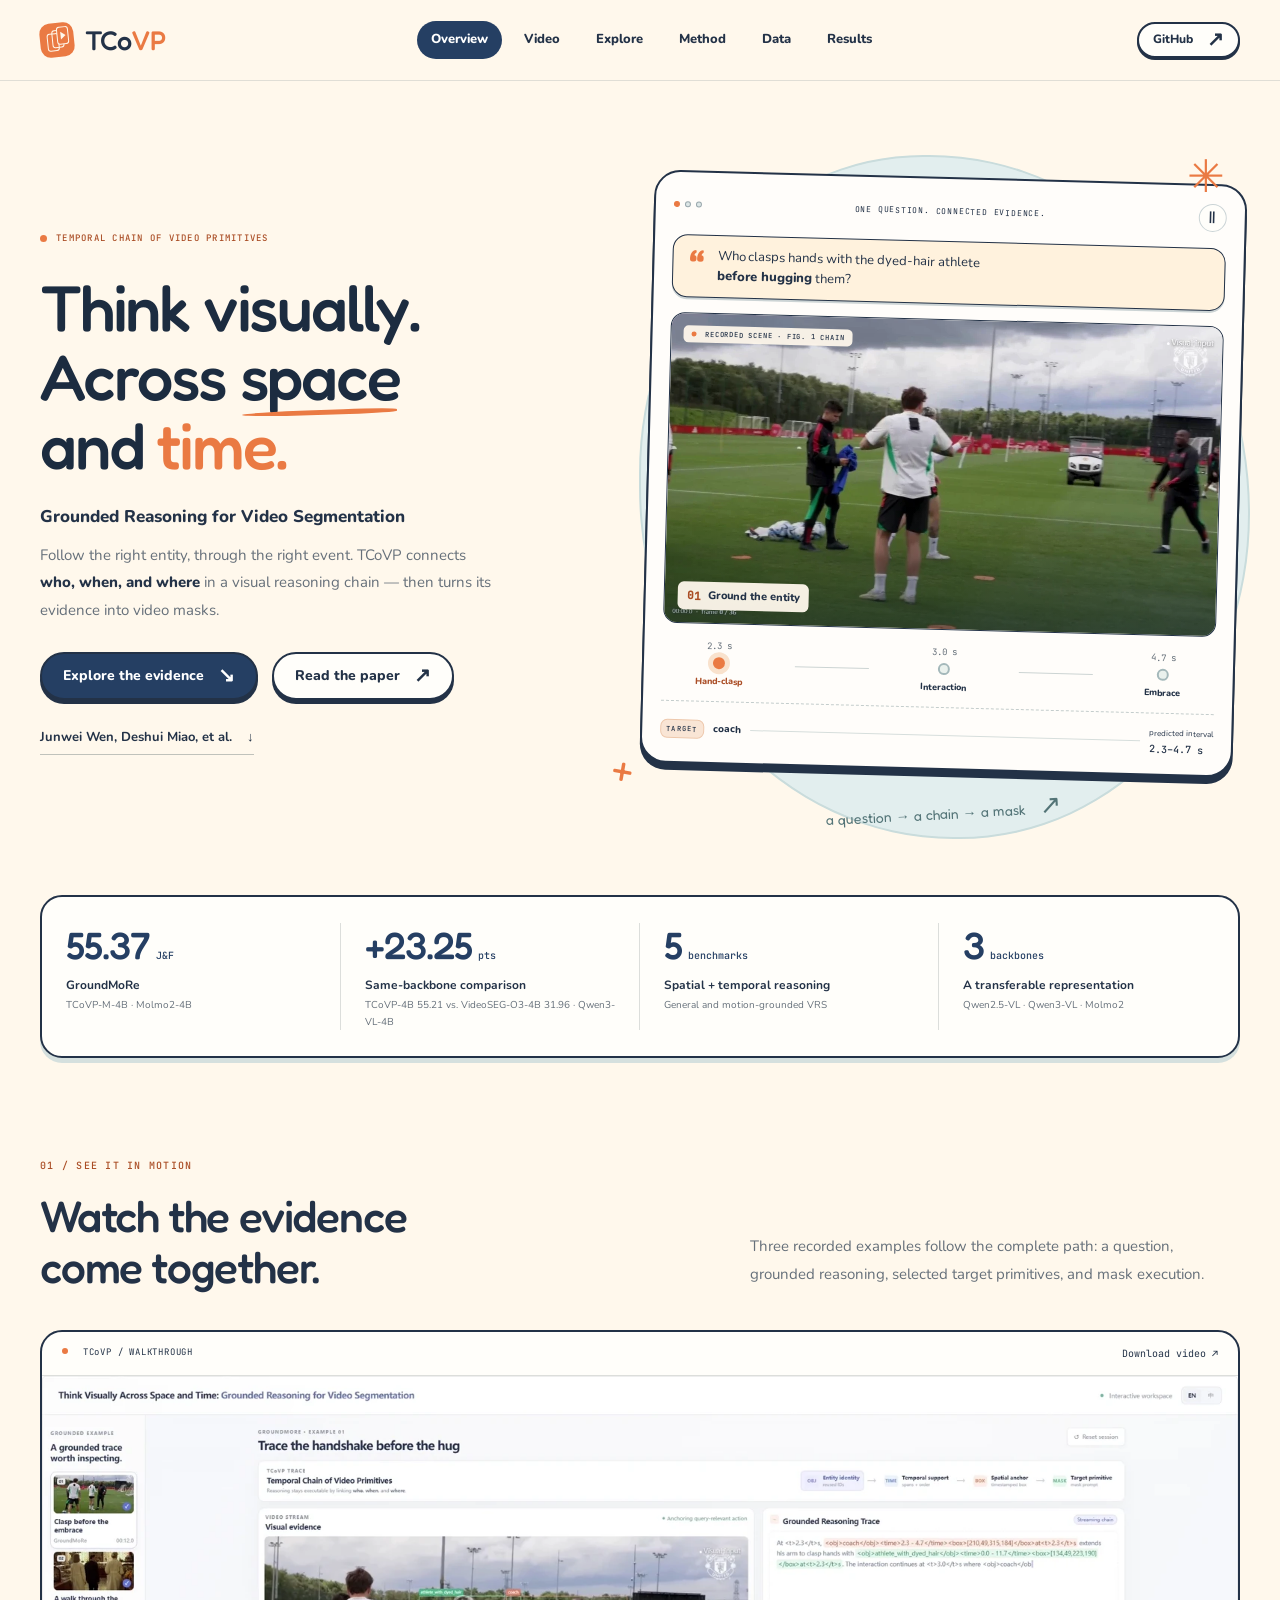
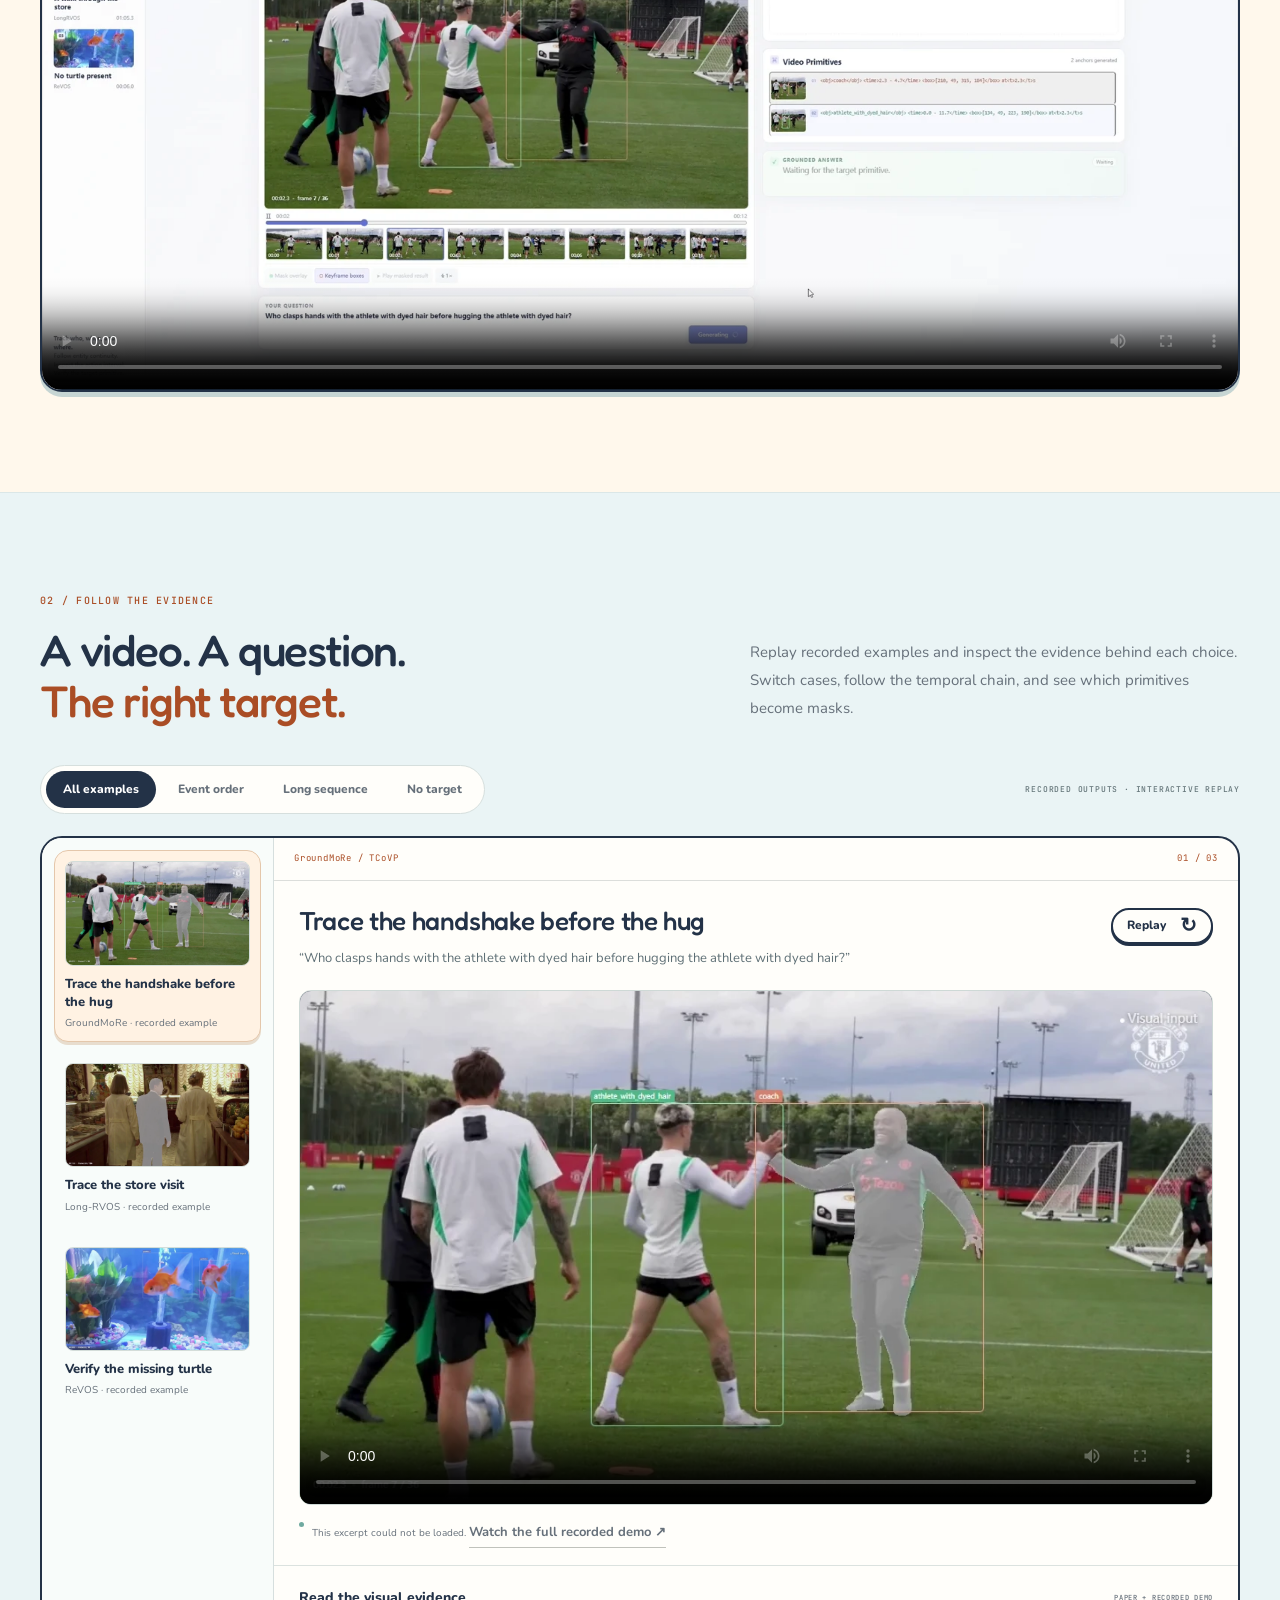
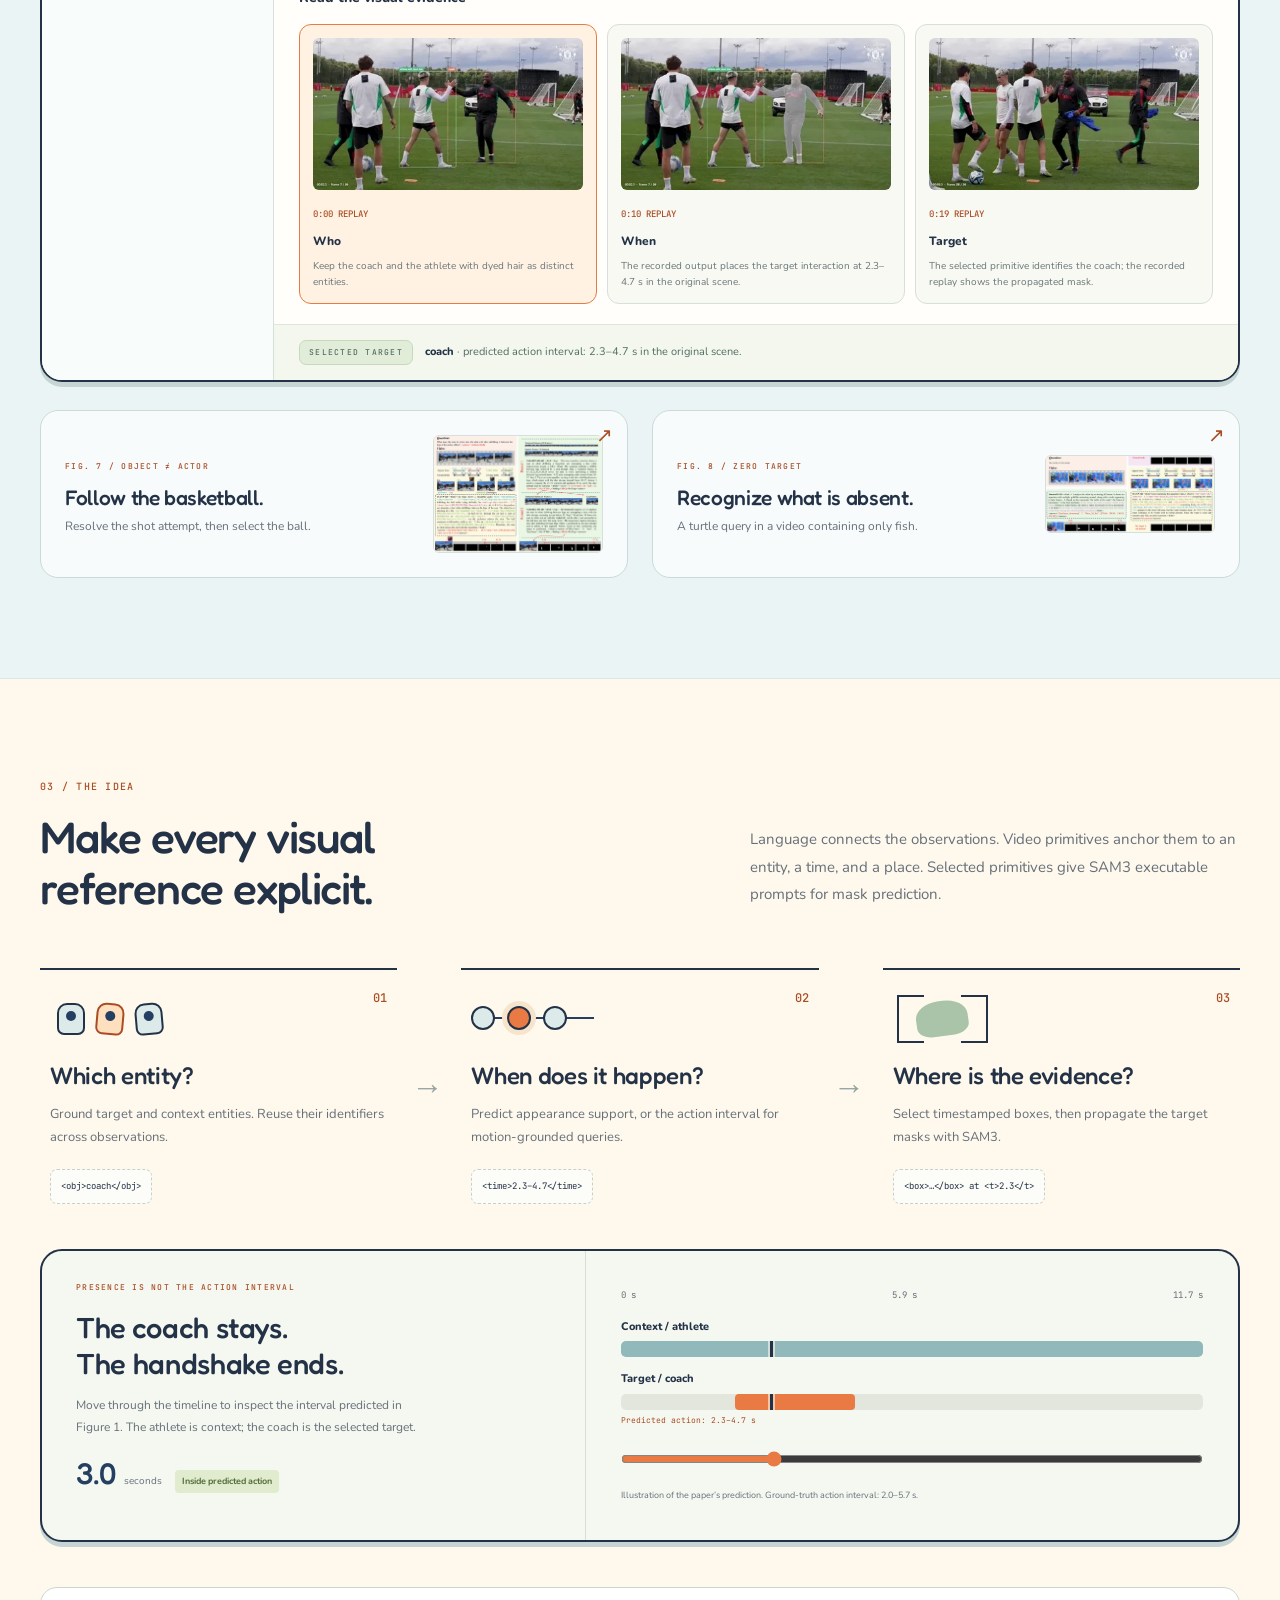
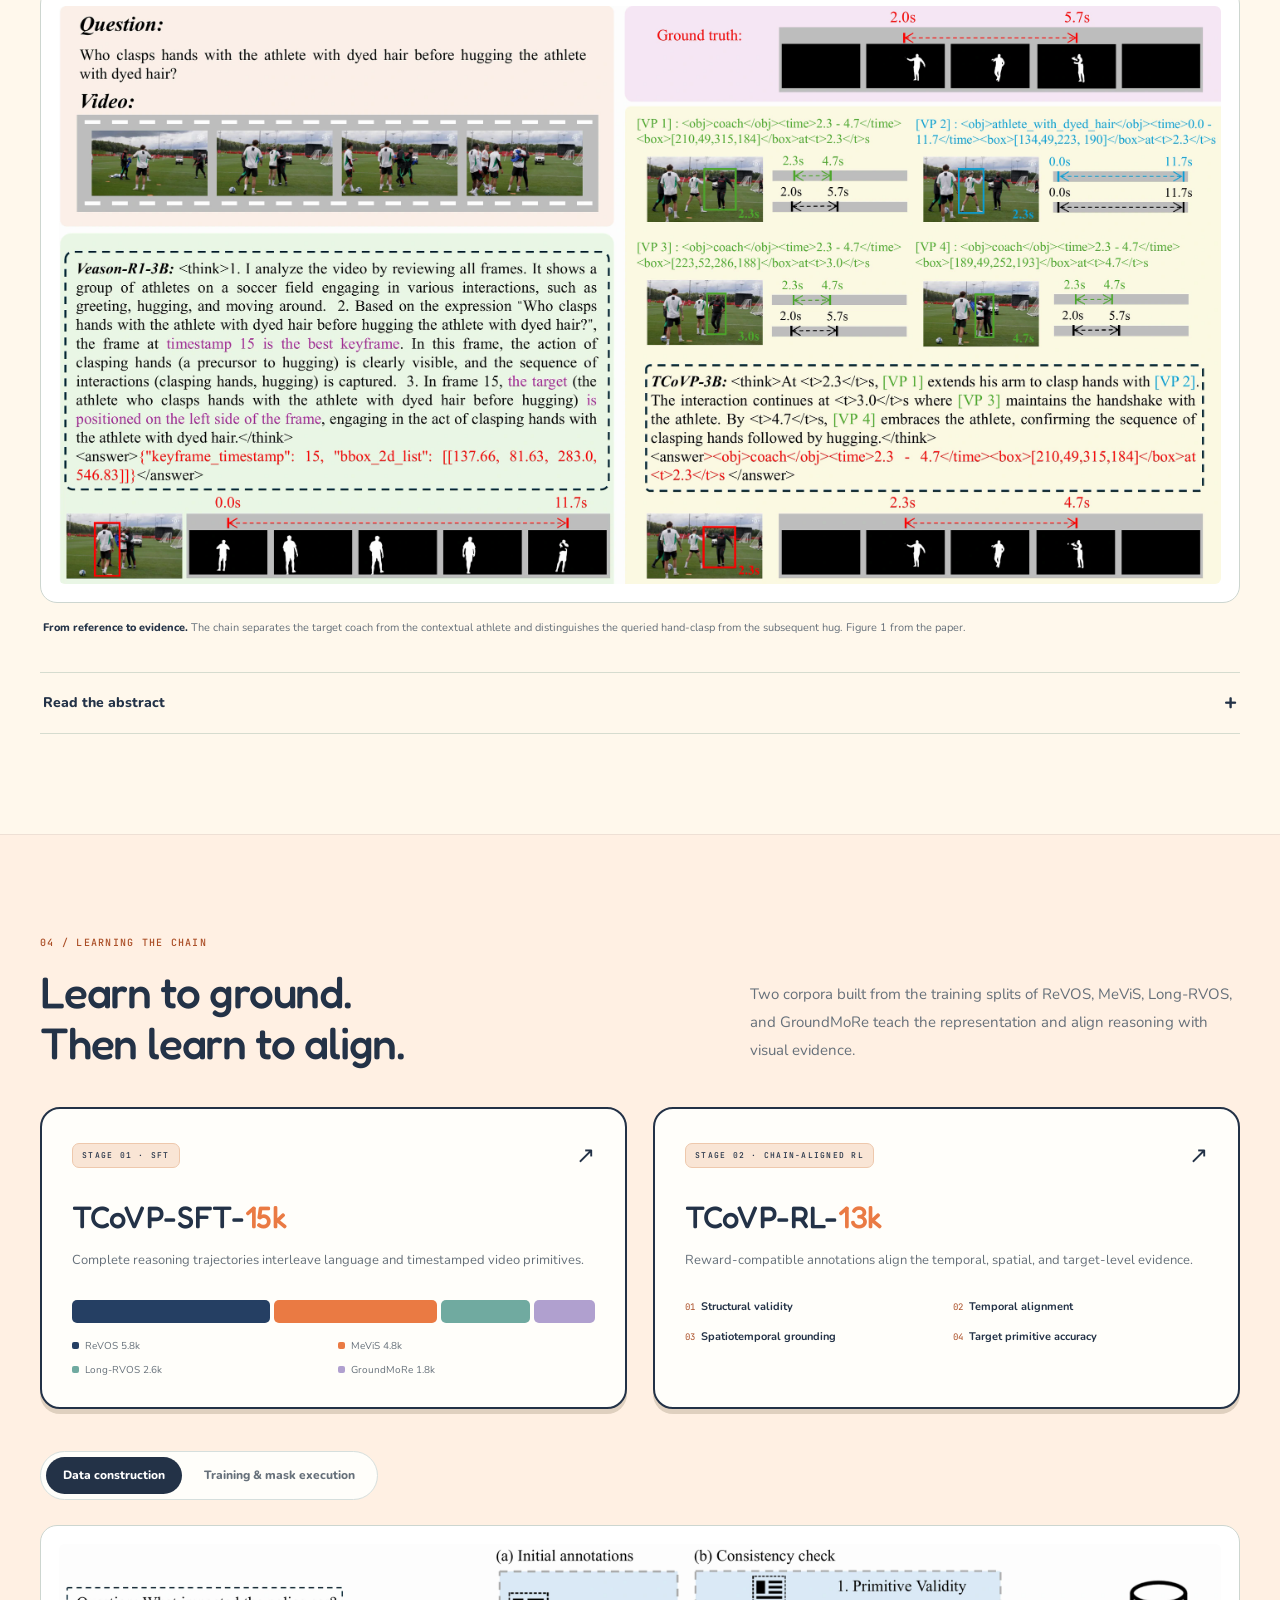
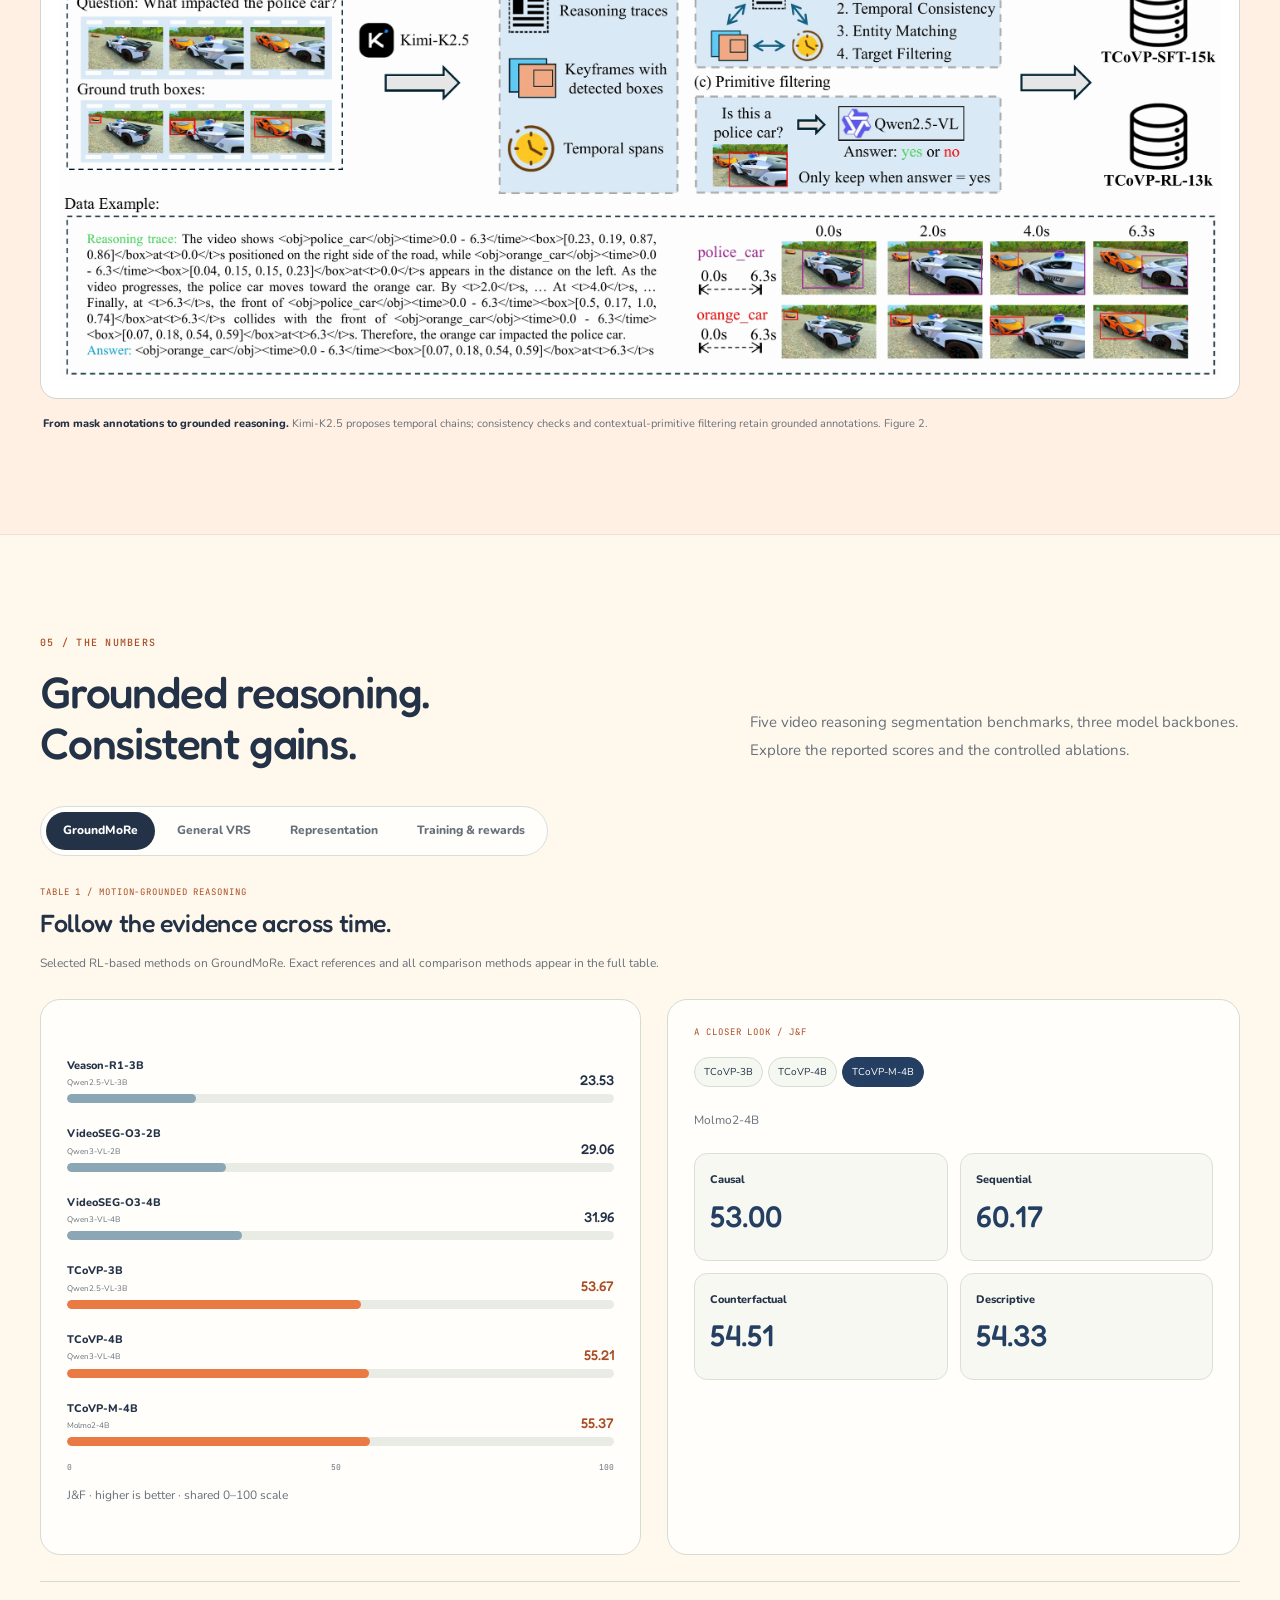
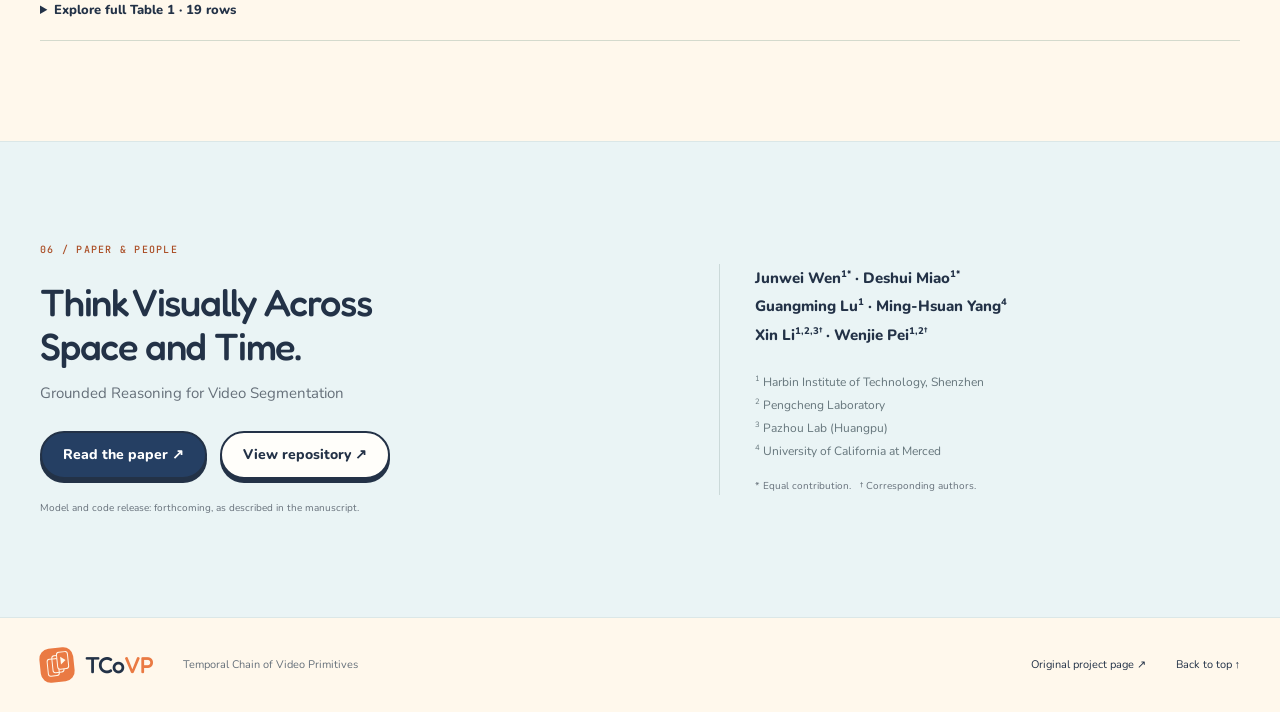
==== docs/next/index.html @ d6b5ee52 "Add dynamic TCoVP showcase alongside original project page" ====
<!doctype html>
<html lang="en">
<head>
  <meta charset="utf-8">
  <meta name="viewport" content="width=device-width,initial-scale=1">
  <meta name="theme-color" content="#fff8ec">
  <meta name="description" content="TCoVP: Think Visually Across Space and Time. Explore grounded reasoning, timestamped video primitives, and video segmentation through recorded examples.">
  <meta property="og:title" content="TCoVP — Think Visually Across Space and Time">
  <meta property="og:description" content="Grounded Reasoning for Video Segmentation. Which entity, when, and where — connected in one temporal chain.">
  <meta property="og:type" content="website">
  <title>TCoVP — Think Visually Across Space and Time</title>
  <link rel="icon" href="assets/favicon.svg" type="image/svg+xml">
  <link rel="stylesheet" href="assets/fonts/fonts.css">
  <link rel="stylesheet" href="style.css">
  <script src="app.js" defer></script>
  <script src="results.js" defer></script>
</head>
<body>
  <a class="skip-link" href="#main">Skip to content</a>
  <header class="site-header">
    <nav class="nav-shell" aria-label="Main navigation">
      <a class="brand" href="#overview" aria-label="TCoVP home"><span class="brand-mark" aria-hidden="true"><i></i><i></i><i></i></span>TCo<span>VP</span></a>
      <button class="menu-toggle" aria-label="Open navigation" aria-expanded="false" aria-controls="nav-links"><span></span><span></span></button>
      <div class="nav-links" id="nav-links"><a href="#overview" aria-current="location">Overview</a><a href="#video">Video</a><a href="#samples">Explore</a><a href="#method">Method</a><a href="#data">Data</a><a href="#results">Results</a></div>
      <a class="pill small nav-code" href="https://github.com/Victor-wjw/TCoVP" target="_blank" rel="noopener noreferrer">GitHub <span aria-hidden="true">↗</span></a>
    </nav>
    <div class="reading-progress" aria-hidden="true"></div>
  </header>
  <main id="main">
    <section class="hero shell" id="overview">
      <div class="hero-copy">
        <p class="eyebrow"><span class="status-dot" aria-hidden="true"></span> TEMPORAL CHAIN OF VIDEO PRIMITIVES</p>
        <h1>Think visually.<br>Across <span class="word-space">space</span><br>and <span class="word-time">time.</span></h1>
        <p class="hero-subtitle">Grounded Reasoning for Video Segmentation</p>
        <p class="hero-description">Follow the right entity, through the right event. TCoVP connects <strong>who, when, and where</strong> in a visual reasoning chain — then turns its evidence into video masks.</p>
        <div class="hero-actions"><a class="pill primary" href="#samples">Explore the evidence <span aria-hidden="true">↘</span></a><a class="pill" href="assets/TCoVP_arXiv.pdf" target="_blank" rel="noopener">Read the paper <span aria-hidden="true">↗</span></a></div>
        <a class="text-link" href="#authors">Junwei Wen, Deshui Miao, et al. <span aria-hidden="true">↓</span></a>
      </div>
      <div class="hero-art" aria-label="Animated illustration of a temporal video primitive chain">
        <div class="art-orbit" aria-hidden="true"></div><span class="spark spark-one" aria-hidden="true">✳</span><span class="spark spark-two" aria-hidden="true">+</span>
        <div class="hero-window">
          <div class="window-top"><span><i></i><i></i><i></i></span><span>ONE QUESTION. CONNECTED EVIDENCE.</span><button id="hero-motion" class="icon-button" aria-label="Pause illustration" title="Pause illustration">Ⅱ</button></div>
          <div class="hero-query"><span class="query-symbol" aria-hidden="true">“</span><p>Who clasps hands with the dyed-hair athlete<br><strong>before hugging</strong> them?</p></div>
          <div class="hero-scene">
            <video id="hero-scene-video" src="assets/demo-handshake.mp4" poster="assets/hero-01.webp" muted loop playsinline preload="metadata" aria-label="Recorded coach and athlete example; illustration of the Figure 1 chain"></video>

            <span class="scene-label"><i></i> RECORDED SCENE · FIG. 1 CHAIN</span>
            <div class="hero-step-badge"><span id="hero-step-number">01</span><span id="hero-step-label">Ground the entity</span></div>
          </div>
          <div class="chain-strip" aria-label="Chronological observations from Figure 1">
            <div class="chain-node is-active" data-hero-node="0"><span>2.3 s</span><i></i><strong>Hand-clasp</strong></div><span class="chain-connector" aria-hidden="true"></span>
            <div class="chain-node" data-hero-node="1"><span>3.0 s</span><i></i><strong>Interaction</strong></div><span class="chain-connector" aria-hidden="true"></span>
            <div class="chain-node" data-hero-node="2"><span>4.7 s</span><i></i><strong>Embrace</strong></div>
          </div>
          <div class="hero-answer"><span class="tag">TARGET</span><strong>coach</strong><span class="answer-line" aria-hidden="true"></span><span>predicted interval <b>2.3–4.7 s</b></span></div>
        </div>
        <div class="art-caption">a question → a chain → a mask <span aria-hidden="true">↗</span></div>
      </div>
    </section>

    <div class="shell stat-strip" aria-label="Paper at a glance">
      <div><strong>55.37<span> J&amp;F</span></strong><b>GroundMoRe</b><small>TCoVP-M-4B · Molmo2-4B</small></div>
      <div><strong>+23.25<span> pts</span></strong><b>Same-backbone comparison</b><small>TCoVP-4B 55.21 vs. VideoSEG-O3-4B 31.96 · Qwen3-VL-4B</small></div>
      <div><strong>5<span> benchmarks</span></strong><b>Spatial + temporal reasoning</b><small>General and motion-grounded VRS</small></div>
      <div><strong>3<span> backbones</span></strong><b>A transferable representation</b><small>Qwen2.5-VL · Qwen3-VL · Molmo2</small></div>
    </div>

    <section class="section shell" id="video">
      <div class="section-heading"><div><p class="eyebrow">01 / SEE IT IN MOTION</p><h2>Watch the evidence<br>come together.</h2></div><p>Three recorded examples follow the complete path: a question, grounded reasoning, selected target primitives, and mask execution.</p></div>
      <div class="overview-video framed"><div class="panel-bar"><span><i class="status-dot"></i> TCoVP / WALKTHROUGH</span><a href="../assets/video_demo_with_cover.mp4" download>Download video ↗</a></div><video id="overview-video" controls playsinline preload="metadata" poster="assets/demo-overview.webp" aria-label="TCoVP recorded demonstration"><source src="../assets/video_demo_with_cover.mp4" type="video/mp4">Your browser does not support embedded video. <a href="../assets/video_demo_with_cover.mp4">Download the demo.</a></video></div>
    </section>

    <section class="section tint-blue" id="samples">
      <div class="shell">
        <div class="section-heading"><div><p class="eyebrow">02 / FOLLOW THE EVIDENCE</p><h2>A video. A question.<br><span class="accent">The right target.</span></h2></div><p>Replay recorded examples and inspect the evidence behind each choice. Switch cases, follow the temporal chain, and see which primitives become masks.</p></div>
        <div class="sample-toolbar"><div class="segmented" aria-label="Filter examples"><button class="is-active" data-sample-filter="all" aria-pressed="true">All examples</button><button data-sample-filter="temporal" aria-pressed="false">Event order</button><button data-sample-filter="sequence" aria-pressed="false">Long sequence</button><button data-sample-filter="absent" aria-pressed="false">No target</button></div><span class="mono sample-note">RECORDED OUTPUTS · INTERACTIVE REPLAY</span></div>
        <div class="sample-explorer framed">
          <div class="sample-list" id="sample-list" aria-label="Choose a recorded example"></div>
          <article class="sample-player" id="sample-player" aria-labelledby="sample-title">
            <div class="panel-bar"><span id="sample-dataset">GROUNDED VIDEO REASONING</span><span id="sample-index">01 / 03</span></div>
            <div class="sample-intro"><div><h3 id="sample-title">Trace the handshake before the hug</h3><p id="sample-query">Who clasps hands with the athlete with dyed hair before hugging the athlete with dyed hair?</p></div><button class="pill small" id="sample-replay">Replay <span aria-hidden="true">↻</span></button></div>
            <div class="sample-stage"><video id="sample-video" controls playsinline preload="metadata" aria-label="Selected recorded example"></video><div class="sample-empty" hidden><span>∅</span><p>No matching target.<br><strong>An empty mask is an answer, too.</strong></p></div></div>
            <div class="sample-caption"><span class="live-dot" aria-hidden="true"></span><p id="sample-caption">Replay of a recorded example; no live model inference.</p></div>
            <div class="evidence-panel"><div class="evidence-heading"><h4>Read the visual evidence</h4><span class="mono" id="evidence-source">PAPER + RECORDED DEMO</span></div><div id="evidence-steps" class="evidence-steps"></div></div>
            <div class="sample-conclusion" id="sample-conclusion"></div>
          </article>
        </div>
        <noscript><p>Interactive samples require JavaScript. The full recorded demonstration above and all paper figures below remain available.</p></noscript>
        <div class="paper-examples"><a class="example-link" href="../assets/example-basketball.png" data-lightbox><div><span class="mono">FIG. 7 / OBJECT ≠ ACTOR</span><h3>Follow the basketball.</h3><p>Resolve the shot attempt, then select the ball.</p></div><img src="../assets/example-basketball.png" alt="Paper Figure 7: target basketball and predicted shot interval" loading="lazy"><span class="open-icon" aria-hidden="true">↗</span></a><a class="example-link" href="../assets/example-zero-target.png" data-lightbox><div><span class="mono">FIG. 8 / ZERO TARGET</span><h3>Recognize what is absent.</h3><p>A turtle query in a video containing only fish.</p></div><img src="../assets/example-zero-target.png" alt="Paper Figure 8: no turtle is present; TCoVP returns an empty target set" loading="lazy"><span class="open-icon" aria-hidden="true">↗</span></a></div>
      </div>
    </section>

    <section class="section shell" id="method">
      <div class="section-heading"><div><p class="eyebrow">03 / THE IDEA</p><h2>Make every visual<br>reference explicit.</h2></div><p>Language connects the observations. Video primitives anchor them to an entity, a time, and a place. Selected primitives give SAM3 executable prompts for mask prediction.</p></div>
      <div class="method-rail" aria-label="Three stages of the TCoVP method"><article><span class="step-number">01</span><div class="method-icon entity-icon" aria-hidden="true"><i></i><i></i><i></i></div><h3>Which entity?</h3><p>Ground target and context entities. Reuse their identifiers across observations.</p><span class="code-tag">&lt;obj&gt;coach&lt;/obj&gt;</span></article><span class="rail-arrow" aria-hidden="true">→</span><article><span class="step-number">02</span><div class="method-icon time-icon" aria-hidden="true"><i></i><i></i><i></i></div><h3>When does it happen?</h3><p>Predict appearance support, or the action interval for motion-grounded queries.</p><span class="code-tag">&lt;time&gt;2.3–4.7&lt;/time&gt;</span></article><span class="rail-arrow" aria-hidden="true">→</span><article><span class="step-number">03</span><div class="method-icon box-icon" aria-hidden="true"><i></i></div><h3>Where is the evidence?</h3><p>Select timestamped boxes, then propagate the target masks with SAM3.</p><span class="code-tag">&lt;box&gt;…&lt;/box&gt; at &lt;t&gt;2.3&lt;/t&gt;</span></article></div>
      <div class="interval-lab framed"><div class="interval-copy"><p class="eyebrow">PRESENCE IS NOT THE ACTION INTERVAL</p><h3>The coach stays.<br>The handshake ends.</h3><p>Move through the timeline to inspect the interval predicted in Figure 1. The athlete is context; the coach is the selected target.</p><div class="time-readout"><span id="interval-time">3.0</span><small>seconds</small><b id="interval-state">Inside predicted action</b></div></div><div class="interval-controls"><div class="time-axis"><span>0 s</span><span>5.9 s</span><span>11.7 s</span></div><div class="interval-track"><span>Context / athlete</span><div class="track full"><i></i></div></div><div class="interval-track"><span>Target / coach</span><div class="track"><i class="predicted-range"></i></div><small>Predicted action: 2.3–4.7 s</small></div><label for="interval-scrubber" class="sr-only">Inspect the predicted action interval in seconds</label><input id="interval-scrubber" type="range" min="0" max="11.7" step="0.1" value="3"><p class="interval-footnote">Illustration of the paper’s prediction. Ground-truth action interval: 2.0–5.7 s.</p></div></div>
      <figure class="paper-figure"><a class="figure-frame" href="../assets/reasoning.png" data-lightbox><img src="../assets/reasoning.png" alt="Figure 1: TCoVP grounds coach and athlete observations and identifies the hand-clasp interval before the hug" loading="lazy" width="2800" height="1391"><span class="expand-figure">Expand figure ↗</span></a><figcaption><strong>From reference to evidence.</strong> The chain separates the target coach from the contextual athlete and distinguishes the queried hand-clasp from the subsequent hug. Figure 1 from the paper.</figcaption></figure>
      <details class="abstract-details"><summary>Read the abstract <span aria-hidden="true">+</span></summary><div class="abstract-body"><p>Video Reasoning Segmentation (VRS) requires a model to identify an implicitly described target and predict its pixel-level mask trajectory, while resolving the spatial relations and temporal events that determine the answer. Text-only Chain-of-Thought (CoT) can explain a target choice without making the underlying visual references explicit, leaving a <strong>video reference gap</strong> between linguistic inference and the evidence distributed across frames.</p><p>We introduce <strong>Temporal Chain of Video Primitives (TCoVP)</strong>, a spatiotemporally grounded form of Video CoT that organizes query-relevant observations into a chronological reasoning chain. Each primitive associates an entity reference with temporal support and timestamped spatial evidence, and the chain interleaves these references with language to guide reasoning about which entity is relevant, when the queried event holds, and where its evidence appears. The selected target primitives then provide box prompts and temporal support for video mask prediction.</p><p>We construct <strong>TCoVP-SFT-15k</strong> and <strong>TCoVP-RL-13k</strong> to learn this representation through supervised fine-tuning and chain-aligned reinforcement learning. Extensive experiments across five VRS benchmarks and three model backbones demonstrate the strong performance of TCoVP, highlighting the effectiveness of organizing spatial and temporal evidence within the reasoning process. All models and code will be publicly released.</p></div></details>
    </section>

    <section class="section tint-peach" id="data"><div class="shell"><div class="section-heading"><div><p class="eyebrow">04 / LEARNING THE CHAIN</p><h2>Learn to ground.<br>Then learn to align.</h2></div><p>Two corpora built from the training splits of ReVOS, MeViS, Long-RVOS, and GroundMoRe teach the representation and align reasoning with visual evidence.</p></div>
      <div class="training-cards"><article class="training-card"><div class="training-top"><span class="tag">STAGE 01 · SFT</span><span aria-hidden="true">↗</span></div><h3>TCoVP-SFT-<span>15k</span></h3><p>Complete reasoning trajectories interleave language and timestamped video primitives.</p><div class="corpus-bar" aria-label="Approximate SFT composition: ReVOS 5.8k, MeViS 4.8k, Long-RVOS 2.6k, GroundMoRe 1.8k"><i style="--portion:38.67%;--color:var(--navy)"></i><i style="--portion:32%;--color:var(--orange)"></i><i style="--portion:17.33%;--color:var(--teal)"></i><i style="--portion:12%;--color:var(--violet)"></i></div><div class="corpus-legend"><span><i class="navy"></i>ReVOS 5.8k</span><span><i class="orange"></i>MeViS 4.8k</span><span><i class="teal"></i>Long-RVOS 2.6k</span><span><i class="violet"></i>GroundMoRe 1.8k</span></div></article><article class="training-card"><div class="training-top"><span class="tag">STAGE 02 · CHAIN-ALIGNED RL</span><span aria-hidden="true">↗</span></div><h3>TCoVP-RL-<span>13k</span></h3><p>Reward-compatible annotations align the temporal, spatial, and target-level evidence.</p><div class="reward-list"><span><i>01</i>Structural validity</span><span><i>02</i>Temporal alignment</span><span><i>03</i>Spatiotemporal grounding</span><span><i>04</i>Target primitive accuracy</span></div></article></div>
      <div class="data-tabs segmented" role="tablist" aria-label="Training figures"><button role="tab" id="data-tab-construction" aria-controls="data-panel-construction" aria-selected="true" class="is-active" data-figure-tab="construction">Data construction</button><button role="tab" id="data-tab-training" aria-controls="data-panel-training" aria-selected="false" tabindex="-1" data-figure-tab="training">Training &amp; mask execution</button></div>
      <figure class="paper-figure" id="data-panel-construction" role="tabpanel" aria-labelledby="data-tab-construction"><a class="figure-frame" href="../assets/data-pipeline.png" data-lightbox><img src="../assets/data-pipeline.png" alt="Figure 2: Kimi-K2.5 temporal chain annotation, consistency checks, and Qwen2.5-VL filtering" loading="lazy"><span class="expand-figure">Expand figure ↗</span></a><figcaption><strong>From mask annotations to grounded reasoning.</strong> Kimi-K2.5 proposes temporal chains; consistency checks and contextual-primitive filtering retain grounded annotations. Figure 2.</figcaption></figure>
      <figure class="paper-figure" id="data-panel-training" role="tabpanel" aria-labelledby="data-tab-training" hidden><a class="figure-frame" href="../assets/training.png" data-lightbox><img src="../assets/training.png" alt="Figure 3: supervised initialization, four aligned rewards, group-normalized advantages, and SAM3 mask execution" loading="lazy"><span class="expand-figure">Expand figure ↗</span></a><figcaption><strong>Chain-aligned training.</strong> Candidate chains receive four rewards; selected target primitives provide timestamped box prompts and temporal support to SAM3. Figure 3.</figcaption></figure>
    </div></section>

    <section class="section shell" id="results"><div class="section-heading"><div><p class="eyebrow">05 / THE NUMBERS</p><h2>Grounded reasoning.<br>Consistent gains.</h2></div><p>Five video reasoning segmentation benchmarks, three model backbones. Explore the reported scores and the controlled ablations.</p></div><div class="segmented result-tabs" role="tablist" aria-label="Benchmark results"><button class="is-active" data-result-tab="groundmore">GroundMoRe</button><button data-result-tab="general">General VRS</button><button data-result-tab="representation">Representation</button><button data-result-tab="training">Training &amp; rewards</button></div><div id="results-content"><p>Loading the paper’s reported scores…</p></div><noscript><p><a href="../#results">View the complete result tables on the original project page.</a></p></noscript></section>

    <section class="section tint-blue" id="authors"><div class="shell closing-grid"><div><p class="eyebrow">06 / PAPER &amp; PEOPLE</p><h2>Think Visually Across<br>Space and Time.</h2><p class="closing-subtitle">Grounded Reasoning for Video Segmentation</p><div class="closing-actions"><a class="pill primary" href="assets/TCoVP_arXiv.pdf" target="_blank" rel="noopener">Read the paper ↗</a><a class="pill" href="https://github.com/Victor-wjw/TCoVP" target="_blank" rel="noopener noreferrer">View repository ↗</a></div><p class="release-note">Model and code release: forthcoming, as described in the manuscript.</p></div><div class="authors-block"><p class="author-names">Junwei Wen<sup>1*</sup> · Deshui Miao<sup>1*</sup><br>Guangming Lu<sup>1</sup> · Ming-Hsuan Yang<sup>4</sup><br>Xin Li<sup>1,2,3†</sup> · Wenjie Pei<sup>1,2†</sup></p><p><sup>1</sup> Harbin Institute of Technology, Shenzhen<br><sup>2</sup> Pengcheng Laboratory<br><sup>3</sup> Pazhou Lab (Huangpu)<br><sup>4</sup> University of California at Merced</p><p class="author-notes">* Equal contribution. &nbsp; † Corresponding authors.</p></div></div></section>
  </main>
  <footer class="shell footer"><a class="brand" href="#overview"><span class="brand-mark" aria-hidden="true"><i></i><i></i><i></i></span>TCo<span>VP</span></a><p>Temporal Chain of Video Primitives</p><a href="../">Original project page ↗</a><a href="#overview">Back to top ↑</a></footer>
  <dialog class="lightbox" id="figure-dialog" aria-label="Expanded paper figure"><div class="lightbox-toolbar"><span>FIGURE VIEW</span><a id="figure-original" href="#" target="_blank" rel="noopener">Open original ↗</a><button id="figure-close" class="icon-button" aria-label="Close expanded figure">×</button></div><img id="figure-expanded" alt=""></dialog>
</body>
</html>
---- docs/next/assets/fonts/fonts.css ----
@font-face {
  font-family: 'Fredoka';
  font-style: normal;
  font-weight: 400;
  font-stretch: normal;
  font-display: swap;
  src: url(./fredoka-400.ttf) format('truetype');
}
@font-face {
  font-family: 'Fredoka';
  font-style: normal;
  font-weight: 500;
  font-stretch: normal;
  font-display: swap;
  src: url(./fredoka-500.ttf) format('truetype');
}
@font-face {
  font-family: 'Fredoka';
  font-style: normal;
  font-weight: 600;
  font-stretch: normal;
  font-display: swap;
  src: url(./fredoka-600.ttf) format('truetype');
}
@font-face {
  font-family: 'JetBrains Mono';
  font-style: normal;
  font-weight: 400;
  font-display: swap;
  src: url(./jetbrains-mono-400.ttf) format('truetype');
}
@font-face {
  font-family: 'JetBrains Mono';
  font-style: normal;
  font-weight: 500;
  font-display: swap;
  src: url(./jetbrains-mono-500.ttf) format('truetype');
}
@font-face {
  font-family: 'Nunito';
  font-style: normal;
  font-weight: 400;
  font-display: swap;
  src: url(./nunito-400.ttf) format('truetype');
}
@font-face {
  font-family: 'Nunito';
  font-style: normal;
  font-weight: 500;
  font-display: swap;
  src: url(./nunito-500.ttf) format('truetype');
}
@font-face {
  font-family: 'Nunito';
  font-style: normal;
  font-weight: 600;
  font-display: swap;
  src: url(./nunito-600.ttf) format('truetype');
}
@font-face {
  font-family: 'Nunito';
  font-style: normal;
  font-weight: 700;
  font-display: swap;
  src: url(./nunito-700.ttf) format('truetype');
}
@font-face {
  font-family: 'Nunito';
  font-style: normal;
  font-weight: 800;
  font-display: swap;
  src: url(./nunito-800.ttf) format('truetype');
}
---- docs/next/style.css ----
:root {
  --paper:#fff8ec;
  --white:#fffefa;
  --ink:#233247;
  --navy:#253f63;
  --muted:#66707a;
  --orange:#ea7a43;
  --orange-deep:#aa4d25;
  --blue-wash:#eaf4f5;
  --peach:#fff0e3;
  --teal:#70aaa0;
  --violet:#b0a0cf;
  --line:#dcdedb;
  --shadow:0 5px 0 var(--ink);
  --radius:22px;
  --mono:'JetBrains Mono',monospace;
  --display:'Fredoka',Arial,sans-serif;
  --body:'Nunito',Arial,sans-serif
}

* {
  box-sizing:border-box
}

html {
  scroll-behavior:smooth;
  scroll-padding-top:106px
}

body {
  margin:0;
  background:var(--paper);
  color:var(--ink);
  font:16px/1.65 var(--body);
  -webkit-font-smoothing:antialiased
}

body.modal-open {
  overflow:hidden
}

a {
  color:inherit;
  text-decoration:none
}

button,input {
  font:inherit
}

button,a,input {
  touch-action:manipulation;
  -webkit-tap-highlight-color:transparent
}

button {
  cursor:pointer
}

img {
  max-width:100%;
  height:auto;
  display:block
}

video {
  display:block;
  width:100%;
  background:#152232
}

p,h1,h2,h3,h4,figure {
  margin:0
}

button {
  color:inherit
}

a:focus-visible,button:focus-visible,input:focus-visible,summary:focus-visible {
  outline:3px solid var(--orange);
  outline-offset:5px
}

button:disabled {
  cursor:default
}

button:disabled:hover {
  transform:none
}

sup {
  font-size:.64em;
  line-height:0
}

strong {
  font-weight:800
}

::selection {
  background:#ffd6aa;
  color:var(--ink)
}

[hidden] {
  display:none!important
}

.shell {
  width:min(1240px,calc(100% - 80px));
  margin-inline:auto
}

.section {
  padding-block:100px
}

.eyebrow,.mono,.tag {
  font:500 10px/1.65 var(--mono);
  letter-spacing:1.25px
}

.eyebrow {
  color:var(--orange-deep);
  margin-bottom:22px
}

.tag {
  background:#f9e5d5;
  border:1px solid #eec8ac;
  border-radius:7px;
  padding:5px 9px;
  white-space:nowrap
}

.tint-blue {
  background:var(--blue-wash);
  border-block:1px solid #dbe7e7
}

.tint-peach {
  background:var(--peach);
  border-block:1px solid #eee0d5
}

.accent {
  color:var(--orange-deep)
}

.sr-only {
  position:absolute;
  width:1px;
  height:1px;
  overflow:hidden;
  clip:rect(0,0,0,0);
  white-space:nowrap
}

.skip-link {
  position:fixed;
  top:-100px;
  left:20px;
  z-index:100;
  background:var(--navy);
  color:white;
  padding:12px 20px;
  border-radius:12px
}

.skip-link:focus {
  top:10px
}

.site-header {
  position:sticky;
  top:0;
  z-index:30;
  background:#fff8ecf2;
  border-bottom:1px solid #e0ded6;
  backdrop-filter:blur(18px)
}

.nav-shell {
  height:80px;
  max-width:1440px;
  margin:auto;
  display:flex;
  align-items:center;
  justify-content:space-between;
  gap:32px;
  padding-inline:40px
}

.brand {
  display:inline-flex;
  gap:8px;
  align-items:center;
  font:500 27px/1 var(--display);
  letter-spacing:-1px;
  white-space:nowrap
}

.brand>span:last-child {
  color:var(--orange);
  margin-left:-8px
}

.brand-mark {
  position:relative;
  width:34px;
  height:34px;
  background:var(--orange);
  border-radius:10px;
  display:block;
  margin-right:3px;
  transform:rotate(-6deg)
}

.brand-mark i {
  position:absolute;
  width:12px;
  height:18px;
  border:1.5px solid var(--paper);
  border-radius:3px;
  top:10px;
  left:7px
}

.brand-mark i:nth-child(2) {
  top:7px;
  left:12px
}

.brand-mark i:nth-child(3) {
  top:4px;
  left:17px;
  background:var(--orange)
}

.brand-mark i:nth-child(3):after {
  content:'';
  position:absolute;
  left:3px;
  top:4px;
  border-left:5px solid var(--paper);
  border-top:4px solid transparent;
  border-bottom:4px solid transparent
}

.nav-links {
  display:flex;
  align-items:center;
  gap:8px
}

.nav-links a {
  font-weight:800;
  font-size:13px;
  padding:8px 14px;
  border-radius:30px;
  transition:color .2s,background .2s
}

.nav-links a:hover {
  background:#e8edeb
}

.nav-links a[aria-current] {
  background:var(--navy);
  color:white
}

.reading-progress {
  position:absolute;
  bottom:-1px;
  left:0;
  height:2px;
  background:var(--orange);
  width:0
}

.menu-toggle {
  display:none
}

.pill {
  display:inline-flex;
  align-items:center;
  justify-content:center;
  gap:14px;
  border:2px solid var(--ink);
  border-radius:999px;
  background:var(--white);
  box-shadow:0 4px 0 var(--ink);
  padding:12px 21px;
  font-size:14px;
  font-weight:800;
  white-space:nowrap;
  line-height:1.45;
  transition:transform .2s,box-shadow .2s,background .2s
}

.pill:hover {
  transform:translateY(-3px);
  box-shadow:0 7px 0 var(--ink);
  background:#fff0dc
}

.pill:active {
  transform:translateY(3px);
  box-shadow:0 1px 0 var(--ink)
}

.pill.primary {
  background:var(--navy);
  color:white
}

.pill.primary:hover {
  background:#35577e
}

.pill.small {
  padding:6px 14px;
  font-size:12px;
  box-shadow:0 2px 0 var(--ink)
}

.pill span {
  font-size:20px;
  line-height:1
}

.text-link {
  font-size:13px;
  font-weight:700;
  display:inline-flex;
  gap:15px;
  border-bottom:1px solid #c0c2bb;
  padding-block:5px
}

.text-link:hover {
  color:var(--orange-deep);
  border-color:var(--orange)
}

.status-dot {
  display:inline-block;
  width:7px;
  height:7px;
  background:var(--orange);
  border-radius:50%;
  margin-right:9px;
  vertical-align:1px
}

.hero {
  min-height:700px;
  display:grid;
  grid-template-columns:1fr 1.06fr;
  gap:48px;
  align-items:center;
  padding-block:80px 70px
}

.hero .eyebrow {
  font-size:9px;
  letter-spacing:1.25px;
  margin-bottom:27px;
  display:flex;
  align-items:center
}

.hero h1 {
  font:500 clamp(48px,5.05vw,70px)/1.07 var(--display);
  letter-spacing:-2.2px;
  color:#1c2c40
}

.word-space {
  position:relative
}

.word-space:after {
  content:'';
  height:5px;
  background:var(--orange);
  position:absolute;
  bottom:0;
  left:2px;
  width:97%;
  border-radius:60% 45% 40% 70%;
  transform:rotate(-2deg)
}

.word-time {
  color:var(--orange)
}

.hero-subtitle {
  font-size:17px;
  font-weight:800;
  margin-top:22px
}

.hero-description {
  max-width:460px;
  font-size:15px;
  line-height:1.85;
  color:var(--muted);
  margin-top:11px
}

.hero-description strong {
  color:var(--ink)
}

.hero-actions {
  display:flex;
  flex-wrap:wrap;
  gap:14px;
  margin:27px 0 22px
}

.hero-art {
  position:relative;
  isolation:isolate;
  margin-top:16px
}

.art-orbit {
  position:absolute;
  inset:-30px -18px -22px 5px;
  border-radius:47% 53% 48% 52%;
  background:#e2eeee;
  border:2px solid #c9dcdc;
  z-index:-2;
  transform:rotate(-11deg)
}

.hero-window {
  position:relative;
  background:#fffdfa;
  border:2px solid var(--ink);
  border-radius:26px;
  box-shadow:0 7px 0 var(--ink);
  padding:18px;
  transform:rotate(1.5deg);
  animation:float-window 9s ease-in-out infinite
}

.window-top {
  display:flex;
  justify-content:space-between;
  align-items:center;
  margin-bottom:16px;
  gap:10px;
  font:400 8px var(--mono);
  letter-spacing:.8px
}

.window-top>span:first-child {
  display:flex;
  gap:5px
}

.window-top i {
  width:6px;
  height:6px;
  border:1px solid #9aa8ad;
  border-radius:50%;
  background:#dde7e7
}

.window-top i:first-child {
  background:var(--orange);
  border-color:var(--orange)
}

.icon-button {
  width:28px;
  height:28px;
  display:grid;
  place-items:center;
  border:1px solid #cbd4d6;
  border-radius:50%;
  background:var(--white);
  font-size:16px;
  line-height:1
}

.icon-button:hover {
  background:#f2ded1
}

.hero-query {
  display:flex;
  align-items:center;
  gap:12px;
  border:1.5px solid var(--ink);
  border-radius:15px;
  padding:11px 15px;
  background:#fff2dd;
  box-shadow:0 2px 0 #ccd4d5;
  margin-bottom:15px
}

.hero-query p {
  font-size:13px;
  line-height:1.5
}

.query-symbol {
  font:500 48px/.6 var(--display);
  color:var(--orange)
}

.hero-scene {
  position:relative;
  aspect-ratio:16/9;
  border:1.5px solid var(--ink);
  border-radius:14px;
  overflow:hidden;
  background:#e2e7e2
}

.hero-scene>img {
  width:100%;
  height:100%;
  object-fit:cover
}

.hero-scene:after {
  content:'';
  position:absolute;
  inset:0;
  background:linear-gradient(transparent 60%,#13233280);
  pointer-events:none
}

.scene-label {
  position:absolute;
  top:12px;
  left:12px;
  background:#fff8ecef;
  padding:4px 8px;
  border-radius:5px;
  font:500 7px var(--mono);
  letter-spacing:.8px
}

.scene-label i {
  display:inline-block;
  background:var(--orange);
  width:5px;
  height:5px;
  border-radius:50%;
  margin-right:4px
}

.scene-corner {
  position:absolute;
  width:22px;
  height:22px;
  z-index:2;
  border-color:var(--orange);
  border-style:solid
}

.corner-tl {
  top:13%;
  left:47%;
  border-width:2px 0 0 2px
}

.corner-br {
  bottom:16%;
  right:28%;
  border-width:0 2px 2px 0
}

.hero-step-badge {
  position:absolute;
  bottom:13px;
  left:13px;
  display:flex;
  gap:7px;
  align-items:center;
  background:#fff8ecf2;
  padding:5px 9px;
  border-radius:6px;
  font-size:11px;
  font-weight:800;
  z-index:2
}

.hero-step-badge>span:first-child {
  color:var(--orange-deep);
  font-family:var(--mono)
}

.chain-strip {
  display:flex;
  align-items:center;
  justify-content:space-around;
  padding:16px 10px 12px;
  gap:5px
}

.chain-node {
  display:grid;
  justify-items:center;
  gap:5px;
  white-space:nowrap;
  font-size:9px
}

.chain-node>span {
  font:400 9px var(--mono);
  color:var(--muted)
}

.chain-node>i {
  height:12px;
  width:12px;
  border-radius:50%;
  border:2px solid #a4b8ba;
  background:#eaf1ed;
  transition:background .4s,box-shadow .4s
}

.chain-node.is-active>i {
  background:var(--orange);
  border-color:var(--orange);
  box-shadow:0 0 0 5px #f9e2cd
}

.chain-node.is-active>strong {
  color:var(--orange-deep)
}

.chain-connector {
  height:1px;
  background:#ccd4d3;
  flex:1;
  max-width:74px
}

.hero-answer {
  border-top:1px dashed #c4cdcc;
  padding-top:13px;
  display:flex;
  align-items:center;
  gap:9px;
  font-size:10px
}

.hero-answer .tag {
  font-size:7px;
  padding:3px 5px
}

.answer-line {
  flex:1;
  background:#d6dedc;
  height:1px
}

.hero-answer>span:last-child {
  font-size:8px
}

.hero-answer b {
  display:block;
  font:500 10px var(--mono);
  margin-top:3px
}

.art-caption {
  text-align:center;
  margin-top:24px;
  font:400 14px var(--display);
  color:#537477;
  transform:rotate(-3deg)
}

.art-caption span {
  font-size:26px;
  margin-left:10px
}

.spark {
  position:absolute;
  color:var(--orange);
  font-family:var(--display);
  font-weight:400;
  z-index:2
}

.spark-one {
  font-size:45px;
  top:-38px;
  right:15px;
  animation:spin-slow 30s linear infinite
}

.spark-two {
  font-size:40px;
  bottom:25px;
  left:-35px;
  transform:rotate(10deg)
}

.hero-art.is-paused * {
  animation-play-state:paused!important
}

.stat-strip {
  border:2px solid var(--ink);
  border-radius:var(--radius);
  box-shadow:0 5px 0 #d5e0de;
  background:var(--white);
  display:grid;
  grid-template-columns:repeat(4,1fr);
  padding:26px 0
}

.stat-strip>div {
  padding:0 24px;
  border-right:1px solid var(--line)
}

.stat-strip>div:last-child {
  border:0
}

.stat-strip strong {
  font:500 38px/1.2 var(--display);
  color:var(--navy);
  display:block;
  letter-spacing:-1px
}

.stat-strip strong span {
  font:500 10px var(--mono);
  letter-spacing:0
}

.stat-strip b {
  display:block;
  font-size:12px;
  line-height:1.4;
  margin-top:8px
}

.stat-strip small {
  font-size:10px;
  color:var(--muted);
  display:block;
  margin-top:4px
}

.section-heading {
  display:grid;
  grid-template-columns:1fr 1fr;
  gap:60px;
  align-items:end;
  margin-bottom:38px
}

.section-heading .eyebrow {
  margin-bottom:15px
}

h2 {
  font:500 clamp(34px,3.45vw,47px)/1.16 var(--display);
  letter-spacing:-1.2px
}

h3 {
  font:500 25px/1.25 var(--display);
  letter-spacing:-.35px
}

h4 {
  font-size:14px;
  font-weight:800
}

.section-heading>p {
  font-size:15px;
  color:var(--muted);
  line-height:1.85;
  max-width:490px;
  justify-self:end;
  margin-bottom:4px
}

.framed {
  border:2px solid var(--ink);
  border-radius:var(--radius);
  background:var(--white);
  overflow:hidden;
  box-shadow:0 5px 0 #c6d5d3
}

.panel-bar {
  display:flex;
  justify-content:space-between;
  gap:12px;
  padding:14px 20px;
  border-bottom:1px solid var(--line);
  font:400 9px/1.5 var(--mono);
  letter-spacing:.8px
}

.panel-bar a {
  letter-spacing:0;
  font-size:10px
}

.panel-bar a:hover {
  color:var(--orange-deep)
}

.overview-video video {
  aspect-ratio:2554/1310;
  object-fit:contain
}

.overview-video .status-dot {
  width:6px;
  height:6px
}

.sample-toolbar {
  display:flex;
  align-items:center;
  justify-content:space-between;
  gap:24px;
  margin-bottom:22px;
  flex-wrap:wrap
}

.segmented {
  display:flex;
  align-items:center;
  gap:5px;
  background:var(--white);
  border:1px solid #d6dfdd;
  border-radius:999px;
  padding:5px;
  width:fit-content;
  max-width:100%
}

.segmented button {
  border:0;
  padding:9px 17px;
  border-radius:999px;
  background:transparent;
  color:var(--muted);
  font-size:12px;
  font-weight:800;
  white-space:nowrap;
  transition:background .2s,color .2s
}

.segmented button:hover {
  background:#edf1eb;
  color:var(--ink)
}

.segmented button.is-active,.segmented button[aria-selected=true] {
  background:var(--ink);
  color:white
}

.sample-note {
  font-size:8px;
  color:#647579;
  letter-spacing:.8px
}

.sample-explorer {
  display:grid;
  grid-template-columns:232px minmax(0,1fr)
}

.sample-list {
  padding:12px;
  border-right:1px solid #d6dfde;
  background:#f8fcfa
}

.sample-card {
  display:block;
  width:100%;
  background:transparent;
  border:1px solid transparent;
  border-radius:14px;
  padding:10px;
  text-align:left;
  margin-bottom:10px;
  transition:background .2s,border .2s
}

.sample-card img {
  width:100%;
  aspect-ratio:16/9;
  object-fit:cover;
  border-radius:8px;
  border:1px solid #d4ddd9;
  margin-bottom:9px
}

.sample-card strong {
  font-size:13px;
  line-height:1.4;
  display:block
}

.sample-card small {
  font-size:10px;
  color:var(--muted);
  margin-top:4px;
  display:block
}

.sample-card.is-active {
  background:#fff2e3;
  border-color:#e4c7ab;
  box-shadow:0 3px 0 #e8ddce
}

.sample-card:hover {
  background:#f3efe6
}

.sample-player {
  min-width:0
}

.sample-player>.panel-bar {
  color:var(--orange-deep)
}

.sample-intro {
  padding:24px 25px 20px;
  display:flex;
  gap:20px;
  justify-content:space-between;
  align-items:flex-start
}

.sample-intro h3 {
  font-size:26px;
  margin-bottom:10px
}

.sample-intro p {
  font-size:13px;
  line-height:1.7;
  color:#5e6f75;
  max-width:640px
}

.sample-intro .pill {
  flex-shrink:0;
  margin-top:3px
}

.sample-stage {
  position:relative;
  margin:0 25px;
  border:1px solid #ced9d6;
  border-radius:12px;
  overflow:hidden;
  background:#e5ece8
}

.sample-stage video {
  aspect-ratio:16/9;
  object-fit:contain
}

.sample-empty {
  position:absolute;
  bottom:40px;
  right:15px;
  display:flex;
  gap:10px;
  align-items:center;
  background:#fff8ecf5;
  border:1px solid #f0cdb3;
  border-radius:13px;
  padding:12px 17px
}

.sample-empty>span {
  font:500 40px var(--display);
  color:var(--orange)
}

.sample-empty p {
  font-size:11px;
  line-height:1.5
}

.sample-caption {
  display:flex;
  align-items:flex-start;
  gap:8px;
  padding:12px 25px 17px
}

.sample-caption p {
  font-size:10px;
  color:var(--muted);
  line-height:1.6
}

.live-dot {
  width:5px;
  height:5px;
  background:var(--teal);
  border-radius:50%;
  margin-top:5px;
  flex-shrink:0
}

.evidence-panel {
  border-top:1px solid #dbe2df;
  padding:20px 25px
}

.evidence-heading {
  display:flex;
  align-items:center;
  justify-content:space-between;
  gap:12px;
  margin-bottom:15px
}

.evidence-heading>.mono {
  font-size:7px;
  color:var(--muted);
  letter-spacing:.7px
}

.evidence-steps {
  display:grid;
  grid-template-columns:repeat(3,1fr);
  gap:10px
}

.evidence-step {
  border:1px solid #d6dfd9;
  background:#f8f9f2;
  border-radius:12px;
  padding:13px;
  text-align:left;
  cursor:default
}

.evidence-step>.mono {
  color:var(--orange-deep);
  font-size:9px;
  letter-spacing:0
}

.evidence-step h4 {
  margin:6px 0;
  font-size:12px
}

.evidence-step p {
  font-size:10px;
  line-height:1.6;
  color:#68767a
}

.evidence-step.is-active {
  border-color:var(--orange);
  background:#fff2e2
}

.sample-conclusion {
  border-top:1px solid #e1e5dd;
  background:#f3f7ed;
  display:flex;
  align-items:center;
  gap:12px;
  padding:15px 25px;
  font-size:11px;
  color:#526d63
}

.sample-conclusion strong {
  color:var(--ink)
}

.sample-conclusion .tag {
  background:#e2edd9;
  border-color:#c8d9bb;
  font-size:8px
}

.paper-examples {
  display:grid;
  grid-template-columns:1fr 1fr;
  gap:24px;
  margin-top:28px
}

.example-link {
  position:relative;
  display:grid;
  grid-template-columns:1fr 170px;
  gap:20px;
  align-items:center;
  background:#ffffffaa;
  border:1px solid #ccd9d8;
  padding:24px;
  border-radius:18px;
  overflow:hidden;
  transition:transform .25s,background .25s
}

.example-link:hover {
  transform:translateY(-3px);
  background:var(--white)
}

.example-link .mono {
  font-size:8px;
  color:var(--orange-deep)
}

.example-link h3 {
  font-size:21px;
  margin-top:8px
}

.example-link p {
  font-size:12px;
  color:var(--muted);
  margin-top:6px
}

.example-link img {
  border-radius:6px;
  border:1px solid #d7dfdc;
  max-height:120px;
  object-fit:cover
}

.open-icon {
  position:absolute;
  right:14px;
  top:8px;
  font-size:20px;
  color:var(--orange-deep)
}

.method-rail {
  display:grid;
  grid-template-columns:1fr 36px 1fr 36px 1fr;
  align-items:center;
  margin:55px 0 45px;
  gap:14px
}

.method-rail article {
  position:relative;
  border-top:2px solid var(--ink);
  padding:25px 10px 0
}

.step-number {
  font:500 12px var(--mono);
  color:var(--orange-deep);
  position:absolute;
  top:20px;
  right:10px
}

.method-icon {
  height:45px;
  margin-bottom:21px;
  position:relative
}

.method-rail h3 {
  font-size:24px
}

.method-rail p {
  font-size:13px;
  line-height:1.8;
  color:var(--muted);
  margin:12px 0 18px;
  min-height:48px
}

.code-tag {
  display:block;
  font:400 9px/1.7 var(--mono);
  padding:9px 10px;
  border:1px dashed #c8d0c7;
  border-radius:7px;
  background:#fcfdf8;
  white-space:nowrap;
  width:fit-content
}

.rail-arrow {
  font:400 32px var(--display);
  color:#95a5a0;
  align-self:center
}

.entity-icon i {
  position:absolute;
  top:8px;
  left:7px;
  width:28px;
  height:32px;
  border:2px solid var(--ink);
  border-radius:10px 10px 7px 7px;
  background:#dcebea
}

.entity-icon i:before {
  content:'';
  position:absolute;
  left:7px;
  top:6px;
  width:10px;
  height:10px;
  border-radius:50%;
  background:var(--navy)
}

.entity-icon i:nth-child(2) {
  left:46px;
  transform:rotate(5deg);
  background:#ffe0be;
  border-color:var(--orange-deep)
}

.entity-icon i:nth-child(3) {
  left:85px;
  transform:rotate(-5deg)
}

.time-icon {
  display:flex;
  gap:12px;
  align-items:center
}

.time-icon:before {
  content:'';
  position:absolute;
  top:22px;
  left:3px;
  width:120px;
  height:2px;
  background:var(--navy)
}

.time-icon i {
  width:24px;
  height:24px;
  border-radius:50%;
  border:2px solid var(--ink);
  background:#dcebea;
  position:relative
}

.time-icon i:nth-child(2) {
  background:var(--orange);
  box-shadow:0 0 0 5px #f6e4cd
}

.box-icon {
  width:110px
}

.box-icon:before,.box-icon:after {
  content:'';
  position:absolute;
  top:0;
  width:25px;
  height:44px;
  border:2px solid var(--ink)
}

.box-icon:before {
  left:4px;
  border-right:0
}

.box-icon:after {
  right:15px;
  border-left:0
}

.box-icon i {
  position:absolute;
  inset:6px 35px 4px 23px;
  background:#a9c4a8;
  border-radius:45% 45% 30% 30%;
  transform:rotate(-8deg)
}

.interval-lab {
  display:grid;
  grid-template-columns:1fr 1.2fr;
  background:#f5f8f0;
  margin-block:30px 45px
}

.interval-copy {
  padding:30px 34px;
  border-right:1px solid #d7dfd5
}

.interval-copy .eyebrow {
  font-size:8px;
  margin-bottom:15px
}

.interval-copy h3 {
  font-size:29px
}

.interval-copy>p:not(.eyebrow) {
  font-size:12px;
  line-height:1.8;
  color:var(--muted);
  margin-top:13px;
  max-width:360px
}

.interval-controls {
  padding:38px 35px;
  display:flex;
  flex-direction:column;
  justify-content:center
}

.time-readout {
  margin-top:17px;
  display:flex;
  gap:8px;
  align-items:baseline;
  flex-wrap:wrap
}

.time-readout>span {
  font:500 30px var(--display);
  font-variant-numeric:tabular-nums;
  color:var(--navy)
}

.time-readout small {
  font-size:10px;
  color:var(--muted)
}

.time-readout b {
  font-size:9px;
  background:#e0eccd;
  color:#526b39;
  padding:4px 7px;
  border-radius:4px;
  margin-left:5px
}

.time-readout b.outside {
  background:#e9e9e1;
  color:#737a74
}

.time-axis {
  display:flex;
  justify-content:space-between;
  font:400 9px var(--mono);
  color:var(--muted);
  margin-bottom:17px
}

.interval-track>span {
  font-size:11px;
  font-weight:800;
  display:block;
  margin-bottom:5px
}

.interval-track {
  margin-bottom:13px
}

.track {
  height:16px;
  border-radius:5px;
  background:#e2e6dc;
  position:relative;
  overflow:hidden
}

.track>i {
  position:absolute;
  inset:0 auto 0 0;
  background:#91b8bb;
  border-radius:4px
}

.track.full>i {
  width:100%
}

.track .predicted-range {
  left:19.658%;
  width:20.513%;
  background:var(--orange)
}

.interval-track small {
  font:400 8px var(--mono);
  color:var(--orange-deep);
  display:block;
  margin-top:5px
}

input[type=range] {
  width:100%;
  accent-color:var(--orange);
  cursor:pointer;
  margin:13px 0
}

.interval-footnote {
  font-size:9px;
  color:var(--muted);
  margin-top:8px
}

.paper-figure {
  margin-top:25px
}

.figure-frame {
  display:block;
  background:white;
  border:1px solid #cdd6d0;
  border-radius:17px;
  position:relative;
  padding:18px;
  overflow:hidden
}

.figure-frame img {
  width:100%;
  border-radius:6px
}

.expand-figure {
  position:absolute;
  bottom:14px;
  right:14px;
  background:#fff8eced;
  border:1px solid #bbbfb6;
  padding:5px 10px;
  border-radius:7px;
  font-size:10px;
  box-shadow:0 2px 7px #0001;
  opacity:0;
  transition:opacity .2s
}

.figure-frame:hover .expand-figure,.figure-frame:focus-visible .expand-figure {
  opacity:1
}

figcaption {
  font-size:11px;
  line-height:1.8;
  color:var(--muted);
  padding:15px 3px 0;
  max-width:1050px
}

figcaption strong {
  color:var(--ink)
}

.abstract-details {
  margin-top:35px;
  border-block:1px solid #d6dccf;
  padding:18px 3px
}

.abstract-details summary {
  font-weight:800;
  font-size:14px;
  cursor:pointer;
  list-style:none;
  display:flex;
  justify-content:space-between
}

.abstract-details summary>span {
  font-size:22px;
  line-height:1
}

.abstract-details[open] summary>span {
  transform:rotate(45deg)
}

.abstract-body {
  max-width:940px;
  padding:22px 0 10px;
  font-size:14px;
  line-height:1.95;
  color:var(--muted)
}

.abstract-body p+p {
  margin-top:14px
}

.abstract-body strong {
  color:var(--ink)
}

.training-cards {
  display:grid;
  grid-template-columns:1fr 1fr;
  gap:26px;
  margin-bottom:35px
}

.training-card {
  background:var(--white);
  border:2px solid var(--ink);
  border-radius:20px;
  padding:28px 30px;
  box-shadow:0 5px 0 #dfd0bf
}

.training-top {
  display:flex;
  justify-content:space-between;
  align-items:center
}

.training-top>span:last-child {
  font-size:23px
}

.training-top .tag {
  font-size:8px
}

.training-card h3 {
  font-size:31px;
  margin:24px 0 12px
}

.training-card h3 span {
  color:var(--orange)
}

.training-card>p {
  font-size:13px;
  line-height:1.8;
  color:var(--muted)
}

.corpus-bar {
  display:flex;
  gap:4px;
  margin:27px 0 15px;
  height:23px
}

.corpus-bar>i {
  width:var(--portion);
  background:var(--color);
  border-radius:5px
}

.corpus-legend {
  display:grid;
  grid-template-columns:1fr 1fr;
  gap:8px;
  font-size:10px;
  color:var(--muted)
}

.corpus-legend i {
  display:inline-block;
  width:7px;
  height:7px;
  border-radius:2px;
  margin-right:6px
}

.navy {
  background:var(--navy)
}

.orange {
  background:var(--orange)
}

.teal {
  background:var(--teal)
}

.violet {
  background:var(--violet)
}

.reward-list {
  display:grid;
  grid-template-columns:1fr 1fr;
  gap:12px;
  margin-top:25px;
  font-size:11px;
  font-weight:700
}

.reward-list i {
  font:400 9px var(--mono);
  color:var(--orange-deep);
  margin-right:6px
}

.data-tabs {
  margin-top:42px
}

.results-overview {
  margin-top:30px
}

.results-overview-heading {
  margin-bottom:25px
}

.results-overview-heading h3 {
  font-size:25px
}

.results-kicker {
  font:400 9px var(--mono);
  color:var(--orange-deep);
  text-transform:uppercase;
  letter-spacing:.9px;
  margin-bottom:10px
}

.results-note {
  font-size:12px;
  color:var(--muted);
  line-height:1.85;
  margin:12px 0 22px;
  max-width:1000px
}

.results-comparison-grid {
  display:grid;
  grid-template-columns:1.05fr 1fr;
  gap:26px
}

.result-chart,.result-category-panel {
  border:1px solid #d5dcd2;
  border-radius:20px;
  background:var(--white);
  padding:26px
}

.result-chart h4,.result-category-panel h4 {
  margin-bottom:8px
}

.result-bars {
  padding:0;
  list-style:none;
  margin:25px 0 16px
}

.result-bar-row {
  margin-bottom:16px
}

.result-bar-meta {
  display:flex;
  justify-content:space-between;
  gap:12px;
  align-items:flex-end;
  margin-bottom:6px
}

.result-bar-name strong {
  font-size:11px
}

.result-bar-name small {
  font-size:8px;
  display:block;
  color:var(--muted);
  line-height:1.4
}

.result-bar-value {
  font:500 14px var(--display)
}

.result-bar-track {
  height:9px;
  border-radius:5px;
  background:#e8ece5;
  overflow:hidden
}

.result-bar-fill {
  height:100%;
  display:block;
  background:#8ba7b5;
  border-radius:5px
}

.result-bar-row.is-ours .result-bar-fill {
  background:var(--orange)
}

.result-bar-row.is-ours .result-bar-value {
  color:var(--orange-deep)
}

.result-chart-axis {
  display:flex;
  justify-content:space-between;
  font:400 8px var(--mono);
  color:var(--muted)
}

.result-model-switch {
  display:flex;
  gap:5px;
  flex-wrap:wrap;
  margin:19px 0 22px
}

.result-model-switch button {
  border:1px solid #d5dcd2;
  border-radius:999px;
  padding:6px 9px;
  font-size:10px;
  background:#f5f7f1
}

.result-model-switch button.is-active {
  border-color:var(--navy);
  background:var(--navy);
  color:white
}

.result-score-grid {
  display:grid;
  grid-template-columns:repeat(2,1fr);
  gap:12px
}

.result-score-card {
  border:1px solid #dbe0d6;
  border-radius:13px;
  padding:17px 15px;
  background:#f6f8f1
}

.result-score-label {
  font-size:11px;
  font-weight:800;
  display:block
}

.result-score-number {
  font:500 30px/1.3 var(--display);
  color:var(--navy);
  display:block;
  margin:7px 0
}

.result-score-comparison {
  font-size:10px;
  color:var(--muted)
}

.result-insight-card {
  padding:24px;
  border-radius:16px;
  background:#fbe8d7;
  border:1px solid #e9d0b8
}

.result-insight-number {
  font:500 44px var(--display);
  color:var(--orange-deep)
}

.result-summary-scroll,.table-scroll {
  overflow:auto;
  max-width:100%;
  border:1px solid #d6ddd3;
  border-radius:14px;
  background:white;
  scrollbar-width:thin;
  scrollbar-color:#9baeb0 #eef3e9
}

.result-summary-table,.paper-table {
  width:100%;
  border-collapse:collapse;
  font-size:11px;
  line-height:1.6;
  text-align:center;
  font-variant-numeric:tabular-nums
}

.result-summary-table th,.result-summary-table td,.paper-table th,.paper-table td {
  padding:12px 14px;
  border-bottom:1px solid #e2e7dc;
  white-space:nowrap
}

.result-summary-table thead th,.paper-table thead th {
  background:#edf3ed;
  font-weight:800
}

.result-summary-table th:first-child,.paper-table th:first-child {
  text-align:left
}

.result-summary-table .is-ours td,.result-summary-table .is-ours th,.paper-table .ours>* {
  background:#fff0dd
}

.result-backbone {
  display:block;
  color:var(--muted);
  font-size:9px;
  font-weight:400
}

.results-full-table {
  margin-top:26px;
  padding:18px 0;
  border-top:1px solid #d4dacd;
  border-bottom:1px solid #d4dacd
}

.results-full-table>summary {
  font-size:13px;
  font-weight:800;
  cursor:pointer
}

.results-full-table[open]>summary {
  margin-bottom:20px
}

.paper-table {
  font-size:10px
}

.paper-table caption {
  text-align:left;
  padding:16px;
  font-size:11px;
  line-height:1.8;
  max-width:1050px;
  white-space:normal
}

.paper-table tbody th {
  white-space:normal;
  min-width:180px;
  font-weight:500
}

.paper-table th,.paper-table td {
  padding:9px 10px
}

.paper-table .table-group th {
  text-align:center;
  background:#e9eee8
}

.paper-table .table-reference {
  font-size:8px;
  color:var(--muted)
}

.paper-table .metric-start {
  border-left:1px solid #e4e6de
}

.paper-table .benchmark {
  border-left:1px solid #d7dfd6
}

.paper-table strong {
  font-weight:800
}

.paper-table u {
  text-underline-offset:3px
}

.closing-grid {
  display:grid;
  grid-template-columns:1.15fr 1fr;
  gap:80px;
  align-items:center
}

.closing-grid h2 {
  font-size:38px
}

.closing-subtitle {
  font-size:15px;
  color:var(--muted);
  margin-top:13px
}

.closing-actions {
  display:flex;
  gap:13px;
  flex-wrap:wrap;
  margin-top:25px
}

.release-note {
  font-size:10px;
  color:var(--muted);
  margin-top:21px
}

.authors-block {
  padding-left:35px;
  border-left:1px solid #cbd9d9
}

.author-names {
  font-size:15px;
  line-height:1.9;
  font-weight:800
}

.authors-block>p:nth-child(2) {
  font-size:12px;
  line-height:1.9;
  margin-top:22px;
  color:#65757b
}

.author-notes {
  font-size:10px;
  color:var(--muted);
  margin-top:16px
}

.footer {
  display:flex;
  align-items:center;
  gap:30px;
  padding-block:30px;
  font-size:11px
}

.footer .brand {
  font-size:23px
}

.footer p {
  margin-right:auto;
  color:var(--muted)
}

.footer>a:not(.brand):hover {
  color:var(--orange-deep)
}

.lightbox {
  border:2px solid var(--ink);
  border-radius:20px;
  padding:0;
  width:min(1400px,94vw);
  max-height:92vh;
  background:white;
  box-shadow:0 10px 0 #14293f33
}

.lightbox::backdrop {
  background:#152c48bf;
  backdrop-filter:blur(5px)
}

.lightbox-toolbar {
  display:flex;
  gap:20px;
  align-items:center;
  background:var(--paper);
  border-bottom:1px solid var(--line);
  padding:12px 20px;
  position:sticky;
  top:0
}

.lightbox-toolbar>span {
  font:400 9px var(--mono);
  margin-right:auto
}

.lightbox-toolbar>a {
  font-size:11px
}

.lightbox>img {
  width:100%;
  padding:12px
}

.lightbox .icon-button {
  font-size:23px
}

.reveal {
  opacity:0;
  transform:translateY(18px);
  transition:opacity .7s ease,transform .7s ease
}

.reveal.is-visible {
  opacity:1;
  transform:none
}

@keyframes float-window {
  0%,100% {
    transform:translateY(0) rotate(1.5deg)
  }
  50% {
    transform:translateY(-9px) rotate(.3deg)
  }
}

@keyframes spin-slow {
  to {
    transform:rotate(360deg)
  }
}

@media(min-width:1500px) {
  .hero {
    min-height:760px
  }
  .hero h1 {
    font-size:76px
  }
  .hero-description {
    font-size:16px
  }
  .hero-window {
    padding:21px
  }
  .hero-query p {
    font-size:15px
  }
  .hero-scene {
    aspect-ratio:16/9
  }
}

@media(max-width:1100px) {
  .shell {
    width:calc(100% - 56px)
  }
  .nav-shell {
    padding-inline:28px;
    gap:20px
  }
  .nav-links {
    gap:2px
  }
  .nav-links a {
    font-size:12px;
    padding:8px 10px
  }
  .hero {
    gap:32px;
    padding-block:65px;
    min-height:620px
  }
  .hero h1 {
    font-size:57px
  }
  .hero-description {
    font-size:14px
  }
  .hero .eyebrow {
    font-size:8px
  }
  .hero-actions {
    gap:11px
  }
  .hero-actions .pill {
    font-size:12px;
    padding:11px 16px
  }
  .stat-strip>div {
    padding-inline:18px
  }
  .stat-strip strong {
    font-size:32px
  }
  .stat-strip strong span {
    font-size:8px
  }
  .stat-strip b {
    font-size:11px
  }
  .stat-strip small {
    font-size:9px
  }
  .sample-explorer {
    grid-template-columns:200px minmax(0,1fr)
  }
  .sample-card strong {
    font-size:12px
  }
  .sample-intro h3 {
    font-size:23px
  }
  .evidence-steps {
    gap:7px
  }
  .evidence-step {
    padding:10px
  }
  .paper-examples .example-link {
    grid-template-columns:1fr 100px;
    padding:20px
  }
  .example-link h3 {
    font-size:18px
  }
  .method-rail {
    gap:8px;
    grid-template-columns:1fr 22px 1fr 22px 1fr
  }
  .method-rail h3 {
    font-size:21px
  }
  .code-tag {
    font-size:8px
  }
  .reward-list {
    font-size:10px
  }
  .closing-grid {
    gap:40px
  }
  .closing-grid h2 {
    font-size:34px
  }
  .authors-block {
    padding-left:25px
  }
}

@media(max-width:850px) {
  .nav-code {
    display:none
  }
  .nav-shell {
    height:72px
  }
  .hero {
    grid-template-columns:1fr 1fr;
    gap:30px;
    min-height:610px;
    padding-block:55px 60px
  }
  .hero h1 {
    font-size:48px
  }
  .hero-subtitle {
    font-size:14px
  }
  .hero-description {
    font-size:13px
  }
  .hero-actions .pill {
    font-size:11px;
    padding:9px 12px;
    gap:8px
  }
  .hero-art {
    margin-right:0
  }
  .hero-window {
    padding:12px;
    border-radius:20px
  }
  .window-top {
    font-size:6px;
    gap:4px;
    margin-bottom:12px
  }
  .window-top .icon-button {
    width:23px;
    height:23px;
    font-size:12px
  }
  .hero-query {
    padding:8px 10px;
    gap:8px;
    margin-bottom:11px
  }
  .hero-query p {
    font-size:10px
  }
  .query-symbol {
    font-size:35px
  }
  .hero-step-badge {
    font-size:8px;
    bottom:10px;
    left:10px
  }
  .scene-label {
    font-size:5px
  }
  .hero-answer {
    gap:6px
  }
  .hero-answer>strong {
    font-size:9px
  }
  .hero-answer .tag {
    font-size:6px
  }
  .hero-answer>span:last-child {
    font-size:6px
  }
  .hero-answer b {
    font-size:8px
  }
  .chain-node {
    font-size:7px
  }
  .chain-node>span {
    font-size:8px
  }
  .art-caption {
    font-size:12px
  }
  .stat-strip {
    grid-template-columns:1fr 1fr;
    row-gap:23px
  }
  .stat-strip>div:nth-child(2) {
    border:0
  }
  .stat-strip>div {
    padding-inline:23px
  }
  .stat-strip strong {
    font-size:35px
  }
  .stat-strip strong span {
    font-size:9px
  }
  .stat-strip small {
    font-size:10px
  }
  .section {
    padding-block:75px
  }
  .section-heading {
    gap:28px
  }
  .section-heading>p {
    font-size:13px
  }
  .section-heading h2 {
    font-size:36px
  }
  .sample-explorer {
    grid-template-columns:1fr
  }
  .sample-list {
    display:grid;
    grid-template-columns:repeat(3,1fr);
    gap:10px;
    border-right:0;
    border-bottom:1px solid #d6dfde;
    padding:12px
  }
  .sample-card {
    margin:0;
    padding:8px
  }
  .sample-card img {
    aspect-ratio:2.4/1
  }
  .sample-note {
    font-size:7px
  }
  .method-rail {
    gap:10px;
    grid-template-columns:1fr 1fr 1fr;
    align-items:start
  }
  .rail-arrow {
    display:none
  }
  .method-rail article {
    padding-inline:0
  }
  .method-rail h3 {
    font-size:19px
  }
  .method-rail p {
    font-size:12px;
    min-height:70px
  }
  .code-tag {
    font-size:7px;
    white-space:normal
  }
  .interval-copy {
    padding:25px
  }
  .interval-copy h3 {
    font-size:25px
  }
  .interval-controls {
    padding:25px
  }
  .interval-copy .eyebrow {
    font-size:7px
  }
  .training-card {
    padding:23px
  }
  .training-card h3 {
    font-size:26px
  }
  .training-top .tag {
    font-size:7px
  }
  .reward-list {
    grid-template-columns:1fr;
    gap:6px;
    margin-top:15px
  }
  .results-comparison-grid {
    grid-template-columns:1fr 1fr;
    gap:16px
  }
  .result-chart,.result-category-panel {
    padding:20px
  }
  .result-score-card {
    padding:13px 10px
  }
  .closing-grid {
    grid-template-columns:1fr;
    gap:35px
  }
  .authors-block {
    padding:25px 0 0;
    border:0;
    border-top:1px solid #cad9d6
  }
  .authors-block .author-names br {
    display:none
  }
  .authors-block .author-names {
    font-size:14px
  }
  .authors-block .author-names br:after {
    content:' · '
  }
  .footer {
    flex-wrap:wrap;
    gap:20px
  }
  .footer p {
    font-size:10px
  }
}

@media(max-width:640px) {
  html {
    scroll-padding-top:90px
  }
  .shell {
    width:calc(100% - 36px)
  }
  .nav-shell {
    height:66px;
    padding-inline:19px
  }
  .brand {
    font-size:25px
  }
  .brand-mark {
    width:31px;
    height:31px
  }
  .menu-toggle {
    display:flex;
    flex-direction:column;
    gap:6px;
    padding:11px;
    border:1px solid var(--ink);
    border-radius:50%;
    width:38px;
    height:38px;
    background:var(--white);
    justify-content:center;
    align-items:center;
    margin-left:auto
  }
  .menu-toggle span {
    width:16px;
    height:2px;
    background:var(--ink);
    transition:transform .2s
  }
  .menu-toggle[aria-expanded=true] span:first-child {
    transform:translateY(4px) rotate(45deg)
  }
  .menu-toggle[aria-expanded=true] span:last-child {
    transform:translateY(-4px) rotate(-45deg)
  }
  .nav-links {
    display:none;
    position:absolute;
    top:66px;
    left:0;
    right:0;
    padding:16px 19px;
    background:var(--paper);
    border-bottom:1px solid var(--ink);
    box-shadow:0 8px 20px #23324715;
    grid-template-columns:1fr 1fr 1fr;
    gap:8px
  }
  .nav-links.is-open {
    display:grid
  }
  .nav-links a {
    text-align:center;
    padding:10px 6px
  }
  .hero {
    grid-template-columns:1fr;
    padding:42px 0 52px;
    gap:35px
  }
  .hero-copy {
    max-width:480px
  }
  .hero .eyebrow {
    font-size:8px;
    letter-spacing:1px;
    margin-bottom:20px
  }
  .hero h1 {
    font-size:clamp(47px,12vw,68px);
    letter-spacing:-1.8px;
    line-height:1.05
  }
  .hero-subtitle {
    font-size:15px;
    margin-top:20px
  }
  .hero-description {
    font-size:14px;
    max-width:440px
  }
  .hero-actions {
    margin-top:23px;
    gap:12px
  }
  .hero-actions .pill {
    font-size:12px;
    padding:11px 17px
  }
  .hero-copy .text-link {
    font-size:11px
  }
  .hero-art {
    margin:12px 11px 0 5px;
    max-width:460px;
    justify-self:center;
    width:calc(100% - 16px)
  }
  .hero-window {
    padding:15px;
    animation-duration:11s
  }
  .window-top {
    font-size:7px;
    margin-bottom:14px
  }
  .window-top .icon-button {
    width:26px;
    height:26px;
    font-size:14px
  }
  .hero-query {
    padding:10px 12px
  }
  .hero-query p {
    font-size:12px
  }
  .hero-step-badge {
    font-size:10px
  }
  .scene-label {
    font-size:6px
  }
  .hero-answer {
    font-size:10px;
    padding-top:12px
  }
  .hero-answer .tag {
    font-size:7px
  }
  .hero-answer>strong {
    font-size:11px
  }
  .hero-answer>span:last-child {
    font-size:7px
  }
  .hero-answer b {
    font-size:9px
  }
  .chain-node {
    font-size:9px
  }
  .chain-node>span {
    font-size:9px
  }
  .art-orbit {
    inset:-18px -14px -12px
  }
  .art-caption {
    font-size:12px
  }
  .spark-one {
    top:-24px;
    right:12px;
    font-size:32px
  }
  .spark-two {
    left:-20px;
    font-size:28px;
    bottom:10px
  }
  .stat-strip {
    padding:22px 0;
    border-radius:18px;
    row-gap:25px
  }
  .stat-strip>div {
    padding-inline:15px
  }
  .stat-strip strong {
    font-size:30px
  }
  .stat-strip strong span {
    font-size:7px;
    display:block;
    line-height:1.8
  }
  .stat-strip b {
    font-size:10px
  }
  .stat-strip small {
    font-size:8px;
    line-height:1.7
  }
  .section {
    padding-block:58px
  }
  .section-heading {
    grid-template-columns:1fr;
    gap:18px;
    margin-bottom:26px
  }
  .section-heading h2 {
    font-size:36px
  }
  .section-heading .eyebrow {
    font-size:9px;
    margin-bottom:14px
  }
  .section-heading>p {
    justify-self:start;
    max-width:none;
    font-size:13px;
    line-height:1.85
  }
  .panel-bar {
    padding:12px 14px;
    font-size:7px;
    letter-spacing:.5px
  }
  .panel-bar a {
    font-size:8px
  }
  .framed {
    border-radius:17px
  }
  .sample-toolbar {
    gap:13px;
    margin-bottom:19px
  }
  .segmented {
    gap:3px;
    padding:4px;
    flex-wrap:wrap;
    border-radius:20px
  }
  .segmented button {
    font-size:10px;
    padding:8px 12px
  }
  .sample-note {
    font-size:7px;
    letter-spacing:.5px
  }
  .sample-list {
    gap:5px;
    padding:8px
  }
  .sample-card {
    padding:7px;
    border-radius:9px
  }
  .sample-card img {
    aspect-ratio:1.6/1;
    border-radius:5px;
    margin-bottom:6px
  }
  .sample-card strong {
    font-size:9px;
    line-height:1.5
  }
  .sample-card small {
    font-size:7px;
    line-height:1.6
  }
  .sample-intro {
    padding:20px 15px 16px;
    gap:10px
  }
  .sample-intro h3 {
    font-size:22px
  }
  .sample-intro p {
    font-size:11px
  }
  .sample-intro .pill {
    font-size:9px;
    gap:4px;
    padding:5px 9px
  }
  .sample-intro .pill span {
    font-size:14px
  }
  .sample-stage {
    margin-inline:12px;
    border-radius:8px
  }
  .sample-caption {
    padding:10px 15px 14px
  }
  .sample-caption p {
    font-size:9px
  }
  .evidence-panel {
    padding:17px 15px
  }
  .evidence-heading {
    align-items:flex-start
  }
  .evidence-heading h4 {
    font-size:12px
  }
  .evidence-heading .mono {
    font-size:6px;
    letter-spacing:.2px;
    max-width:90px;
    text-align:right
  }
  .evidence-steps {
    grid-template-columns:1fr
  }
  .evidence-step {
    padding:11px 13px;
    display:grid;
    grid-template-columns:62px 1fr;
    column-gap:10px;
    align-items:baseline
  }
  .evidence-step .mono {
    grid-row:1/3;
    font-size:8px
  }
  .evidence-step h4 {
    margin:0 0 3px
  }
  .evidence-step p {
    font-size:10px
  }
  .sample-conclusion {
    padding:13px 15px;
    gap:8px;
    align-items:flex-start;
    font-size:10px
  }
  .sample-empty {
    bottom:32px;
    right:8px;
    padding:8px 12px
  }
  .sample-empty>span {
    font-size:30px
  }
  .sample-empty p {
    font-size:9px
  }
  .paper-examples {
    grid-template-columns:1fr;
    gap:14px;
    margin-top:20px
  }
  .paper-examples .example-link {
    grid-template-columns:1fr 110px;
    padding:19px
  }
  .example-link h3 {
    font-size:20px
  }
  .example-link p {
    font-size:11px
  }
  .method-rail {
    grid-template-columns:1fr;
    margin:35px 0;
    gap:26px
  }
  .method-rail article {
    padding-top:20px;
    display:grid;
    grid-template-columns:95px 1fr;
    gap:9px 10px
  }
  .method-icon {
    grid-row:1/4;
    margin:8px 0 0;
    transform:scale(.75);
    transform-origin:left top
  }
  .method-rail h3 {
    font-size:23px;
    margin-top:8px
  }
  .method-rail p {
    margin:0;
    min-height:0;
    font-size:12px
  }
  .method-rail .code-tag {
    grid-column:2;
    font-size:8px
  }
  .step-number {
    right:0;
    top:8px;
    font-size:9px
  }
  .interval-lab {
    grid-template-columns:1fr
  }
  .interval-copy {
    padding:24px;
    border-right:0;
    border-bottom:1px solid #d7dfd5
  }
  .interval-copy h3 {
    font-size:27px
  }
  .interval-copy .eyebrow {
    font-size:7px
  }
  .interval-copy p:not(.eyebrow) {
    max-width:none
  }
  .interval-controls {
    padding:25px 24px
  }
  .time-readout b {
    font-size:8px
  }
  .figure-frame {
    padding:7px;
    border-radius:10px
  }
  .expand-figure {
    opacity:1;
    bottom:9px;
    right:9px;
    padding:3px 6px;
    font-size:8px
  }
  figcaption {
    font-size:10px
  }
  .abstract-body {
    font-size:12px
  }
  .training-cards {
    grid-template-columns:1fr;
    gap:20px
  }
  .training-card {
    padding:24px
  }
  .training-card h3 {
    font-size:30px
  }
  .training-top .tag {
    font-size:8px
  }
  .reward-list {
    grid-template-columns:1fr 1fr;
    gap:12px;
    margin-top:24px;
    font-size:10px
  }
  .training-card>p {
    font-size:12px
  }
  .data-tabs {
    margin-top:30px
  }
  .result-tabs {
    width:100%;
    justify-content:space-between;
    gap:3px
  }
  .result-tabs button {
    font-size:9px;
    padding:8px 10px
  }
  .results-comparison-grid {
    grid-template-columns:1fr
  }
  .result-chart,.result-category-panel {
    padding:22px
  }
  .results-overview-heading h3 {
    font-size:24px
  }
  .results-kicker {
    font-size:8px
  }
  .result-summary-table {
    font-size:10px
  }
  .results-note {
    font-size:11px
  }
  .result-insight-card {
    padding:20px
  }
  .closing-grid h2 {
    font-size:34px
  }
  .closing-subtitle {
    font-size:13px
  }
  .closing-actions .pill {
    font-size:12px;
    padding:11px 16px
  }
  .authors-block .author-names {
    font-size:12px
  }
  .authors-block>p:nth-child(2) {
    font-size:11px
  }
  .footer {
    gap:18px;
    padding-block:25px
  }
  .footer .brand {
    font-size:23px
  }
  .footer p {
    flex-basis:calc(100% - 145px);
    font-size:9px
  }
  .footer>a:not(.brand) {
    font-size:10px
  }
  .lightbox {
    width:96vw;
    border-radius:12px
  }
  .lightbox-toolbar {
    padding:10px 12px;
    gap:10px
  }
  .lightbox-toolbar>a {
    font-size:9px
  }
  .lightbox>img {
    padding:5px
  }
}

.art-orbit {
  transform:none;
  inset:-22px -10px -14px -8px
}

.hero-scene>video {
  height:100%;
  width:100%;
  object-fit:cover
}

.evidence-step {
  cursor:pointer;
  transition:border-color .2s,background .2s
}

.evidence-step:hover {
  border-color:var(--orange);
  background:#fff5e6
}

.evidence-step>img {
  width:100%;
  aspect-ratio:16/9;
  object-fit:cover;
  border-radius:6px;
  margin-bottom:9px
}

.result-summary-table caption {
  font-size:11px;
  color:var(--muted);
  padding:15px;
  text-align:left
}

.sample-load-error {
  font-size:12px;
  padding:12px
}

.sample-conclusion p {
  margin:0
}

.result-insight-card p {
  font-size:13px;
  line-height:1.8;
  color:var(--muted);
  margin-top:9px
}

@media(max-width:640px) {
  .evidence-step {
    grid-template-columns:75px 1fr
  }
  .evidence-step>img {
    grid-column:1;
    grid-row:1/4;
    margin:0;
    align-self:center
  }
  .evidence-step>.mono {
    grid-column:2;
    grid-row:1;
    font-size:7px
  }
  .evidence-step h4 {
    grid-column:2;
    grid-row:2
  }
  .evidence-step p {
    grid-column:2;
    grid-row:3
  }
  .sample-toolbar .segmented button {
    padding:8px 9px;
    font-size:9px
  }
  .sample-toolbar .segmented {
    gap:2px
  }
}

@media(prefers-reduced-motion:reduce) {
  html {
    scroll-behavior:auto
  }
  *,*:before,*:after {
    animation:none!important;
    transition:none!important
  }
  .reveal {
    opacity:1;
    transform:none
  }
}

.interval-controls .track:after {
  content:'';
  position:absolute;
  top:0;
  bottom:0;
  left:clamp(0px,var(--playhead,25.64%),calc(100% - 3px));
  width:3px;
  background:var(--ink);
  box-shadow:0 0 0 2px #fff8ec99
}

.result-training-grid {
  grid-template-columns:repeat(4,1fr);
  margin-bottom:22px
}

.results-overview>.result-summary-scroll {
  margin-top:22px
}

@media(max-width:640px) {
  .result-training-grid {
    grid-template-columns:repeat(2,1fr)
  }
}
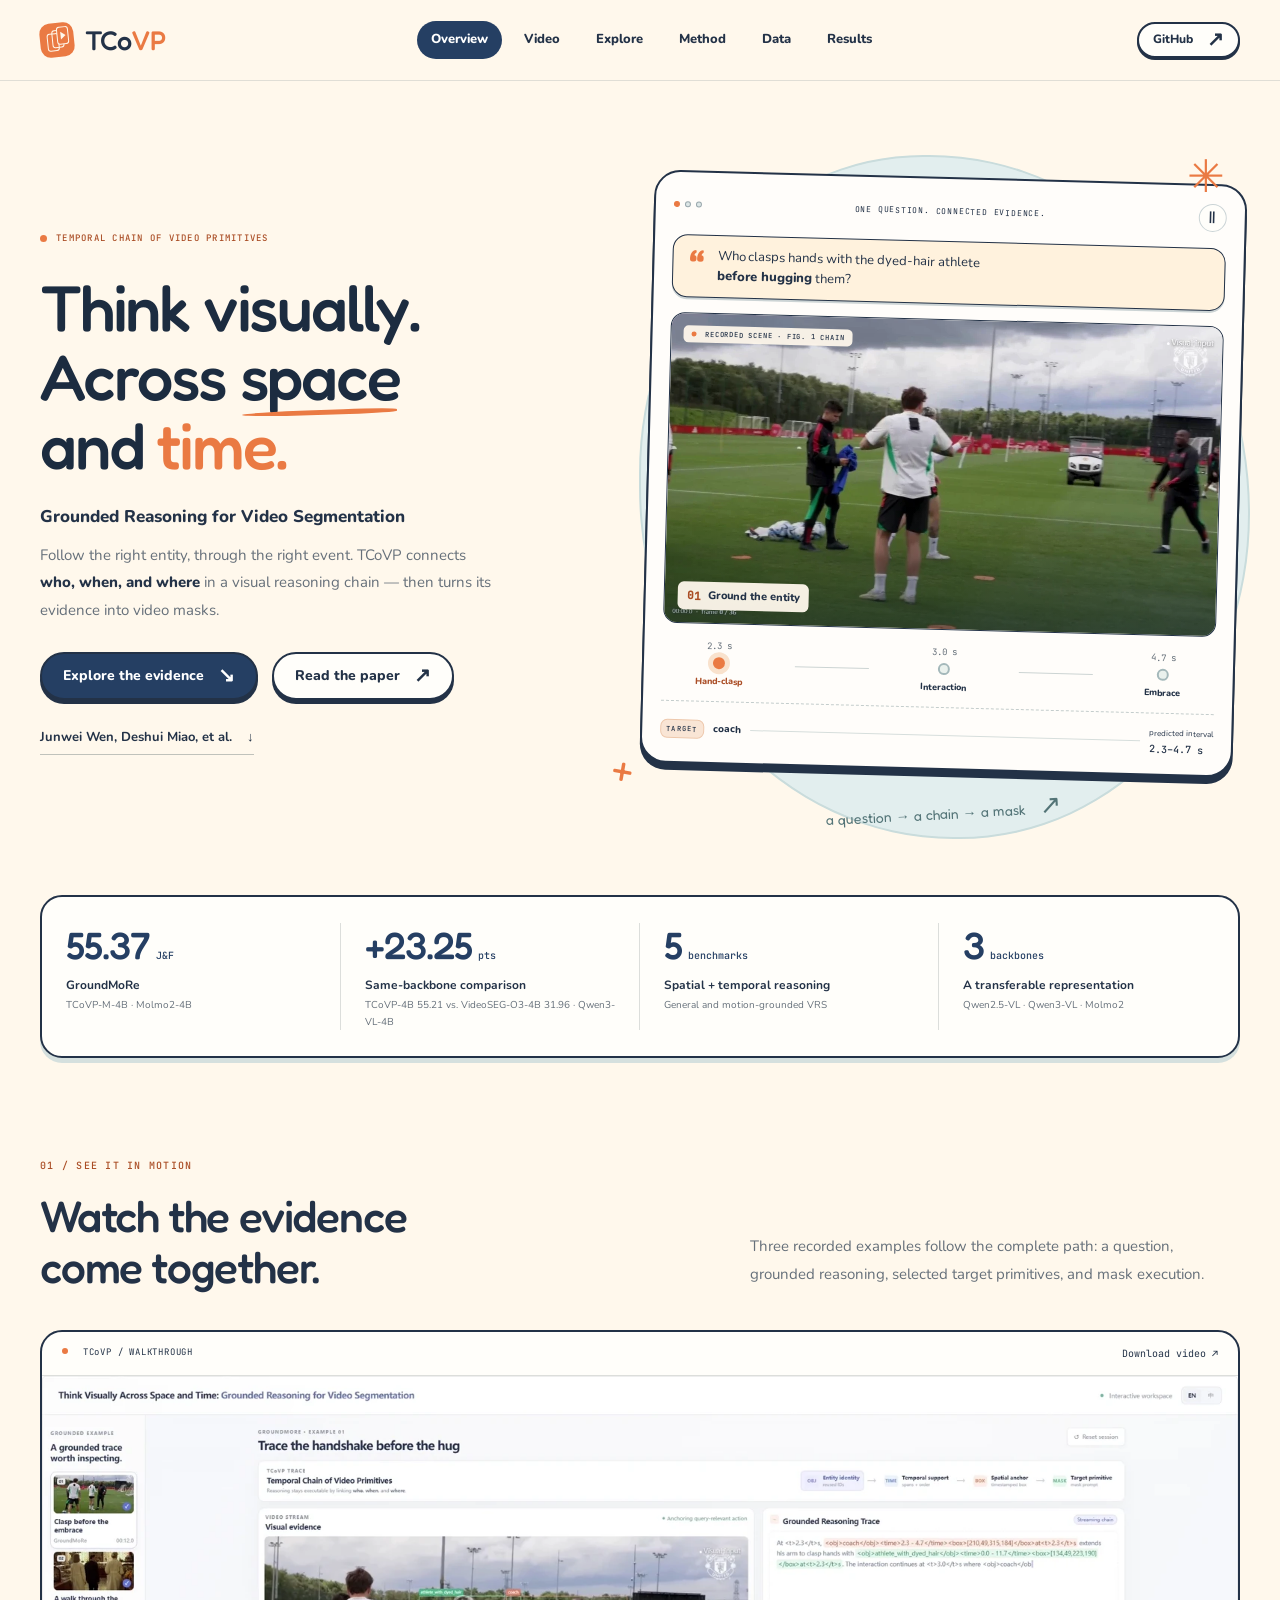
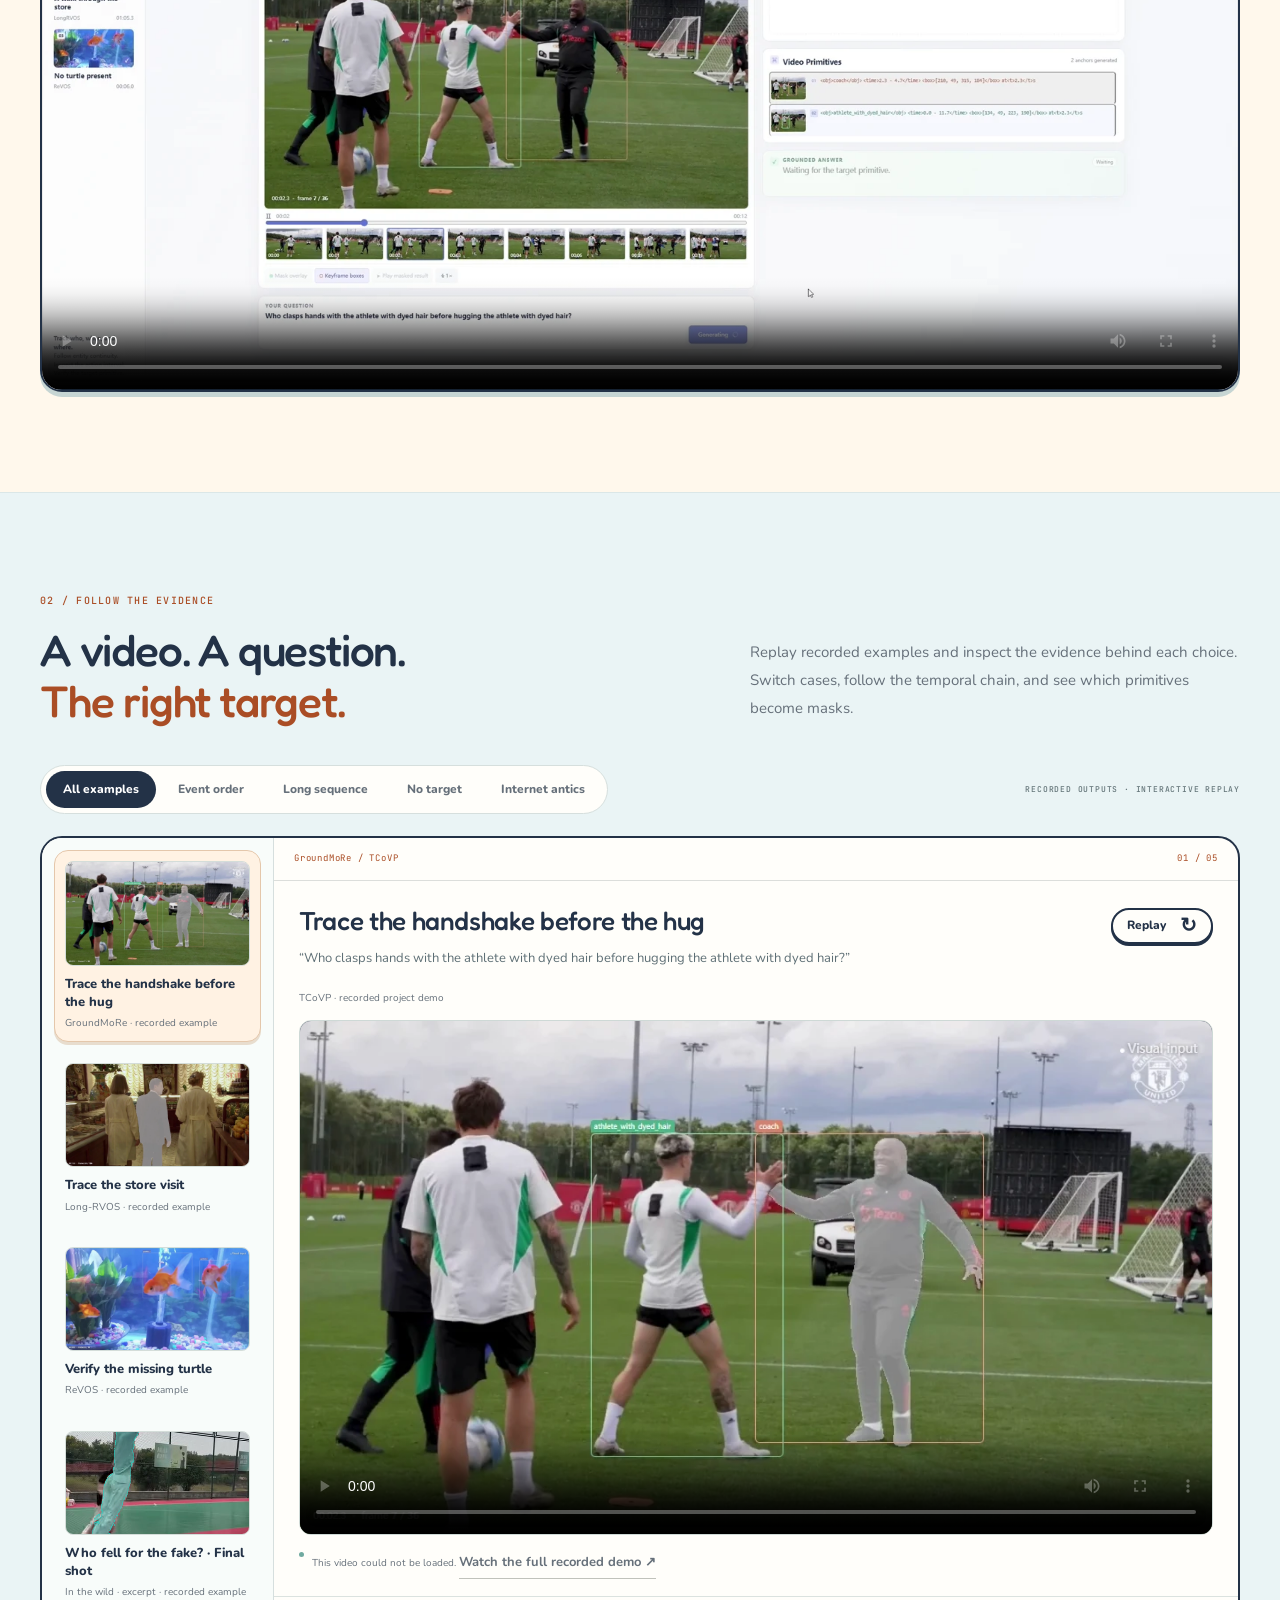
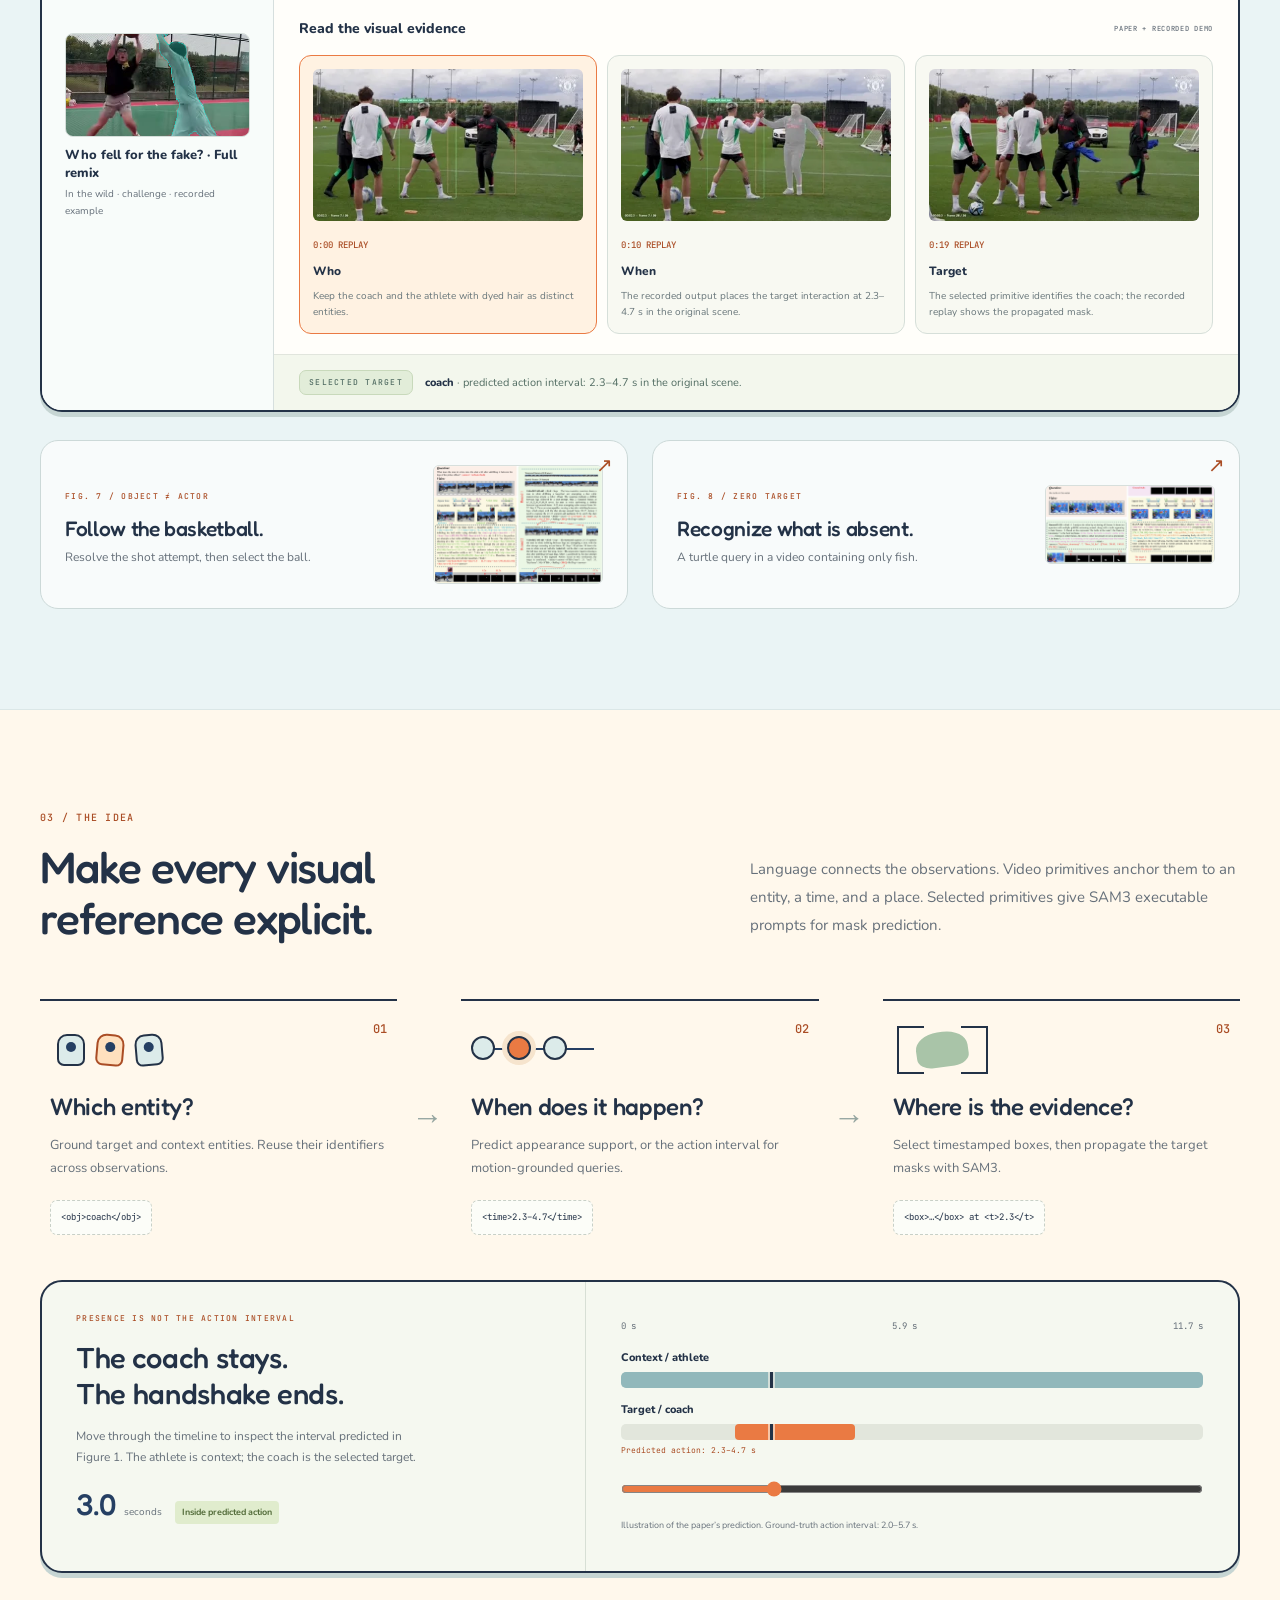
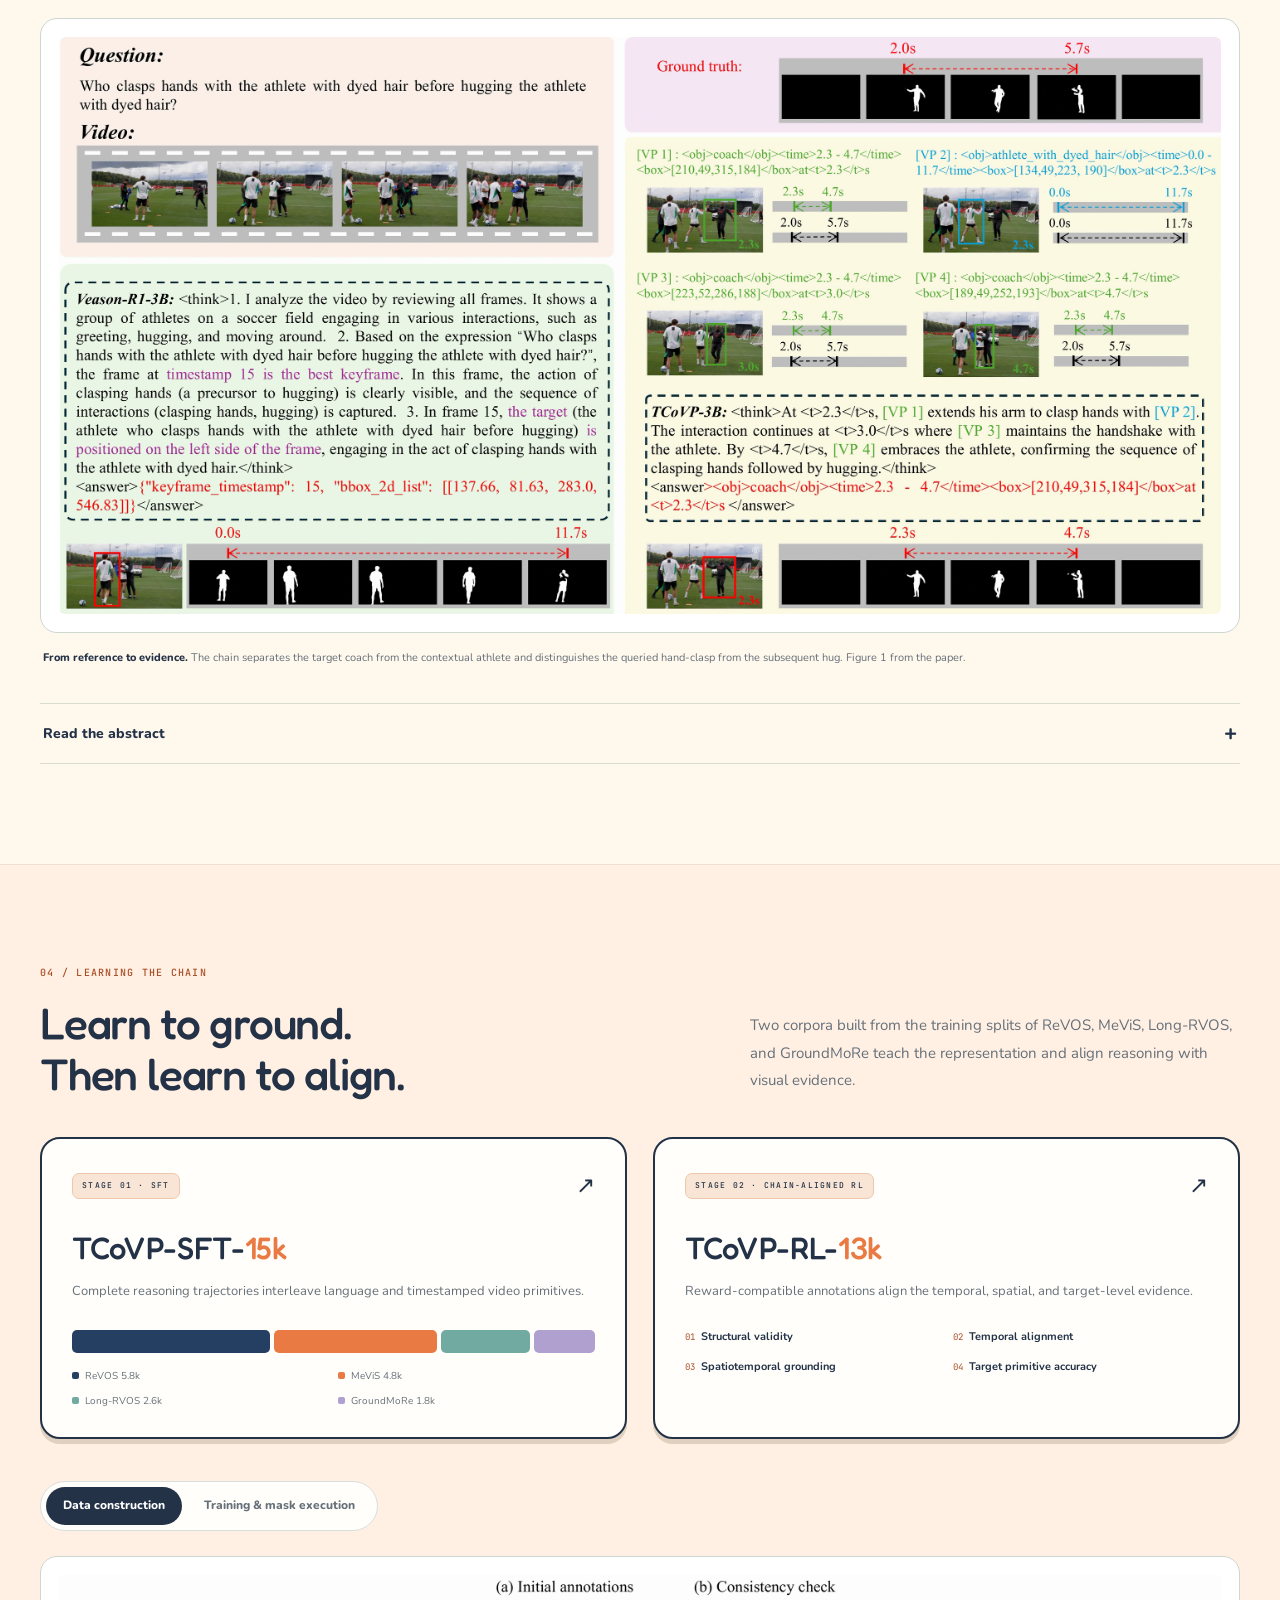
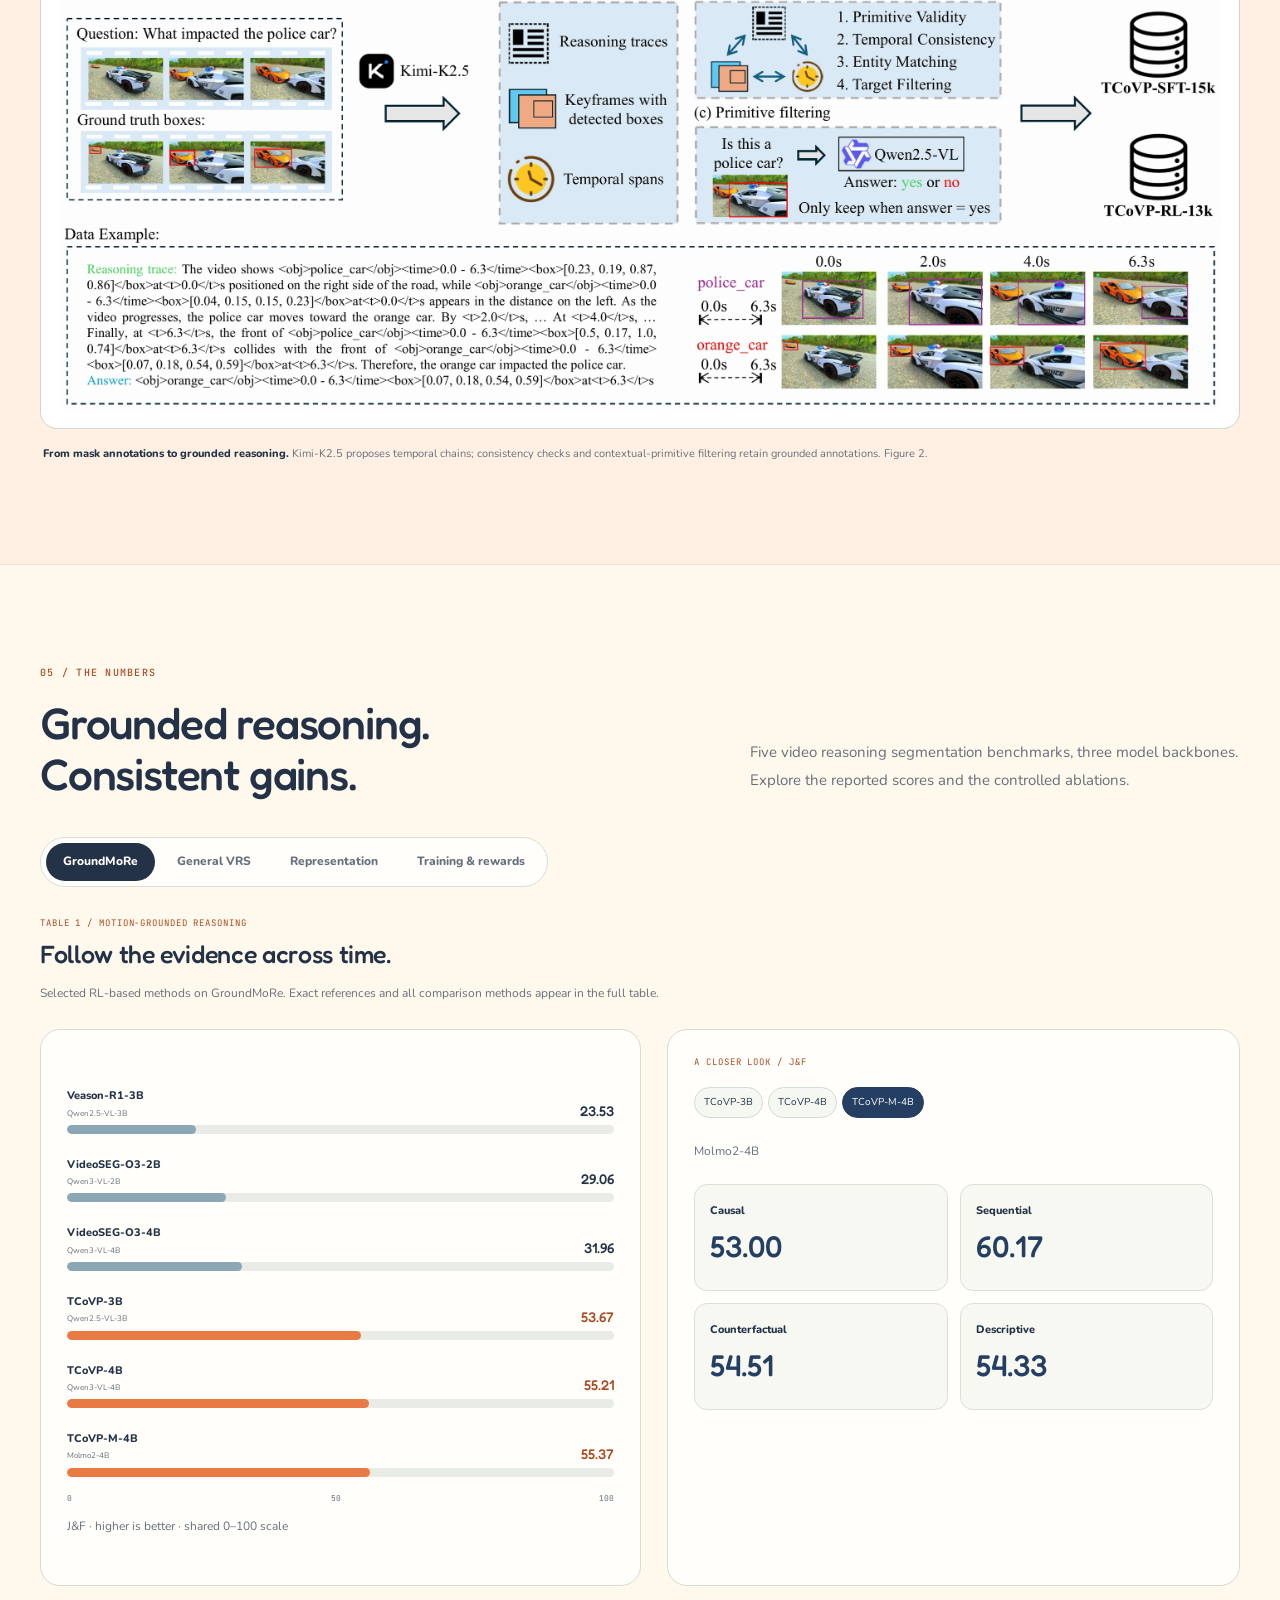
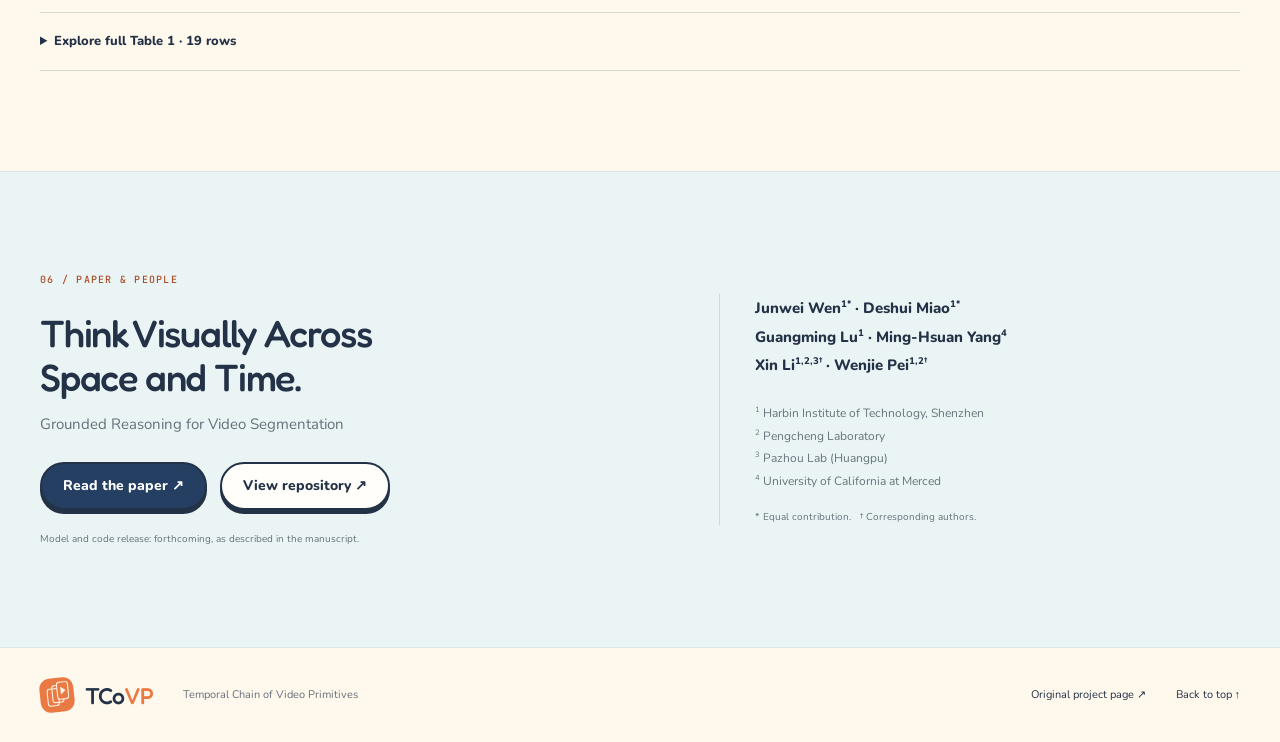
==== commit 62b85544: "Add real internet-video inference replays and transparent model traces" ====
--- a/docs/next/index.html
+++ b/docs/next/index.html
@@ -79,6 +79,9 @@
           <article class="sample-player" id="sample-player" aria-labelledby="sample-title">
             <div class="panel-bar"><span id="sample-dataset">GROUNDED VIDEO REASONING</span><span id="sample-index">01 / 03</span></div>
             <div class="sample-intro"><div><h3 id="sample-title">Trace the handshake before the hug</h3><p id="sample-query">Who clasps hands with the athlete with dyed hair before hugging the athlete with dyed hair?</p></div><button class="pill small" id="sample-replay">Replay <span aria-hidden="true">↻</span></button></div>
+            <div class="sample-meta" id="sample-meta" hidden></div>
+            <div class="sample-view-controls segmented" id="sample-view-controls" role="group" aria-label="Video view" hidden><button type="button" data-sample-view="raw" aria-pressed="false">Original</button><button type="button" data-sample-view="masked" aria-pressed="true">TCoVP mask</button></div>
+            <details class="sample-trace" id="sample-trace" hidden><summary>Model trace</summary><div class="sample-trace-tools"><span>Original model output</span><a id="sample-trace-download" download>Download original .txt ↗</a></div><p id="sample-trace-status" role="status" aria-live="polite" hidden></p><pre id="sample-trace-content" tabindex="0" aria-label="Original model trace" hidden></pre></details>
             <div class="sample-stage"><video id="sample-video" controls playsinline preload="metadata" aria-label="Selected recorded example"></video><div class="sample-empty" hidden><span>∅</span><p>No matching target.<br><strong>An empty mask is an answer, too.</strong></p></div></div>
             <div class="sample-caption"><span class="live-dot" aria-hidden="true"></span><p id="sample-caption">Replay of a recorded example; no live model inference.</p></div>
             <div class="evidence-panel"><div class="evidence-heading"><h4>Read the visual evidence</h4><span class="mono" id="evidence-source">PAPER + RECORDED DEMO</span></div><div id="evidence-steps" class="evidence-steps"></div></div>
@@ -105,11 +108,11 @@
       <figure class="paper-figure" id="data-panel-training" role="tabpanel" aria-labelledby="data-tab-training" hidden><a class="figure-frame" href="../assets/training.png" data-lightbox><img src="../assets/training.png" alt="Figure 3: supervised initialization, four aligned rewards, group-normalized advantages, and SAM3 mask execution" loading="lazy"><span class="expand-figure">Expand figure ↗</span></a><figcaption><strong>Chain-aligned training.</strong> Candidate chains receive four rewards; selected target primitives provide timestamped box prompts and temporal support to SAM3. Figure 3.</figcaption></figure>
     </div></section>
 
-    <section class="section shell" id="results"><div class="section-heading"><div><p class="eyebrow">05 / THE NUMBERS</p><h2>Grounded reasoning.<br>Consistent gains.</h2></div><p>Five video reasoning segmentation benchmarks, three model backbones. Explore the reported scores and the controlled ablations.</p></div><div class="segmented result-tabs" role="tablist" aria-label="Benchmark results"><button class="is-active" data-result-tab="groundmore">GroundMoRe</button><button data-result-tab="general">General VRS</button><button data-result-tab="representation">Representation</button><button data-result-tab="training">Training &amp; rewards</button></div><div id="results-content"><p>Loading the paper’s reported scores…</p></div><noscript><p><a href="../#results">View the complete result tables on the original project page.</a></p></noscript></section>
+    <section class="section shell" id="results"><div class="section-heading"><div><p class="eyebrow">05 / THE NUMBERS</p><h2>Grounded reasoning.<br>Consistent gains.</h2></div><p>Five video reasoning segmentation benchmarks, three model backbones. Explore the reported scores and the controlled ablations.</p></div><div class="segmented result-tabs" role="tablist" aria-label="Benchmark results"><button class="is-active" data-result-tab="groundmore">GroundMoRe</button><button data-result-tab="general">General VRS</button><button data-result-tab="representation">Representation</button><button data-result-tab="training">Training &amp; rewards</button></div><div id="results-content"><p>Loading the paper’s reported scores…</p></div><noscript><p><a href="../original.html#results">View the complete result tables on the original project page.</a></p></noscript></section>
 
     <section class="section tint-blue" id="authors"><div class="shell closing-grid"><div><p class="eyebrow">06 / PAPER &amp; PEOPLE</p><h2>Think Visually Across<br>Space and Time.</h2><p class="closing-subtitle">Grounded Reasoning for Video Segmentation</p><div class="closing-actions"><a class="pill primary" href="assets/TCoVP_arXiv.pdf" target="_blank" rel="noopener">Read the paper ↗</a><a class="pill" href="https://github.com/Victor-wjw/TCoVP" target="_blank" rel="noopener noreferrer">View repository ↗</a></div><p class="release-note">Model and code release: forthcoming, as described in the manuscript.</p></div><div class="authors-block"><p class="author-names">Junwei Wen<sup>1*</sup> · Deshui Miao<sup>1*</sup><br>Guangming Lu<sup>1</sup> · Ming-Hsuan Yang<sup>4</sup><br>Xin Li<sup>1,2,3†</sup> · Wenjie Pei<sup>1,2†</sup></p><p><sup>1</sup> Harbin Institute of Technology, Shenzhen<br><sup>2</sup> Pengcheng Laboratory<br><sup>3</sup> Pazhou Lab (Huangpu)<br><sup>4</sup> University of California at Merced</p><p class="author-notes">* Equal contribution. &nbsp; † Corresponding authors.</p></div></div></section>
   </main>
-  <footer class="shell footer"><a class="brand" href="#overview"><span class="brand-mark" aria-hidden="true"><i></i><i></i><i></i></span>TCo<span>VP</span></a><p>Temporal Chain of Video Primitives</p><a href="../">Original project page ↗</a><a href="#overview">Back to top ↑</a></footer>
+  <footer class="shell footer"><a class="brand" href="#overview"><span class="brand-mark" aria-hidden="true"><i></i><i></i><i></i></span>TCo<span>VP</span></a><p>Temporal Chain of Video Primitives</p><a href="../original.html">Original project page ↗</a><a href="#overview">Back to top ↑</a></footer>
   <dialog class="lightbox" id="figure-dialog" aria-label="Expanded paper figure"><div class="lightbox-toolbar"><span>FIGURE VIEW</span><a id="figure-original" href="#" target="_blank" rel="noopener">Open original ↗</a><button id="figure-close" class="icon-button" aria-label="Close expanded figure">×</button></div><img id="figure-expanded" alt=""></dialog>
 </body>
 </html>
--- a/docs/next/style.css
+++ b/docs/next/style.css
@@ -3075,3 +3075,38 @@
     grid-template-columns:repeat(2,1fr)
   }
 }
+
+/* Optional provenance and paired raw / mask views for recorded model runs. */
+.sample-meta{display:flex;flex-wrap:wrap;align-items:center;gap:7px 14px;padding:0 25px 14px;font-size:10px;color:var(--muted)}.sample-meta a{color:var(--orange-deep);text-decoration:underline;text-underline-offset:3px}.sample-meta .sample-run-label{font-family:var(--mono);font-size:9px}.sample-view-controls{margin:0 25px 15px;width:fit-content}.sample-view-controls button{font-size:10px;padding:7px 12px}
+@media(max-width:640px){.sample-meta{padding:0 15px 13px;font-size:9px}.sample-meta .sample-run-label{font-size:8px}.sample-view-controls{margin:0 15px 13px}}
+
+.sample-trace{margin:0 25px 15px;border:1px solid #d6dfd9;border-radius:10px;background:#f8f9f2;overflow:hidden}.sample-trace summary{padding:11px 14px;cursor:pointer;font-size:12px;font-weight:800}.sample-trace-tools{display:flex;gap:10px;justify-content:space-between;flex-wrap:wrap;padding:0 14px 10px;color:var(--muted);font-size:10px}.sample-trace a{color:var(--orange-deep);text-decoration:underline;text-underline-offset:3px}.sample-trace>p{padding:0 14px 12px;font-size:11px;color:var(--muted)}.sample-trace pre{font:10px/1.7 var(--mono);white-space:pre;overflow:auto;max-height:280px;max-width:100%;margin:0;padding:14px;border-top:1px solid #d6dfd9;background:#fffdfa;color:var(--ink)}.sample-trace pre:focus-visible{outline:3px solid var(--orange);outline-offset:-3px}
+@media(max-width:640px){.sample-trace{margin:0 15px 13px}.sample-trace-tools{font-size:9px}.sample-trace pre{font-size:9px;max-height:220px}}
+
+/* Keep portrait runs readable without stretching them into the landscape player. */
+.sample-stage.is-portrait{width:min(315px,calc(100% - 50px),39.375vh);margin-inline:auto}.sample-stage.is-portrait video{display:block;width:100%;height:auto;aspect-ratio:9/16;max-height:min(70vh,560px);object-fit:contain}.sample-conclusion.has-result-note{flex-wrap:wrap}.sample-conclusion .sample-result-note{flex-basis:100%;padding-top:10px;border-top:1px solid #d8e1d0;line-height:1.7;color:#655a45}.sample-result-note strong{color:inherit}
+@media(max-width:640px){.sample-stage.is-portrait{width:min(315px,calc(100% - 24px),39.375vh)}}
+
+/* Pair a portrait run with its ordered evidence on wide screens. */
+@media(min-width:1100px){
+  .sample-player.has-portrait:has(> .evidence-panel:not([hidden])){
+    display:grid;
+    grid-template-columns:minmax(0,.9fr) minmax(0,1.1fr);
+    align-items:start;
+  }
+  .sample-player.has-portrait>.panel-bar{grid-column:1/-1;grid-row:1}
+  .sample-player.has-portrait>.sample-intro{grid-column:1/-1;grid-row:2}
+  .sample-player.has-portrait>.sample-meta{grid-column:1/-1;grid-row:3}
+  .sample-player.has-portrait>.sample-view-controls{grid-column:1/-1;grid-row:4}
+  .sample-player.has-portrait>.sample-trace{grid-column:1/-1;grid-row:5;min-width:0}
+  .sample-player.has-portrait>.sample-stage{grid-column:1;grid-row:6}
+  .sample-player.has-portrait>.sample-caption{grid-column:1;grid-row:7;min-width:0}
+  .sample-player.has-portrait>.evidence-panel{grid-column:2;grid-row:6/8;border-top:0;padding:0 25px 20px 0;min-width:0}
+  .sample-player.has-portrait>.sample-conclusion{grid-column:1/-1;grid-row:8}
+  .sample-player.has-portrait .evidence-steps{grid-template-columns:1fr;gap:9px}
+  .sample-player.has-portrait .evidence-step{display:grid;grid-template-columns:90px minmax(0,1fr);column-gap:12px;padding:12px}
+  .sample-player.has-portrait .evidence-step>img{grid-column:1;grid-row:1/4;align-self:center;margin:0}
+  .sample-player.has-portrait .evidence-step>.mono{grid-column:2;grid-row:1;font-size:8px}
+  .sample-player.has-portrait .evidence-step>h4{grid-column:2;grid-row:2;margin:4px 0;font-size:12px}
+  .sample-player.has-portrait .evidence-step>p{grid-column:2;grid-row:3;font-size:10px;line-height:1.6}
+}
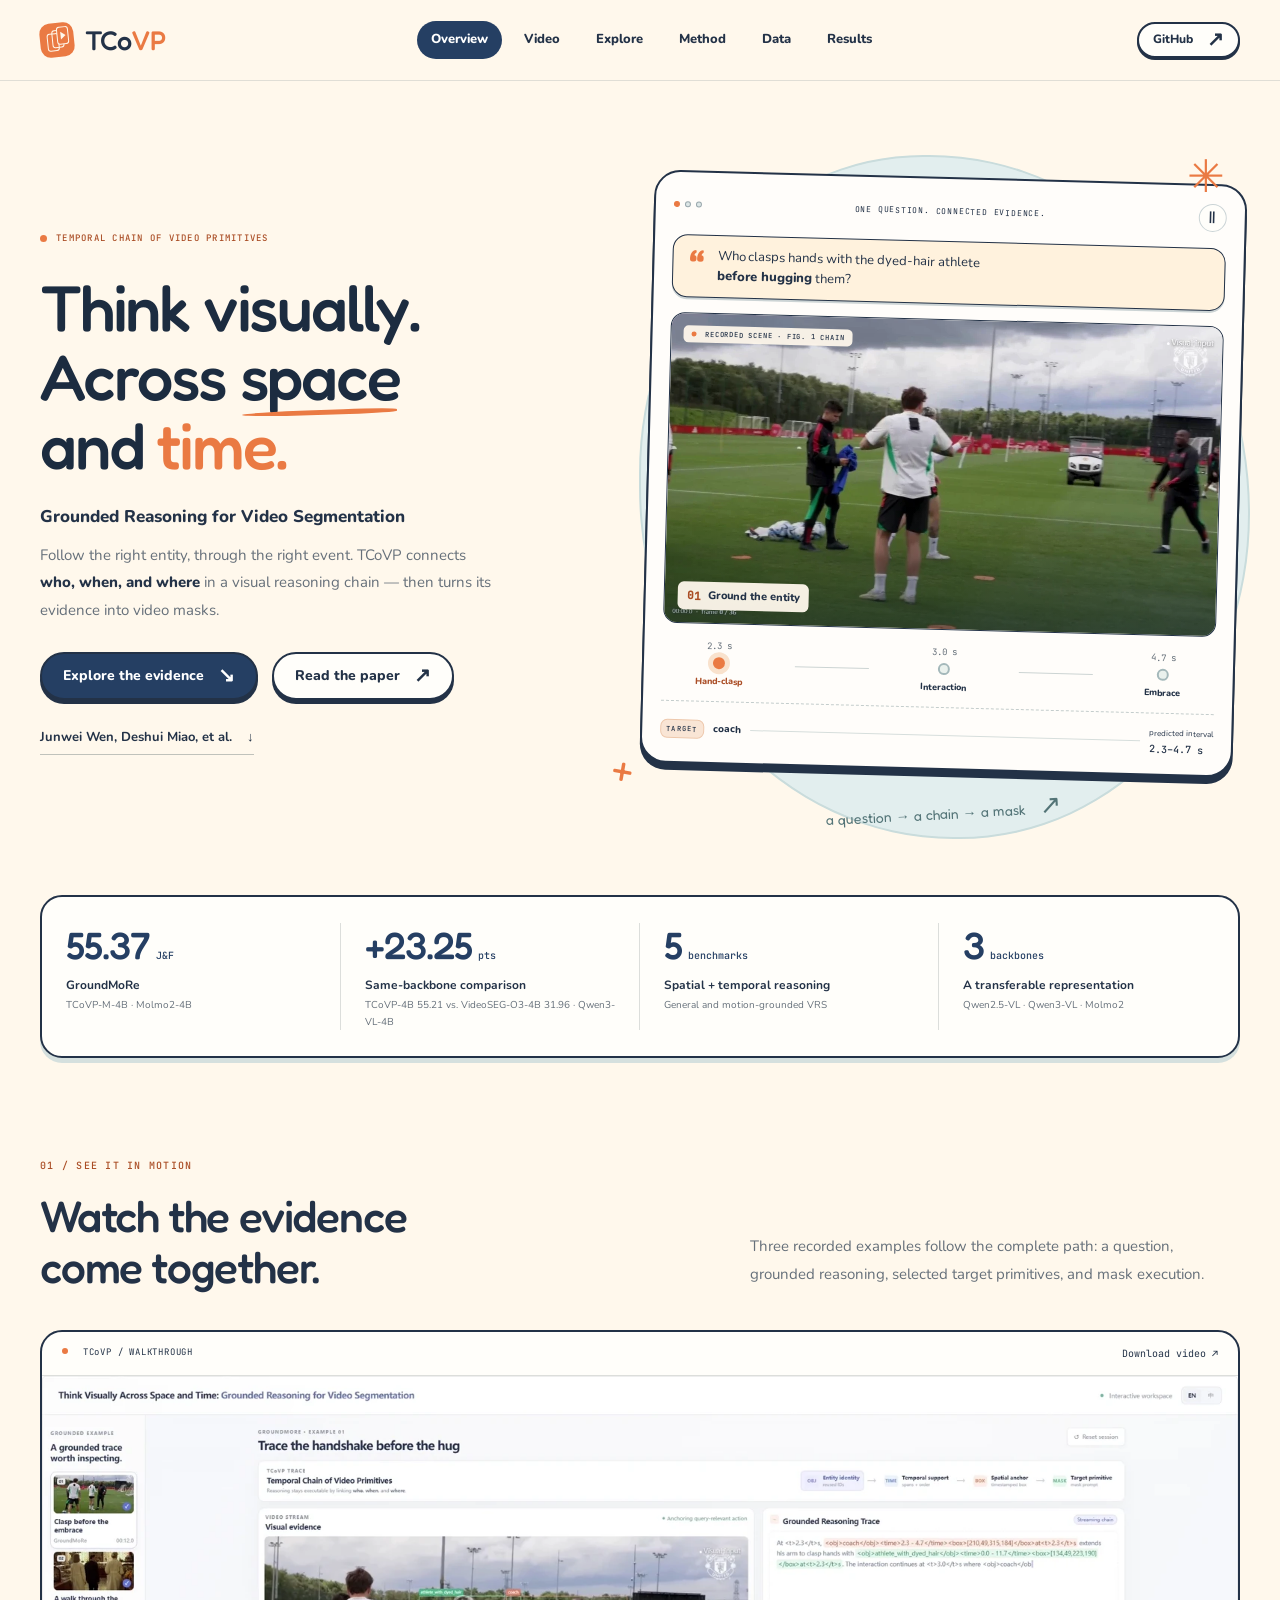
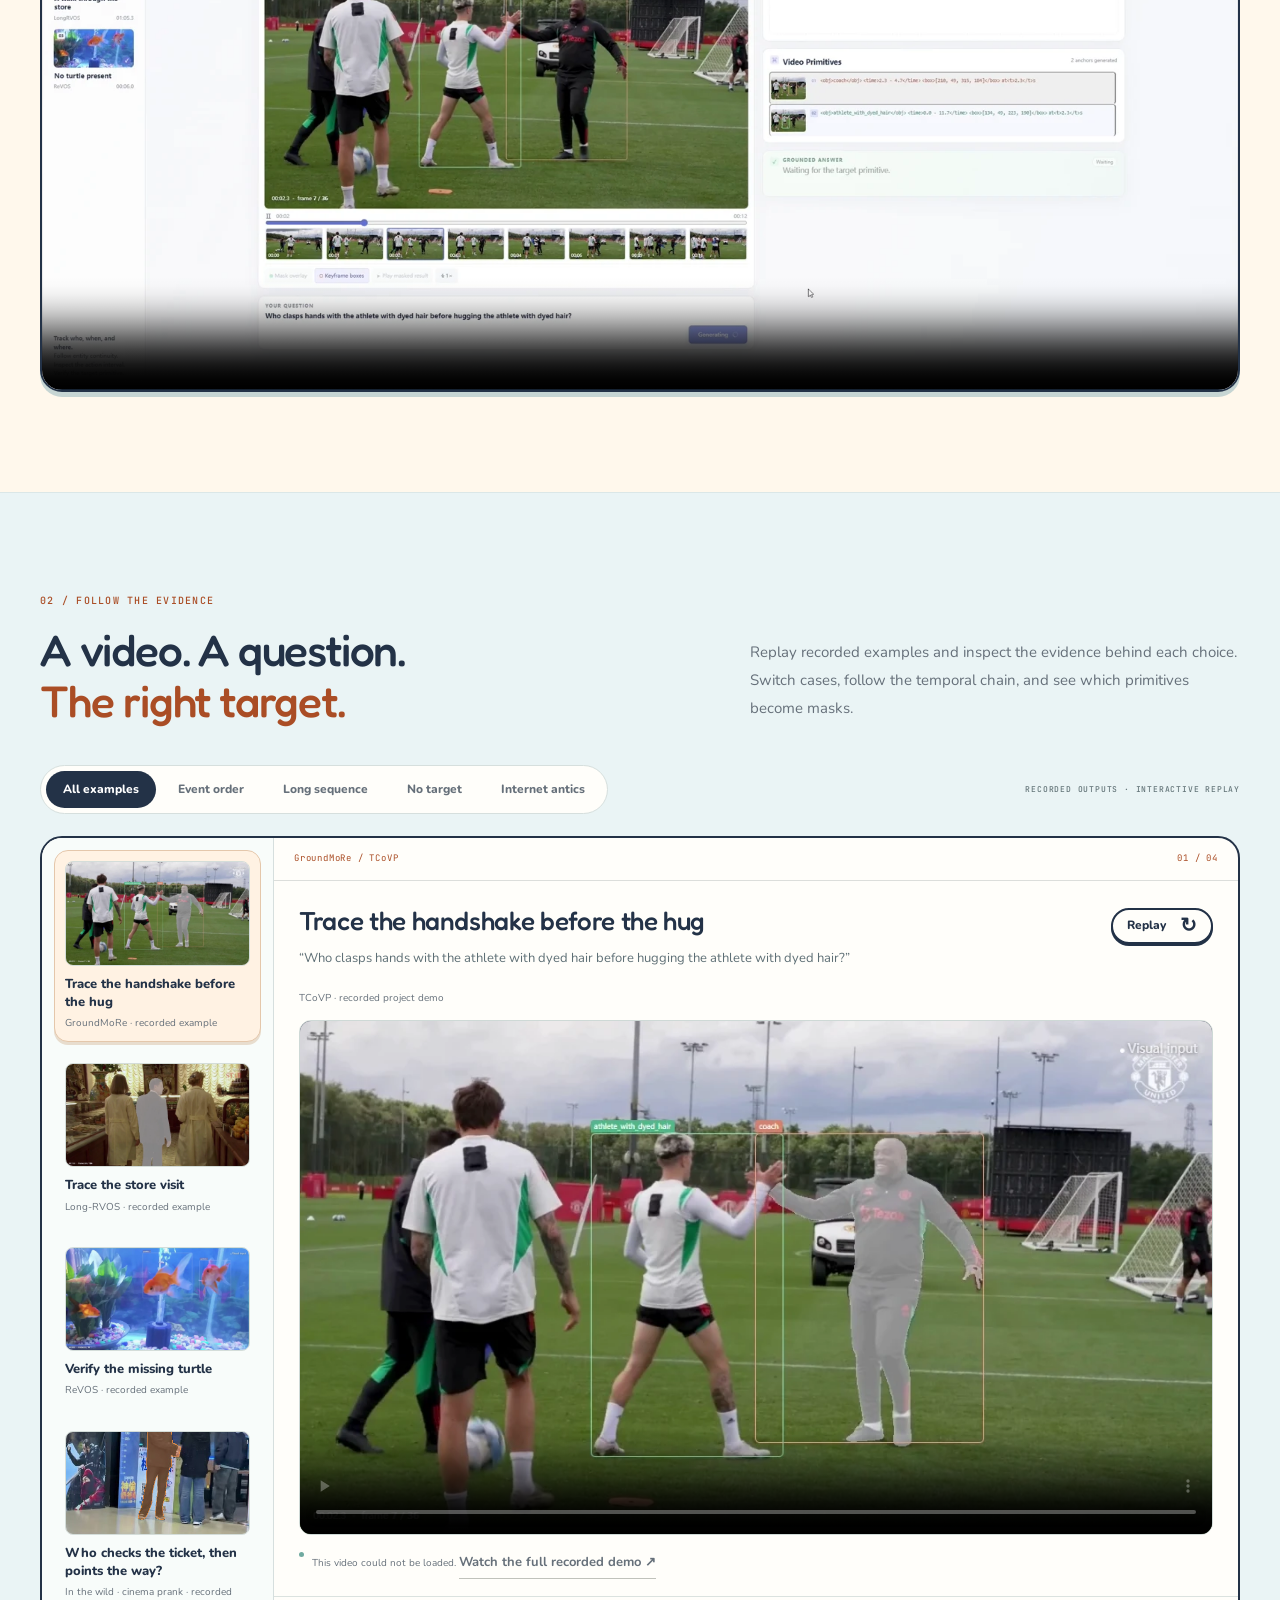
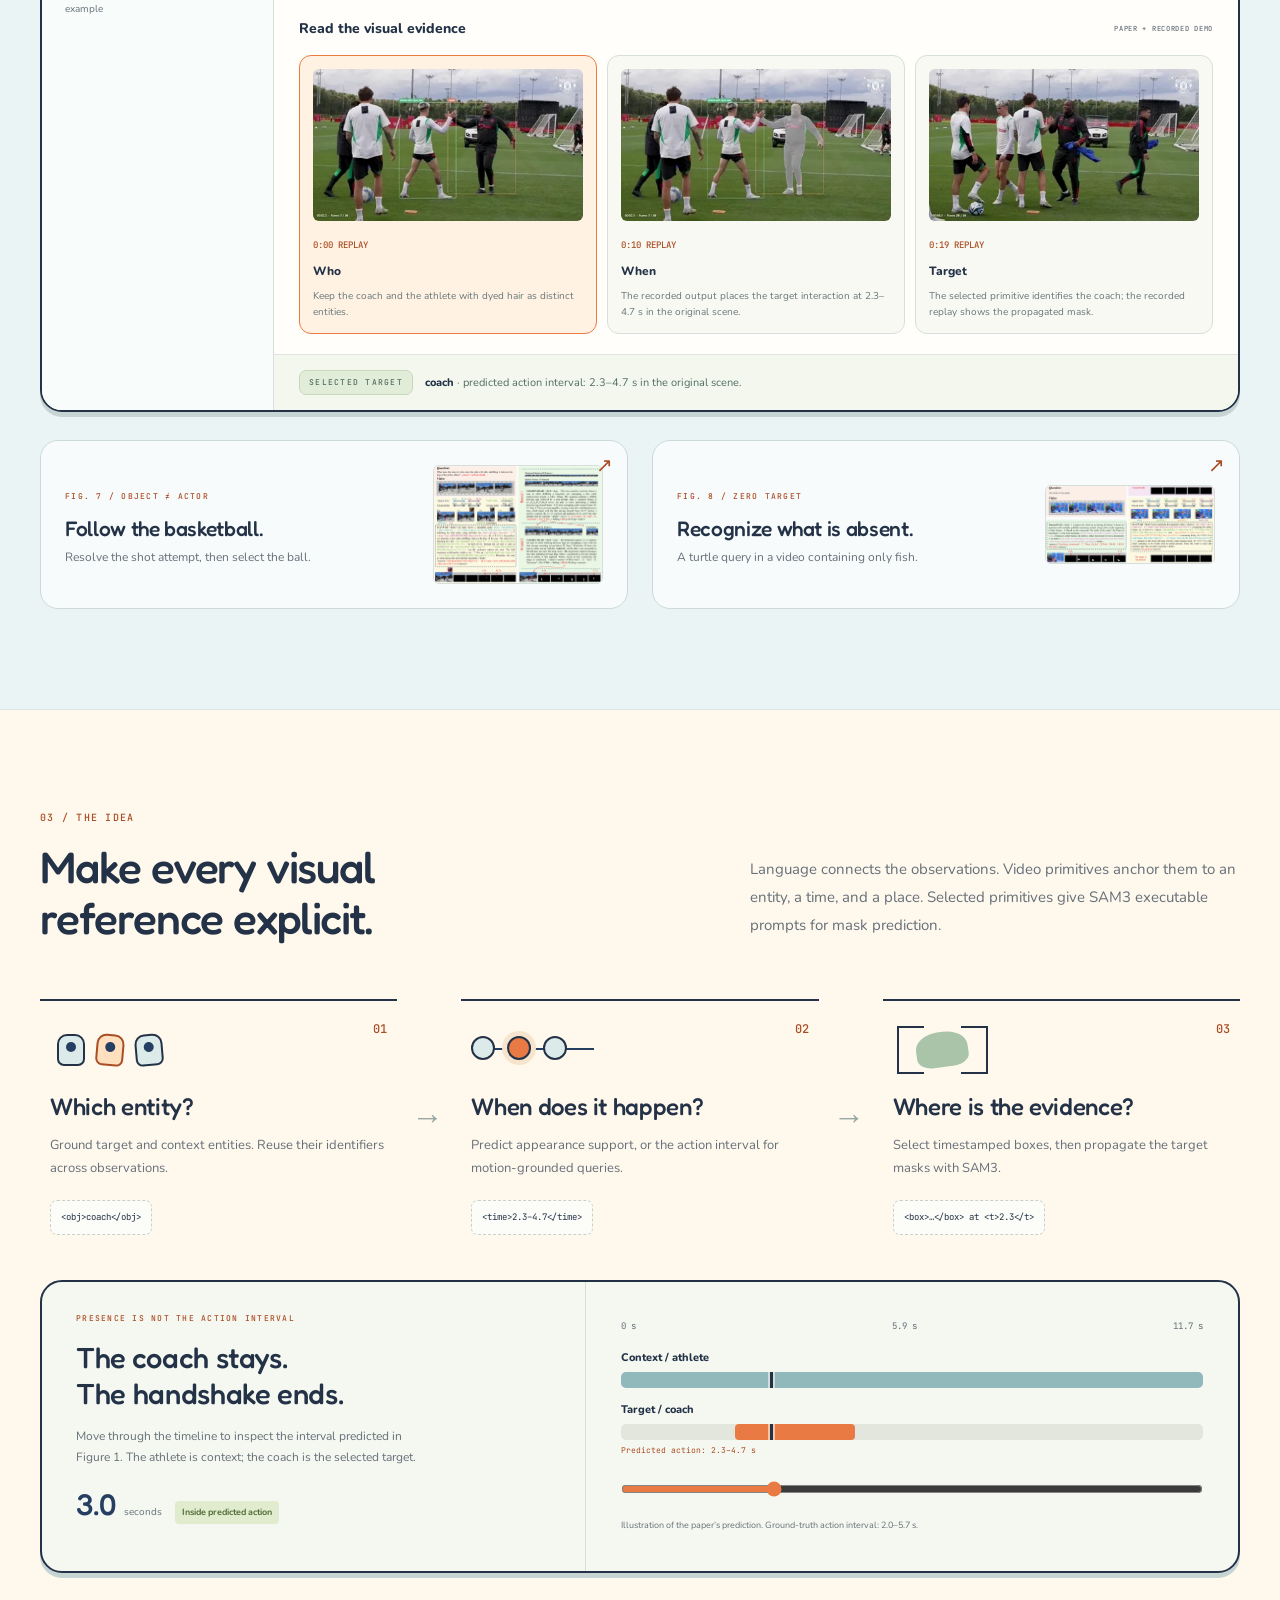
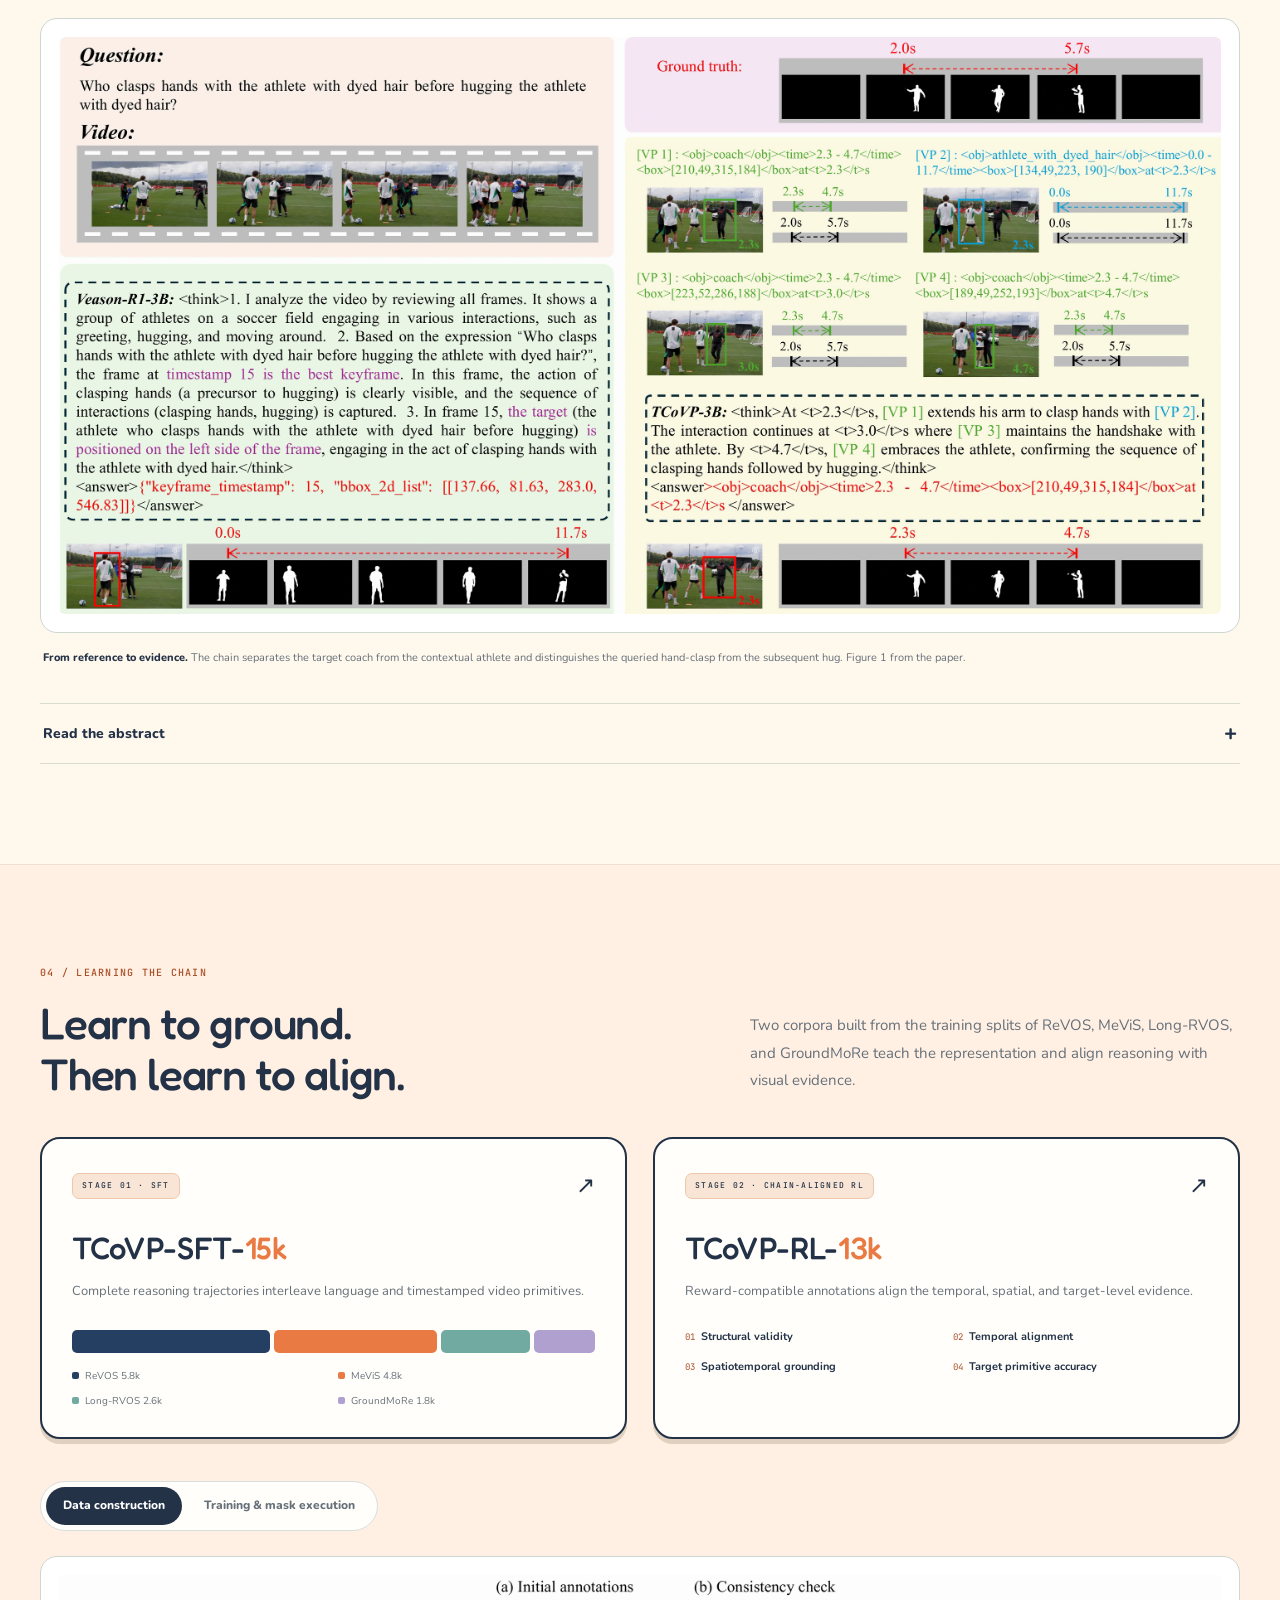
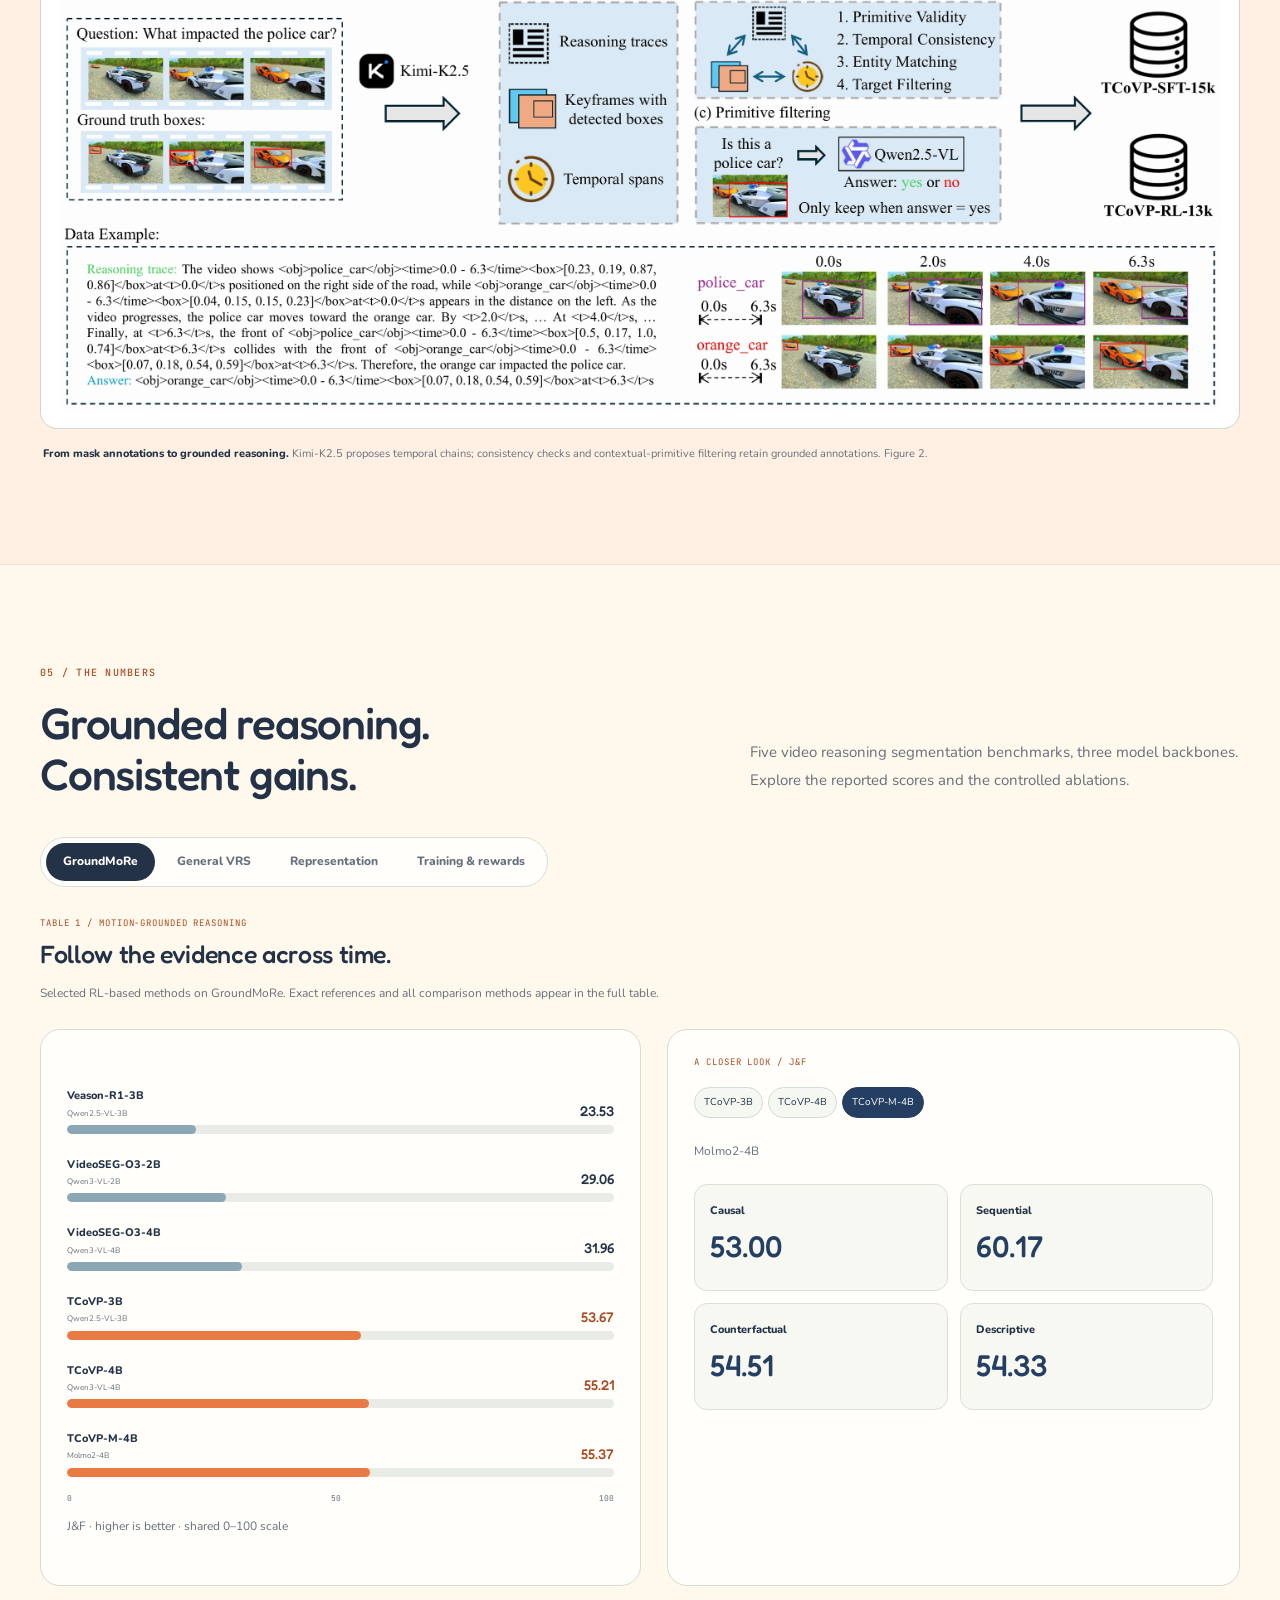
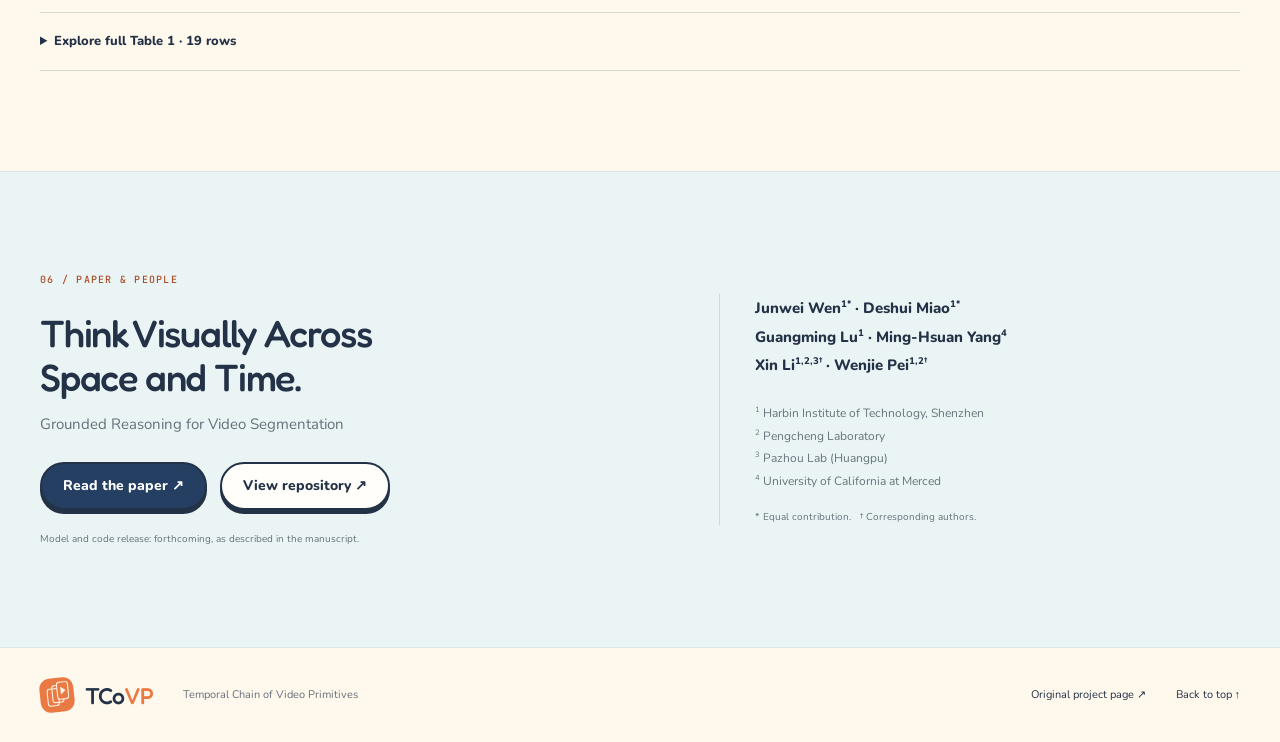
==== commit da8cd34b: "Refresh cached example data after the cinema replacement" ====
--- a/docs/next/index.html
+++ b/docs/next/index.html
@@ -12,7 +12,7 @@
   <link rel="icon" href="assets/favicon.svg" type="image/svg+xml">
   <link rel="stylesheet" href="assets/fonts/fonts.css">
   <link rel="stylesheet" href="style.css">
-  <script src="app.js" defer></script>
+  <script src="app.js?v=20261019-cinema" defer></script>
   <script src="results.js" defer></script>
 </head>
 <body>
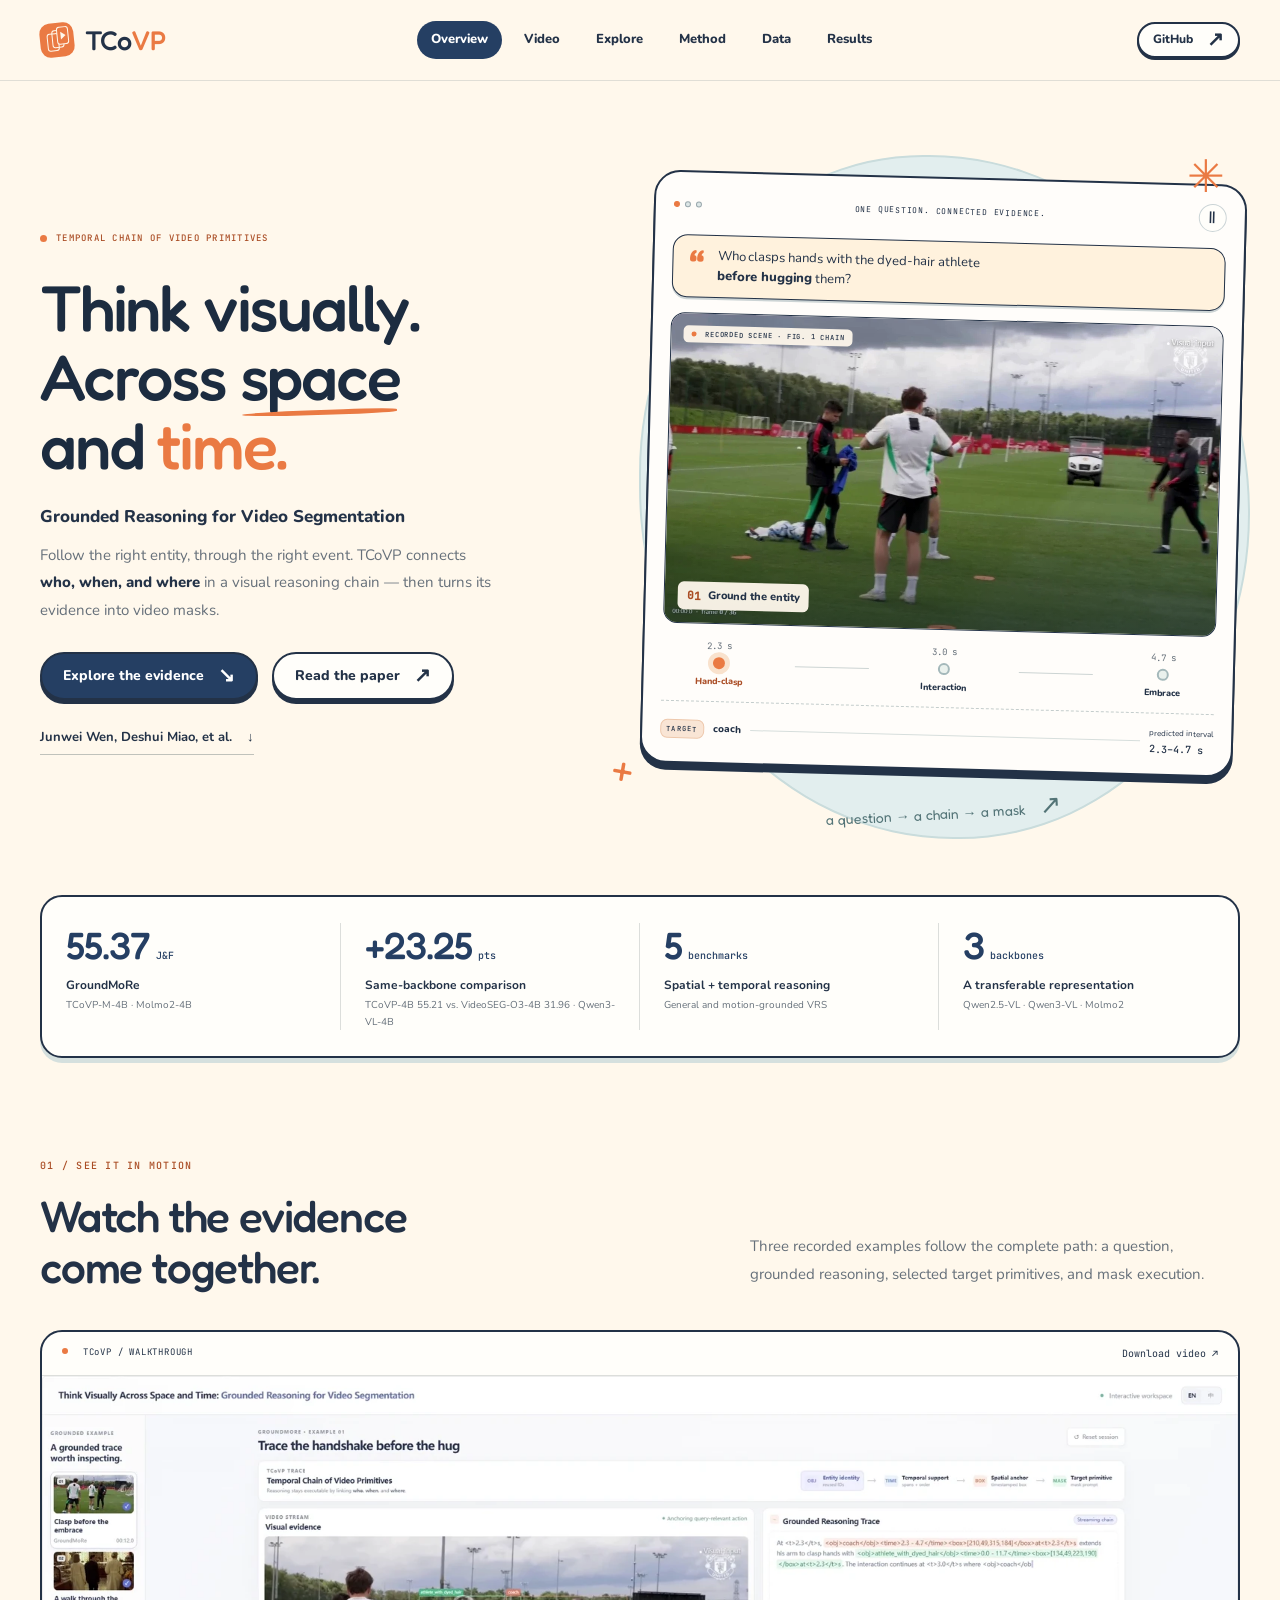
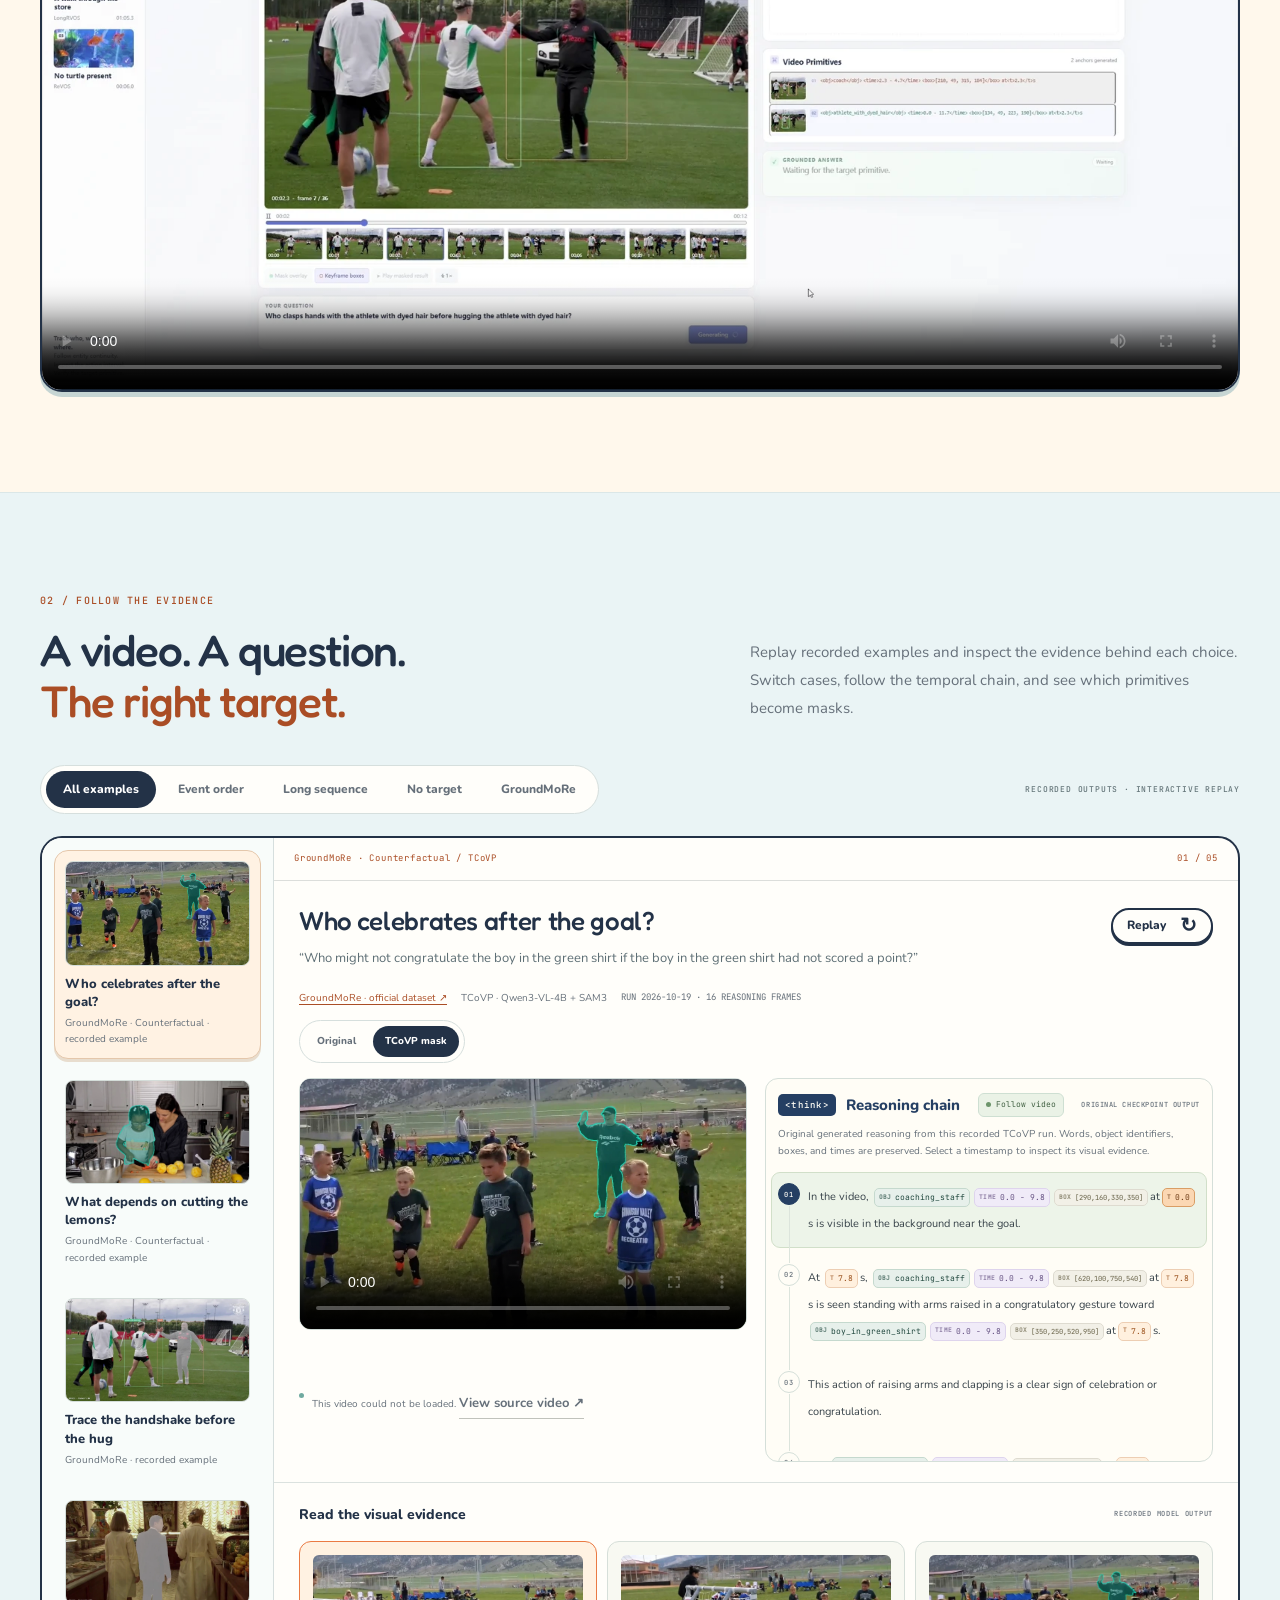
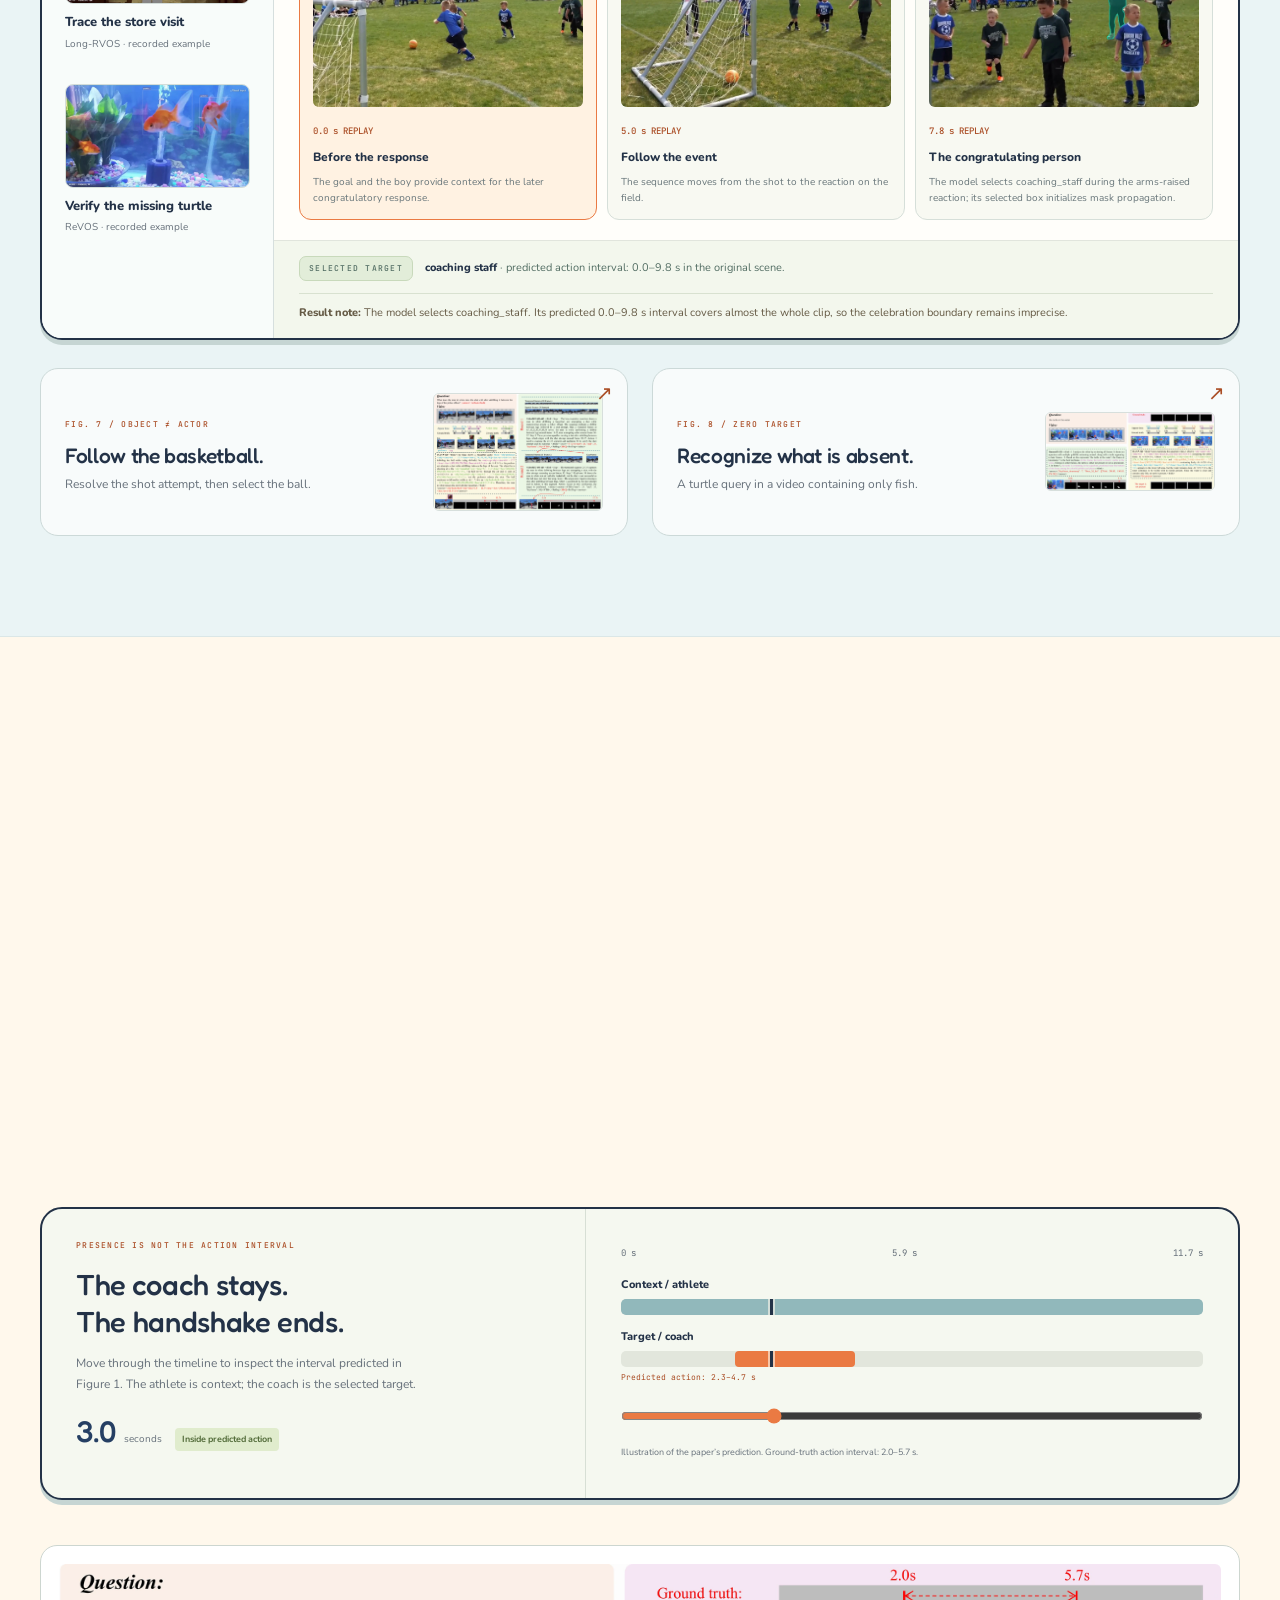
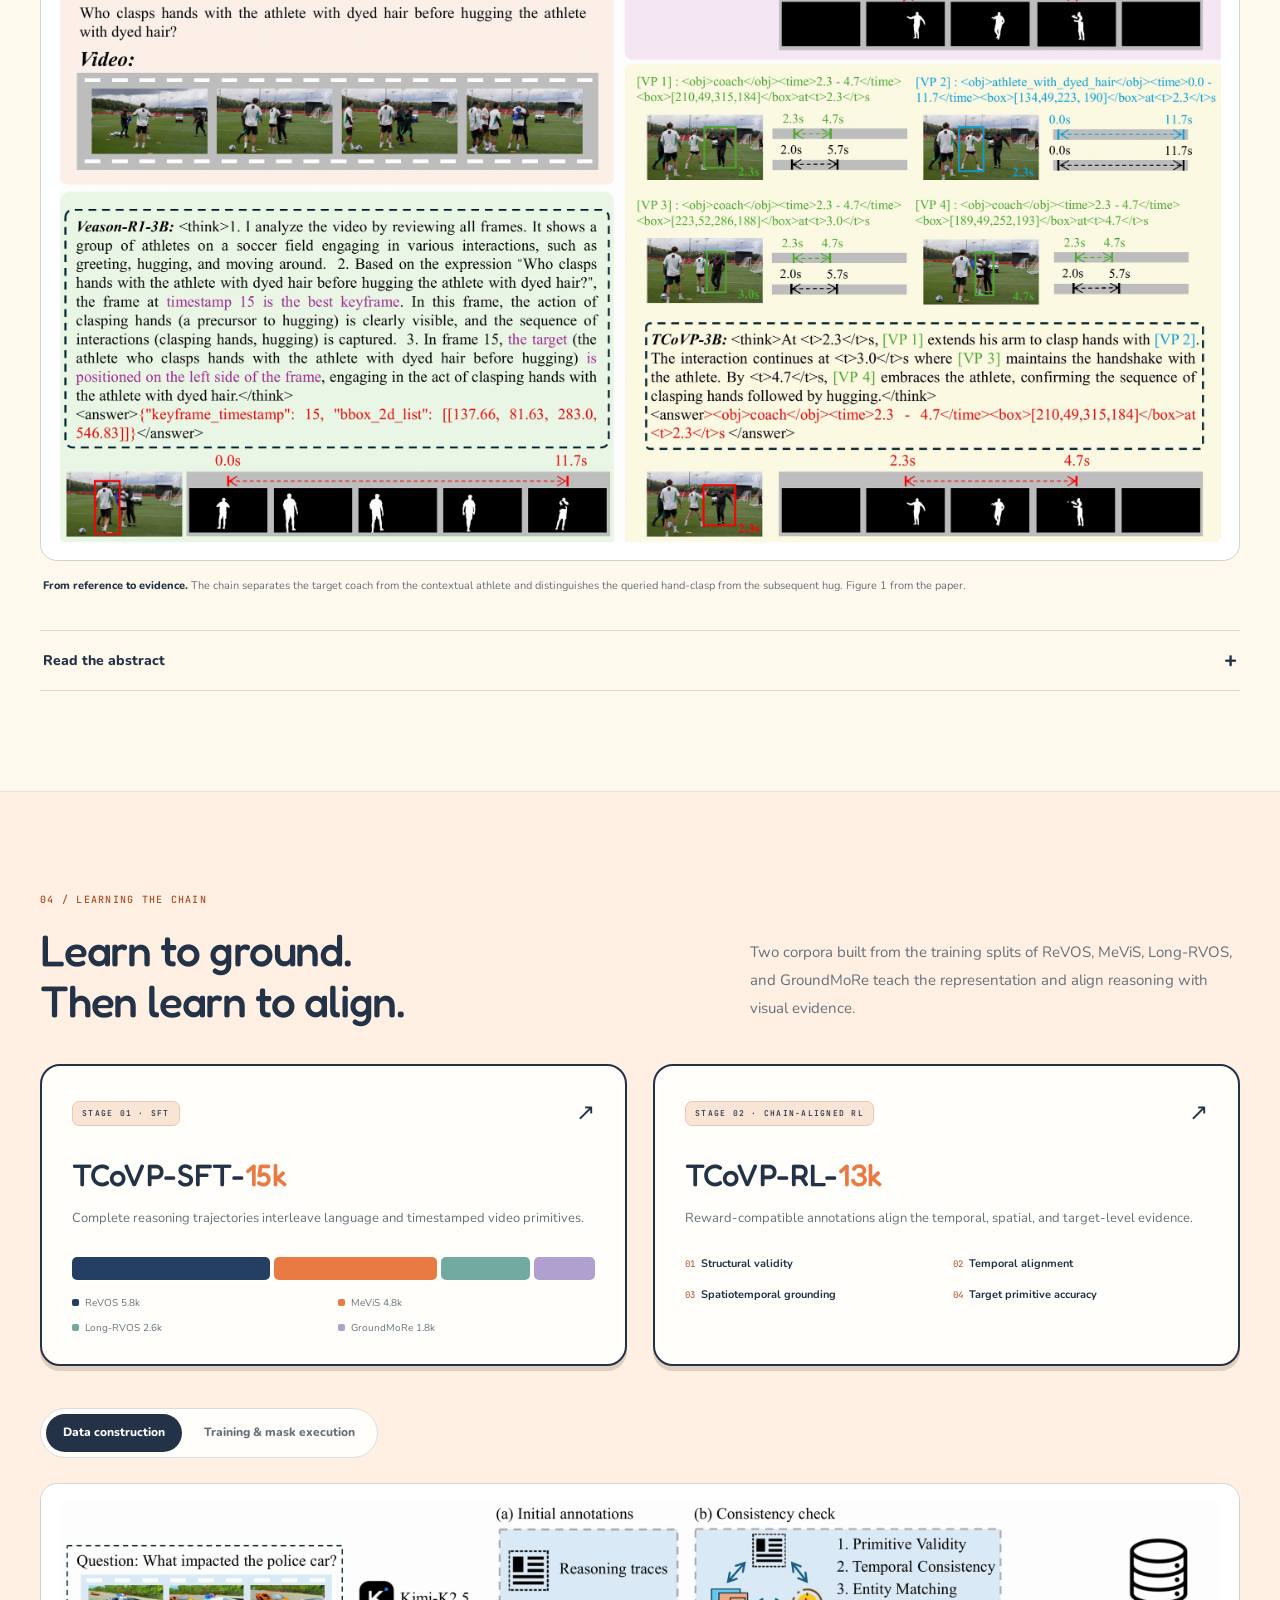
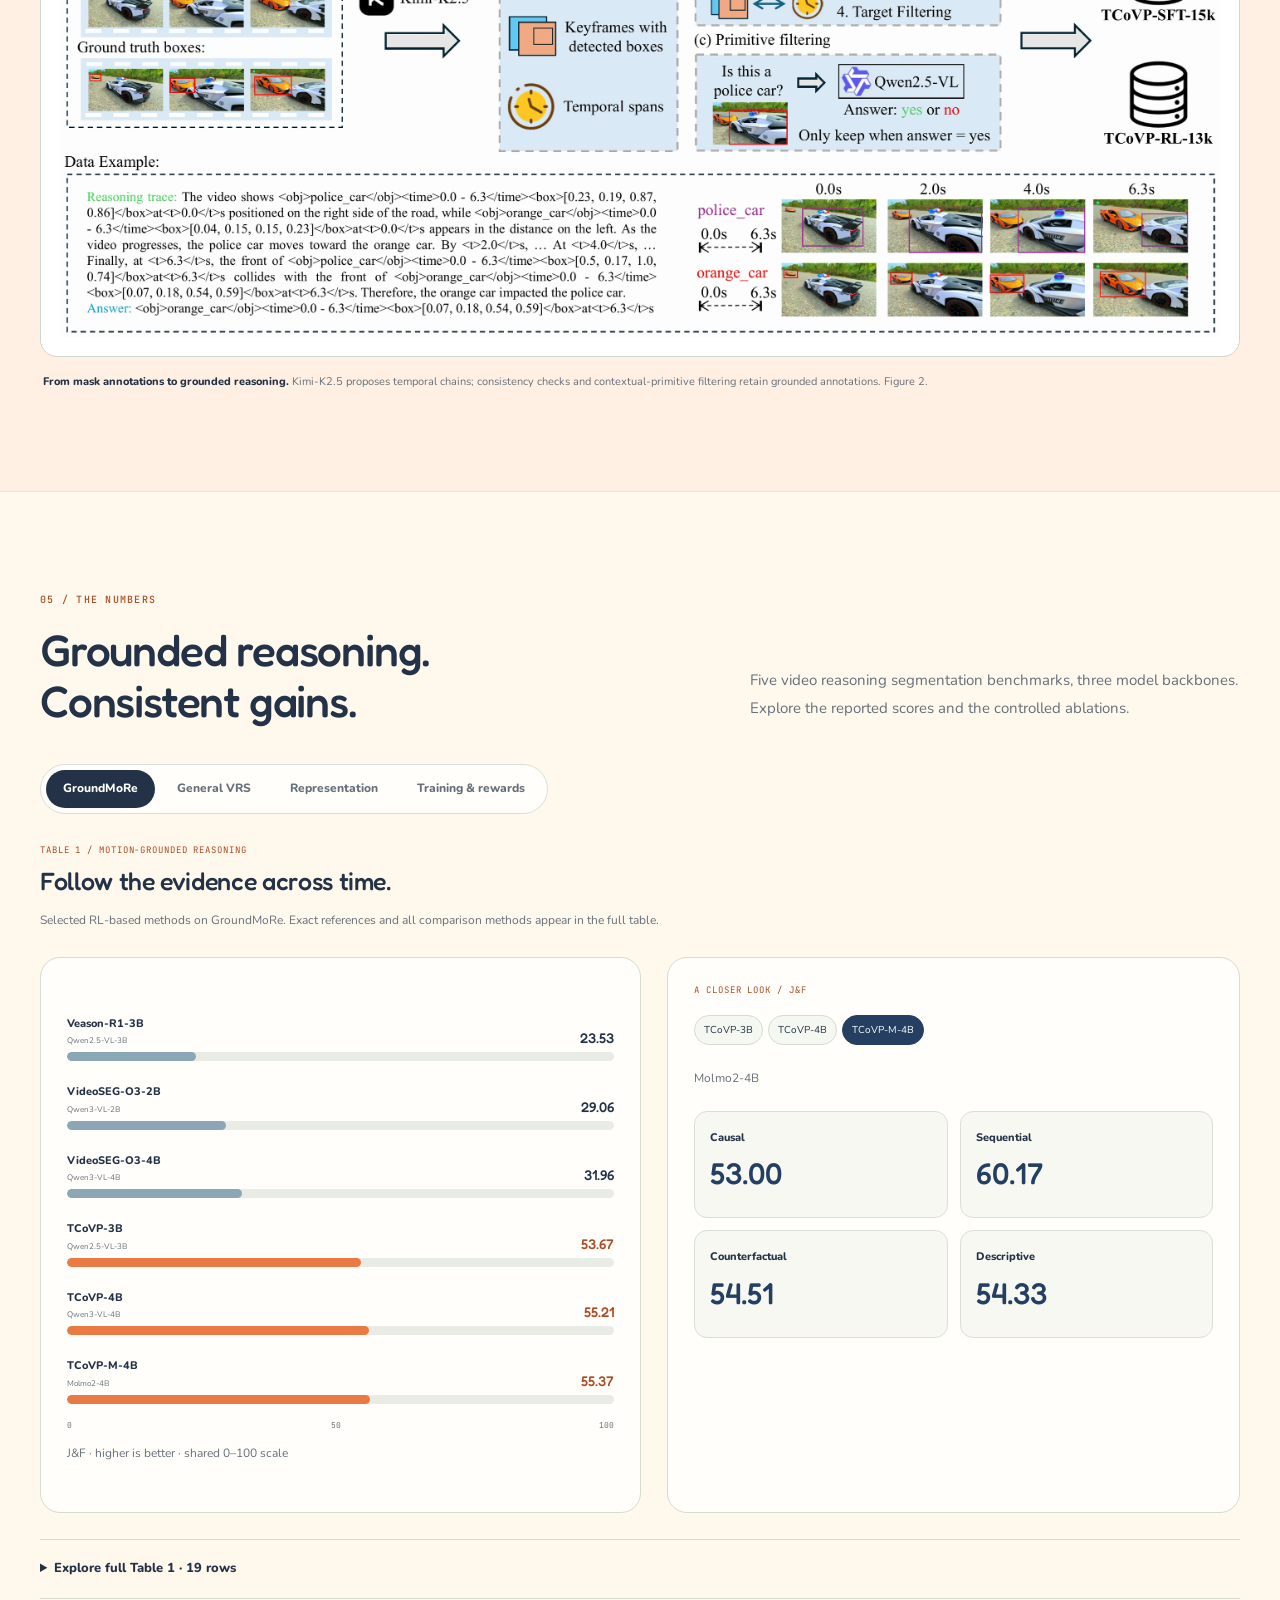
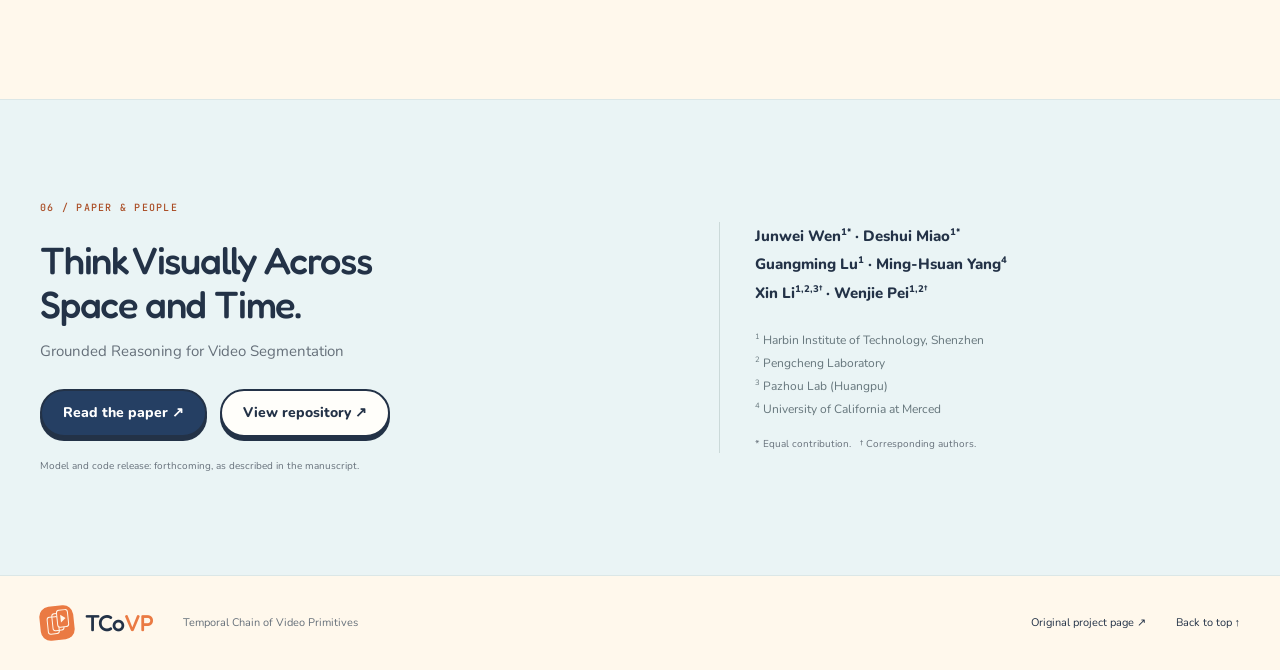
==== commit ac7c8b52: "Show grounded reasoning chains alongside curated GroundMoRe examples" ====
--- a/docs/next/index.html
+++ b/docs/next/index.html
@@ -11,8 +11,8 @@
   <title>TCoVP — Think Visually Across Space and Time</title>
   <link rel="icon" href="assets/favicon.svg" type="image/svg+xml">
   <link rel="stylesheet" href="assets/fonts/fonts.css">
-  <link rel="stylesheet" href="style.css">
-  <script src="app.js?v=20261019-cinema" defer></script>
+  <link rel="stylesheet" href="style.css?v=20261019-reasoning">
+  <script src="app.js?v=20261019-reasoning" defer></script>
   <script src="results.js" defer></script>
 </head>
 <body>
@@ -81,9 +81,19 @@
             <div class="sample-intro"><div><h3 id="sample-title">Trace the handshake before the hug</h3><p id="sample-query">Who clasps hands with the athlete with dyed hair before hugging the athlete with dyed hair?</p></div><button class="pill small" id="sample-replay">Replay <span aria-hidden="true">↻</span></button></div>
             <div class="sample-meta" id="sample-meta" hidden></div>
             <div class="sample-view-controls segmented" id="sample-view-controls" role="group" aria-label="Video view" hidden><button type="button" data-sample-view="raw" aria-pressed="false">Original</button><button type="button" data-sample-view="masked" aria-pressed="true">TCoVP mask</button></div>
-            <details class="sample-trace" id="sample-trace" hidden><summary>Model trace</summary><div class="sample-trace-tools"><span>Original model output</span><a id="sample-trace-download" download>Download original .txt ↗</a></div><p id="sample-trace-status" role="status" aria-live="polite" hidden></p><pre id="sample-trace-content" tabindex="0" aria-label="Original model trace" hidden></pre></details>
             <div class="sample-stage"><video id="sample-video" controls playsinline preload="metadata" aria-label="Selected recorded example"></video><div class="sample-empty" hidden><span>∅</span><p>No matching target.<br><strong>An empty mask is an answer, too.</strong></p></div></div>
             <div class="sample-caption"><span class="live-dot" aria-hidden="true"></span><p id="sample-caption">Replay of a recorded example; no live model inference.</p></div>
+            <section class="sample-reasoning" id="sample-reasoning" aria-labelledby="sample-reasoning-title" hidden>
+              <div class="reasoning-heading"><div><span class="reasoning-code mono">&lt;think&gt;</span><h4 id="sample-reasoning-title">Reasoning chain</h4></div><button class="reasoning-follow" id="sample-reasoning-follow" type="button" aria-pressed="true" title="Keep the current observation visible"><span aria-hidden="true"></span>Follow video</button><span class="mono" id="sample-reasoning-origin">MODEL OUTPUT · ORIGINAL ORDER</span></div>
+              <p class="reasoning-intro" id="sample-reasoning-intro">Read the model’s own words in order. Select a timestamp to inspect its visual evidence.</p>
+              <p class="reasoning-clock-note" id="sample-reasoning-clock-note" hidden></p>
+              <div class="reasoning-body" id="sample-reasoning-body" tabindex="0" role="region" aria-label="Read the model reasoning and answer">
+              <p class="reasoning-status" id="sample-trace-status" role="status" aria-live="polite" hidden></p>
+              <div class="reasoning-reading" id="sample-reasoning-reading" tabindex="0" role="region" aria-label="Model reasoning in original order" hidden><ol class="reasoning-chain" id="sample-reasoning-chain"></ol></div>
+              <div class="reasoning-answer" id="sample-trace-answer" hidden><span class="mono">&lt;answer&gt;</span><h5>Selected target primitives</h5><p id="sample-trace-answer-content"></p></div>
+              <details class="sample-trace" id="sample-trace"><summary><span id="sample-trace-raw-label">Original trace</span><span aria-hidden="true">↗</span></summary><div class="sample-trace-tools"><span>Saved text, including its primitive tokens.</span><a id="sample-trace-download" download>Download original .txt ↗</a></div><pre id="sample-trace-content" tabindex="0" aria-label="Original model trace" hidden></pre></details>
+              </div>
+            </section>
             <div class="evidence-panel"><div class="evidence-heading"><h4>Read the visual evidence</h4><span class="mono" id="evidence-source">PAPER + RECORDED DEMO</span></div><div id="evidence-steps" class="evidence-steps"></div></div>
             <div class="sample-conclusion" id="sample-conclusion"></div>
           </article>
--- a/docs/next/style.css
+++ b/docs/next/style.css
@@ -3080,8 +3080,77 @@
 .sample-meta{display:flex;flex-wrap:wrap;align-items:center;gap:7px 14px;padding:0 25px 14px;font-size:10px;color:var(--muted)}.sample-meta a{color:var(--orange-deep);text-decoration:underline;text-underline-offset:3px}.sample-meta .sample-run-label{font-family:var(--mono);font-size:9px}.sample-view-controls{margin:0 25px 15px;width:fit-content}.sample-view-controls button{font-size:10px;padding:7px 12px}
 @media(max-width:640px){.sample-meta{padding:0 15px 13px;font-size:9px}.sample-meta .sample-run-label{font-size:8px}.sample-view-controls{margin:0 15px 13px}}
 
-.sample-trace{margin:0 25px 15px;border:1px solid #d6dfd9;border-radius:10px;background:#f8f9f2;overflow:hidden}.sample-trace summary{padding:11px 14px;cursor:pointer;font-size:12px;font-weight:800}.sample-trace-tools{display:flex;gap:10px;justify-content:space-between;flex-wrap:wrap;padding:0 14px 10px;color:var(--muted);font-size:10px}.sample-trace a{color:var(--orange-deep);text-decoration:underline;text-underline-offset:3px}.sample-trace>p{padding:0 14px 12px;font-size:11px;color:var(--muted)}.sample-trace pre{font:10px/1.7 var(--mono);white-space:pre;overflow:auto;max-height:280px;max-width:100%;margin:0;padding:14px;border-top:1px solid #d6dfd9;background:#fffdfa;color:var(--ink)}.sample-trace pre:focus-visible{outline:3px solid var(--orange);outline-offset:-3px}
-@media(max-width:640px){.sample-trace{margin:0 15px 13px}.sample-trace-tools{font-size:9px}.sample-trace pre{font-size:9px;max-height:220px}}
+.sample-reasoning{margin:0 25px 20px;border:1px solid #d5dfd9;border-radius:13px;background:#fffdf6;min-width:0;overflow:hidden}
+.reasoning-heading{display:flex;align-items:center;justify-content:space-between;flex-wrap:wrap;gap:12px;padding:18px 18px 0}
+.reasoning-heading>div{display:flex;align-items:center;flex-wrap:wrap;gap:10px}
+.reasoning-heading h4{font-size:17px;margin:0;color:var(--navy)}
+.reasoning-heading>.mono{font-size:8px;letter-spacing:.08em;color:var(--muted)}
+.reasoning-follow{display:inline-flex;align-items:center;gap:5px;padding:5px 7px;border:1px solid #cedfd2;border-radius:6px;background:#eaf2e6;color:#426143;font:8px/1.4 var(--mono);white-space:nowrap}
+.reasoning-follow>span{width:5px;height:5px;border-radius:50%;background:#6d956b}
+.reasoning-follow[aria-pressed="false"]{background:#f6f3e9;border-color:#dedbd0;color:var(--muted)}
+.reasoning-follow[aria-pressed="false"]>span{background:#a8aaa2}
+.reasoning-follow:focus-visible{outline:2px solid var(--orange);outline-offset:2px}
+.reasoning-code{display:inline-block;padding:4px 7px;border-radius:5px;background:var(--navy);color:#fffdf6;font-size:9px}
+.reasoning-intro{font-size:11px;line-height:1.7;color:var(--muted);margin:10px 18px 15px}
+.reasoning-clock-note{font-size:10px;line-height:1.7;color:#756347;background:#f8eedc;border-left:2px solid #d3aa68;padding:8px 10px;margin:0 18px 15px}
+.reasoning-status{font-size:12px;line-height:1.7;margin:15px 18px;color:var(--muted)}
+.reasoning-status a,.sample-trace a{color:var(--orange-deep);text-decoration:underline;text-underline-offset:3px}
+.reasoning-reading{max-height:390px;overflow:auto;overscroll-behavior:contain;scrollbar-width:thin;scrollbar-color:#b2c7bf #f5f4eb;padding:0 12px 12px;scroll-padding:12px;min-width:0}
+.reasoning-chain{list-style:none;padding:0;margin:0;counter-reset:none}
+.reasoning-observation{position:relative;display:grid;grid-template-columns:26px minmax(0,1fr);gap:12px;padding:13px 12px;border:1px solid transparent;border-radius:9px;transition:background .22s,border-color .22s}
+.reasoning-observation+.reasoning-observation{margin-top:5px}
+.reasoning-number{position:relative;z-index:1;display:grid;place-items:center;align-self:start;width:26px;height:26px;border:1px solid #d5dfd9;border-radius:50%;background:#fffdf6;color:var(--muted);font-size:8px;transition:background .22s,color .22s}
+.reasoning-observation:not(:last-child)::after{content:"";position:absolute;top:41px;bottom:-16px;left:25px;width:1px;background:#dce4dc}
+.reasoning-observation-text{position:relative;margin:1px 0 0;min-width:0;font-size:12px;line-height:2.45;overflow-wrap:anywhere;color:#38434a;white-space:pre-wrap}
+.reasoning-observation.is-active{background:#edf4e9;border-color:#d1dfc9}
+.reasoning-observation.is-active .reasoning-number{background:var(--navy);border-color:var(--navy);color:#fffdf6}
+.trace-token{display:inline-flex;max-width:100%;vertical-align:middle;align-items:center;gap:5px;border:1px solid #d5dfd9;background:#f3f6f0;border-radius:5px;margin:2px 2px;padding:2px 5px;color:#2f5a4c;font:9px/1.6 var(--mono);text-align:left;white-space:normal;overflow-wrap:anywhere}
+.trace-token-label{flex:none;font-size:7px;letter-spacing:.02em;opacity:.65;font-weight:700}
+.trace-token-value{min-width:0;overflow-wrap:anywhere}
+.trace-token-obj{background:#e7f0eb;border-color:#c5d9ce;color:#234a40}
+.trace-token-time{background:#f0ebf8;border-color:#ded4ed;color:#655182}
+.trace-token-box{background:#f2f0e7;border-color:#dedbd0;color:#686248;font-size:8px}
+.trace-token-t{background:#fff0de;border-color:#edceb3;color:#9b531e;cursor:pointer;transition:background .2s,transform .2s,border-color .2s}
+.trace-token-t:hover:not(:disabled),.trace-token-t.is-current{background:#fbd7b3;border-color:#d99d65;color:#6e3b16}
+.trace-token-t:active:not(:disabled){transform:translateY(1px)}
+.trace-token-t:disabled{cursor:default;opacity:.6}
+.trace-token-t.is-static{cursor:default}
+.trace-token-t.is-static:hover{background:#fff0de;border-color:#edceb3;color:#9b531e}
+.trace-token-t:focus-visible{outline:2px solid var(--orange-deep);outline-offset:2px}
+.reasoning-reading:focus-visible{outline:2px solid var(--orange);outline-offset:-2px}
+.reasoning-body:focus-visible{outline:2px solid var(--orange);outline-offset:-2px}
+.reasoning-answer{padding:16px 18px;border-top:1px solid #d5dfd9;background:#edf2e4}
+.reasoning-answer>.mono{display:block;color:#5a7057;font-size:9px;margin-bottom:5px}
+.reasoning-answer h5{font-size:12px;color:var(--navy);margin:0 0 9px}
+.reasoning-answer p{margin:0;font-size:12px;line-height:2.2;overflow-wrap:anywhere}
+.sample-trace{border-top:1px solid #d5dfd9;background:#f7f7ed;min-width:0}
+.sample-trace summary{display:flex;align-items:center;justify-content:space-between;padding:12px 18px;cursor:pointer;font-size:10px;font-weight:800;color:var(--muted)}
+.sample-trace summary::-webkit-details-marker{display:none}
+.sample-trace[open] summary{color:var(--navy)}
+.sample-trace-tools{display:flex;gap:10px;justify-content:space-between;flex-wrap:wrap;padding:0 18px 12px;color:var(--muted);font-size:9px}
+.sample-trace pre{font:10px/1.8 var(--mono);white-space:pre-wrap;overflow-wrap:anywhere;overflow:auto;max-height:280px;max-width:100%;margin:0;padding:18px;border-top:1px solid #d5dfd9;background:#fffdfa;color:var(--ink)}
+.sample-trace pre:focus-visible{outline:3px solid var(--orange);outline-offset:-3px}
+@media(max-width:640px){
+  .sample-reasoning{margin:0 15px 15px;border-radius:10px}
+  .reasoning-heading{padding:15px 12px 0;gap:7px}
+  .reasoning-heading h4{font-size:15px}
+  .reasoning-heading>.mono{font-size:7px}
+  .reasoning-intro{margin:9px 12px 12px;font-size:10px}
+  .reasoning-clock-note{margin:0 12px 12px;font-size:9px}
+  .reasoning-reading{padding:0 5px 8px;max-height:370px}
+  .reasoning-observation{grid-template-columns:22px minmax(0,1fr);gap:8px;padding:10px 6px}
+  .reasoning-number{width:22px;height:22px;font-size:7px}
+  .reasoning-observation:not(:last-child)::after{left:17px;top:33px}
+  .reasoning-observation-text{font-size:11px;line-height:2.55}
+  .trace-token{font-size:8px;padding:2px 4px;gap:4px}
+  .trace-token-box{font-size:7px}
+  .trace-token-label{font-size:6px}
+  .reasoning-answer{padding:13px 12px}
+  .sample-trace summary{padding:12px}
+  .sample-trace-tools{padding:0 12px 12px;font-size:8px}
+  .sample-trace pre{font-size:9px;max-height:240px;padding:12px}
+}
+@media(prefers-reduced-motion:reduce){.reasoning-observation,.reasoning-number,.trace-token-t{transition:none}}
 
 /* Keep portrait runs readable without stretching them into the landscape player. */
 .sample-stage.is-portrait{width:min(315px,calc(100% - 50px),39.375vh);margin-inline:auto}.sample-stage.is-portrait video{display:block;width:100%;height:auto;aspect-ratio:9/16;max-height:min(70vh,560px);object-fit:contain}.sample-conclusion.has-result-note{flex-wrap:wrap}.sample-conclusion .sample-result-note{flex-basis:100%;padding-top:10px;border-top:1px solid #d8e1d0;line-height:1.7;color:#655a45}.sample-result-note strong{color:inherit}
@@ -3089,6 +3158,39 @@
 
 /* Pair a portrait run with its ordered evidence on wide screens. */
 @media(min-width:1100px){
+  .sample-player.has-reasoning:not(.has-portrait){
+    display:grid;
+    grid-template-columns:minmax(0,1fr) minmax(0,1fr);
+    align-items:start;
+  }
+  .sample-player.has-reasoning:not(.has-portrait)>.panel-bar{grid-column:1/-1;grid-row:1}
+  .sample-player.has-reasoning:not(.has-portrait)>.sample-intro{grid-column:1/-1;grid-row:2}
+  .sample-player.has-reasoning:not(.has-portrait)>.sample-meta{grid-column:1/-1;grid-row:3}
+  .sample-player.has-reasoning:not(.has-portrait)>.sample-view-controls{grid-column:1/-1;grid-row:4}
+  .sample-player.has-reasoning:not(.has-portrait)>.sample-stage{grid-column:1;grid-row:5;margin-right:9px}
+  .sample-player.has-reasoning:not(.has-portrait)>.sample-caption{grid-column:1;grid-row:6;padding-right:12px}
+  .sample-player.has-reasoning:not(.has-portrait)>.sample-reasoning{grid-column:2;grid-row:5/7;display:flex;flex-direction:column;margin-left:9px;max-height:clamp(340px,30vw,440px)}
+  .sample-player.has-reasoning:not(.has-portrait)>.evidence-panel{grid-column:1/-1;grid-row:7}
+  .sample-player.has-reasoning:not(.has-portrait)>.sample-conclusion{grid-column:1/-1;grid-row:8}
+  .sample-player.has-reasoning:not(.has-portrait) .reasoning-heading,
+  .sample-player.has-reasoning:not(.has-portrait) .reasoning-intro,
+  .sample-player.has-reasoning:not(.has-portrait) .reasoning-clock-note{flex-shrink:0}
+  .sample-player.has-reasoning:not(.has-portrait) .reasoning-heading{padding:14px 12px 0;gap:7px}
+  .sample-player.has-reasoning:not(.has-portrait) .reasoning-heading h4{font-size:15px}
+  .sample-player.has-reasoning:not(.has-portrait) .reasoning-heading>.mono{font-size:7px}
+  .sample-player.has-reasoning:not(.has-portrait) .reasoning-intro{margin:9px 12px 12px;font-size:10px}
+  .sample-player.has-reasoning:not(.has-portrait) .reasoning-clock-note{margin:0 12px 12px;font-size:9px}
+  .sample-player.has-reasoning:not(.has-portrait) .reasoning-body{min-height:0;overflow:auto;overscroll-behavior:contain;scrollbar-width:thin;scrollbar-color:#b2c7bf #f5f4eb}
+  .sample-player.has-reasoning:not(.has-portrait) .reasoning-reading{max-height:none;overflow:visible;padding:0 5px 8px}
+  .sample-player.has-reasoning:not(.has-portrait) .reasoning-observation{grid-template-columns:22px minmax(0,1fr);gap:8px;padding:10px 6px}
+  .sample-player.has-reasoning:not(.has-portrait) .reasoning-number{width:22px;height:22px;font-size:7px}
+  .sample-player.has-reasoning:not(.has-portrait) .reasoning-observation:not(:last-child)::after{left:17px;top:33px}
+  .sample-player.has-reasoning:not(.has-portrait) .reasoning-observation-text{font-size:11px;line-height:2.4}
+  .sample-player.has-reasoning:not(.has-portrait) .trace-token{font-size:8px;padding:2px 4px;gap:4px}
+  .sample-player.has-reasoning:not(.has-portrait) .trace-token-box{font-size:7px}
+  .sample-player.has-reasoning:not(.has-portrait) .trace-token-label{font-size:6px}
+  .sample-player.has-reasoning:not(.has-portrait) .reasoning-answer{padding:13px 12px}
+  .sample-player.has-reasoning:not(.has-portrait) .sample-trace pre{max-height:none}
   .sample-player.has-portrait:has(> .evidence-panel:not([hidden])){
     display:grid;
     grid-template-columns:minmax(0,.9fr) minmax(0,1.1fr);
@@ -3098,10 +3200,10 @@
   .sample-player.has-portrait>.sample-intro{grid-column:1/-1;grid-row:2}
   .sample-player.has-portrait>.sample-meta{grid-column:1/-1;grid-row:3}
   .sample-player.has-portrait>.sample-view-controls{grid-column:1/-1;grid-row:4}
-  .sample-player.has-portrait>.sample-trace{grid-column:1/-1;grid-row:5;min-width:0}
-  .sample-player.has-portrait>.sample-stage{grid-column:1;grid-row:6}
-  .sample-player.has-portrait>.sample-caption{grid-column:1;grid-row:7;min-width:0}
-  .sample-player.has-portrait>.evidence-panel{grid-column:2;grid-row:6/8;border-top:0;padding:0 25px 20px 0;min-width:0}
+  .sample-player.has-portrait>.sample-stage{grid-column:1;grid-row:5}
+  .sample-player.has-portrait>.sample-caption{grid-column:1;grid-row:6;min-width:0}
+  .sample-player.has-portrait>.evidence-panel{grid-column:2;grid-row:5/7;border-top:0;padding:0 25px 20px 0;min-width:0}
+  .sample-player.has-portrait>.sample-reasoning{grid-column:1/-1;grid-row:7}
   .sample-player.has-portrait>.sample-conclusion{grid-column:1/-1;grid-row:8}
   .sample-player.has-portrait .evidence-steps{grid-template-columns:1fr;gap:9px}
   .sample-player.has-portrait .evidence-step{display:grid;grid-template-columns:90px minmax(0,1fr);column-gap:12px;padding:12px}
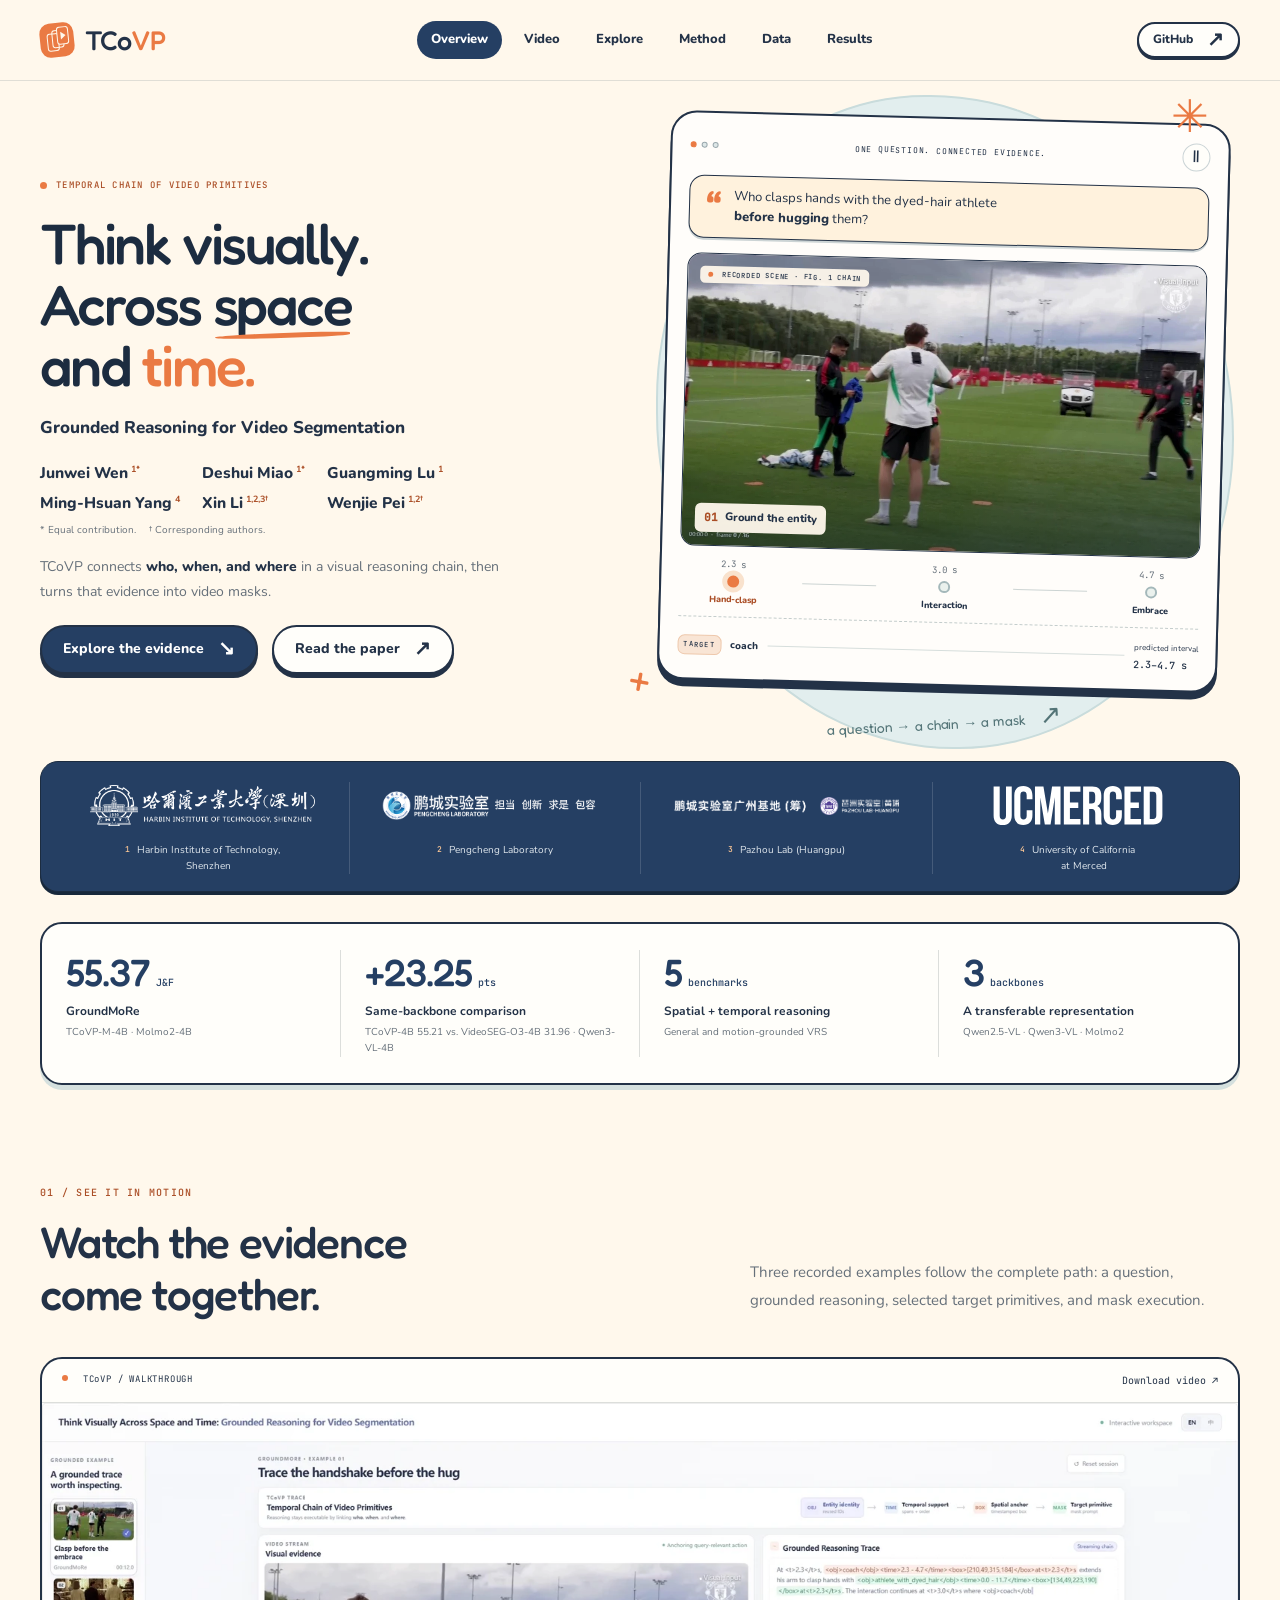
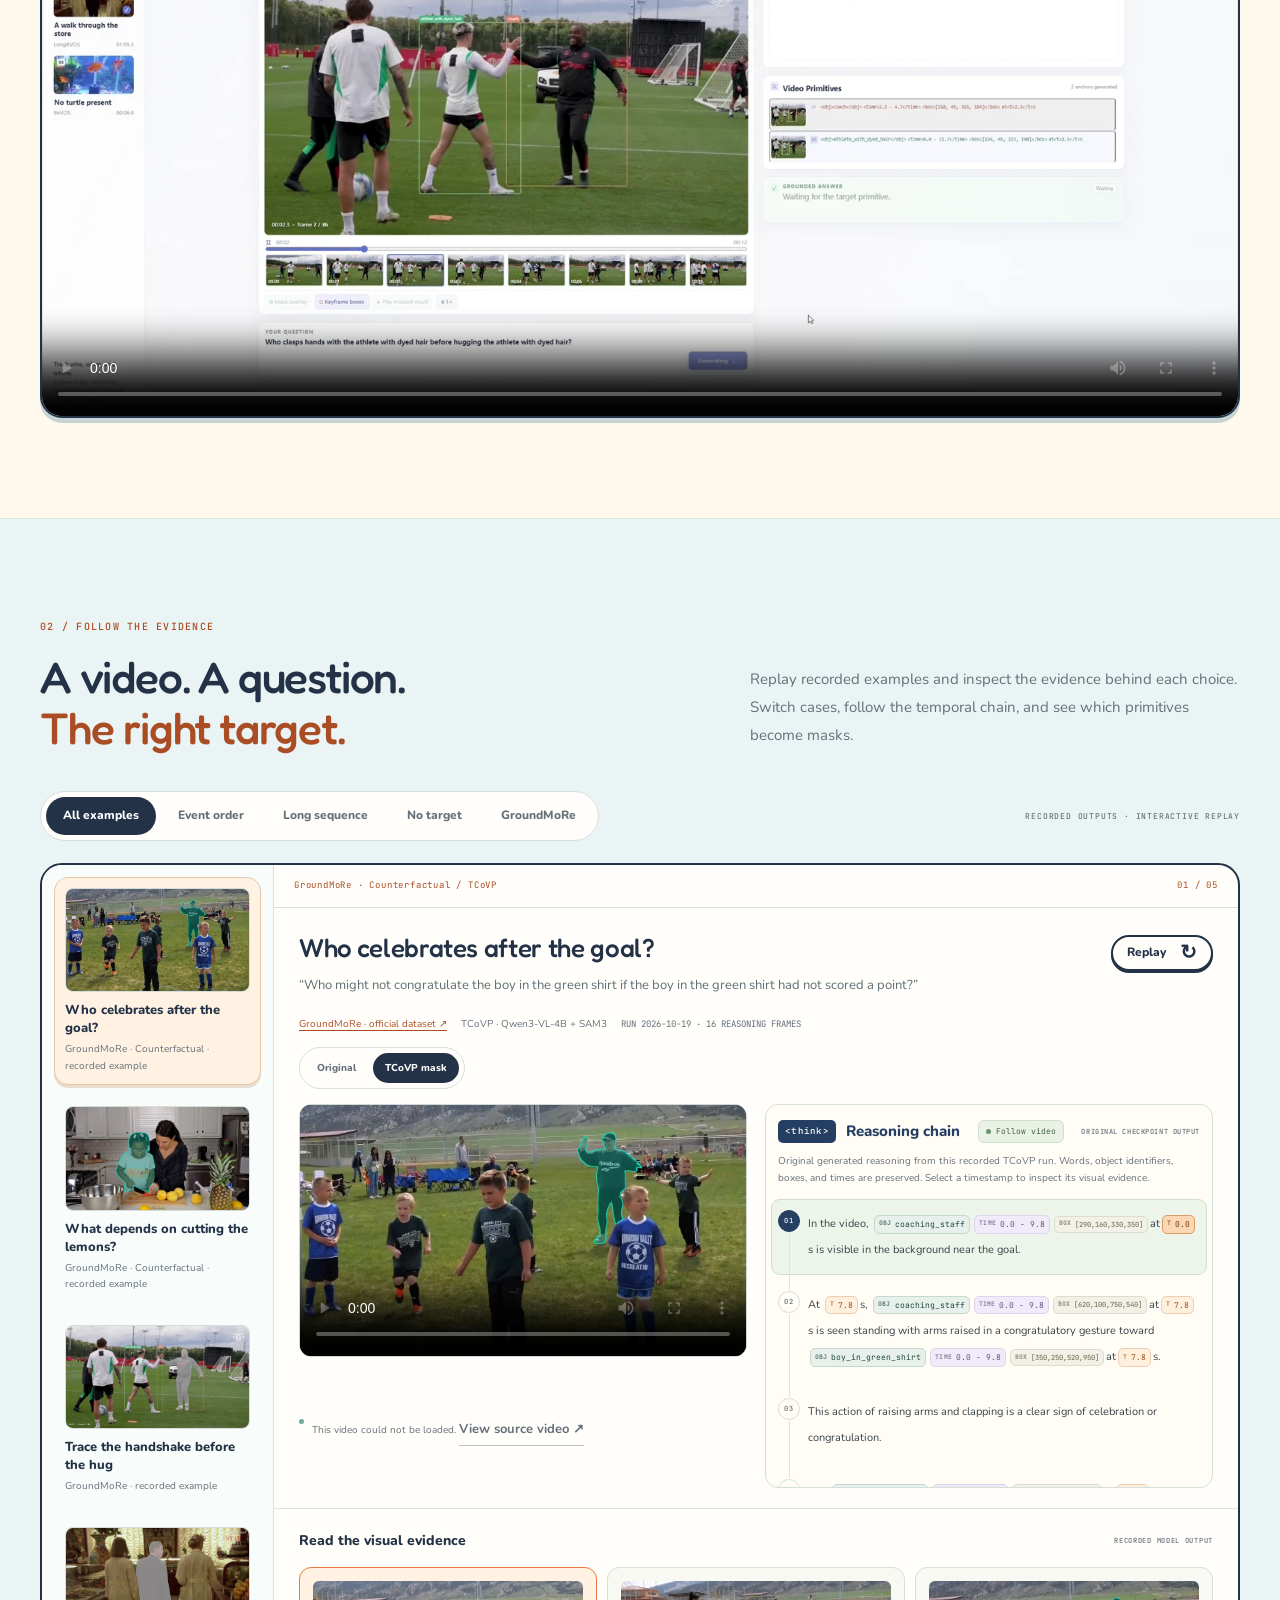
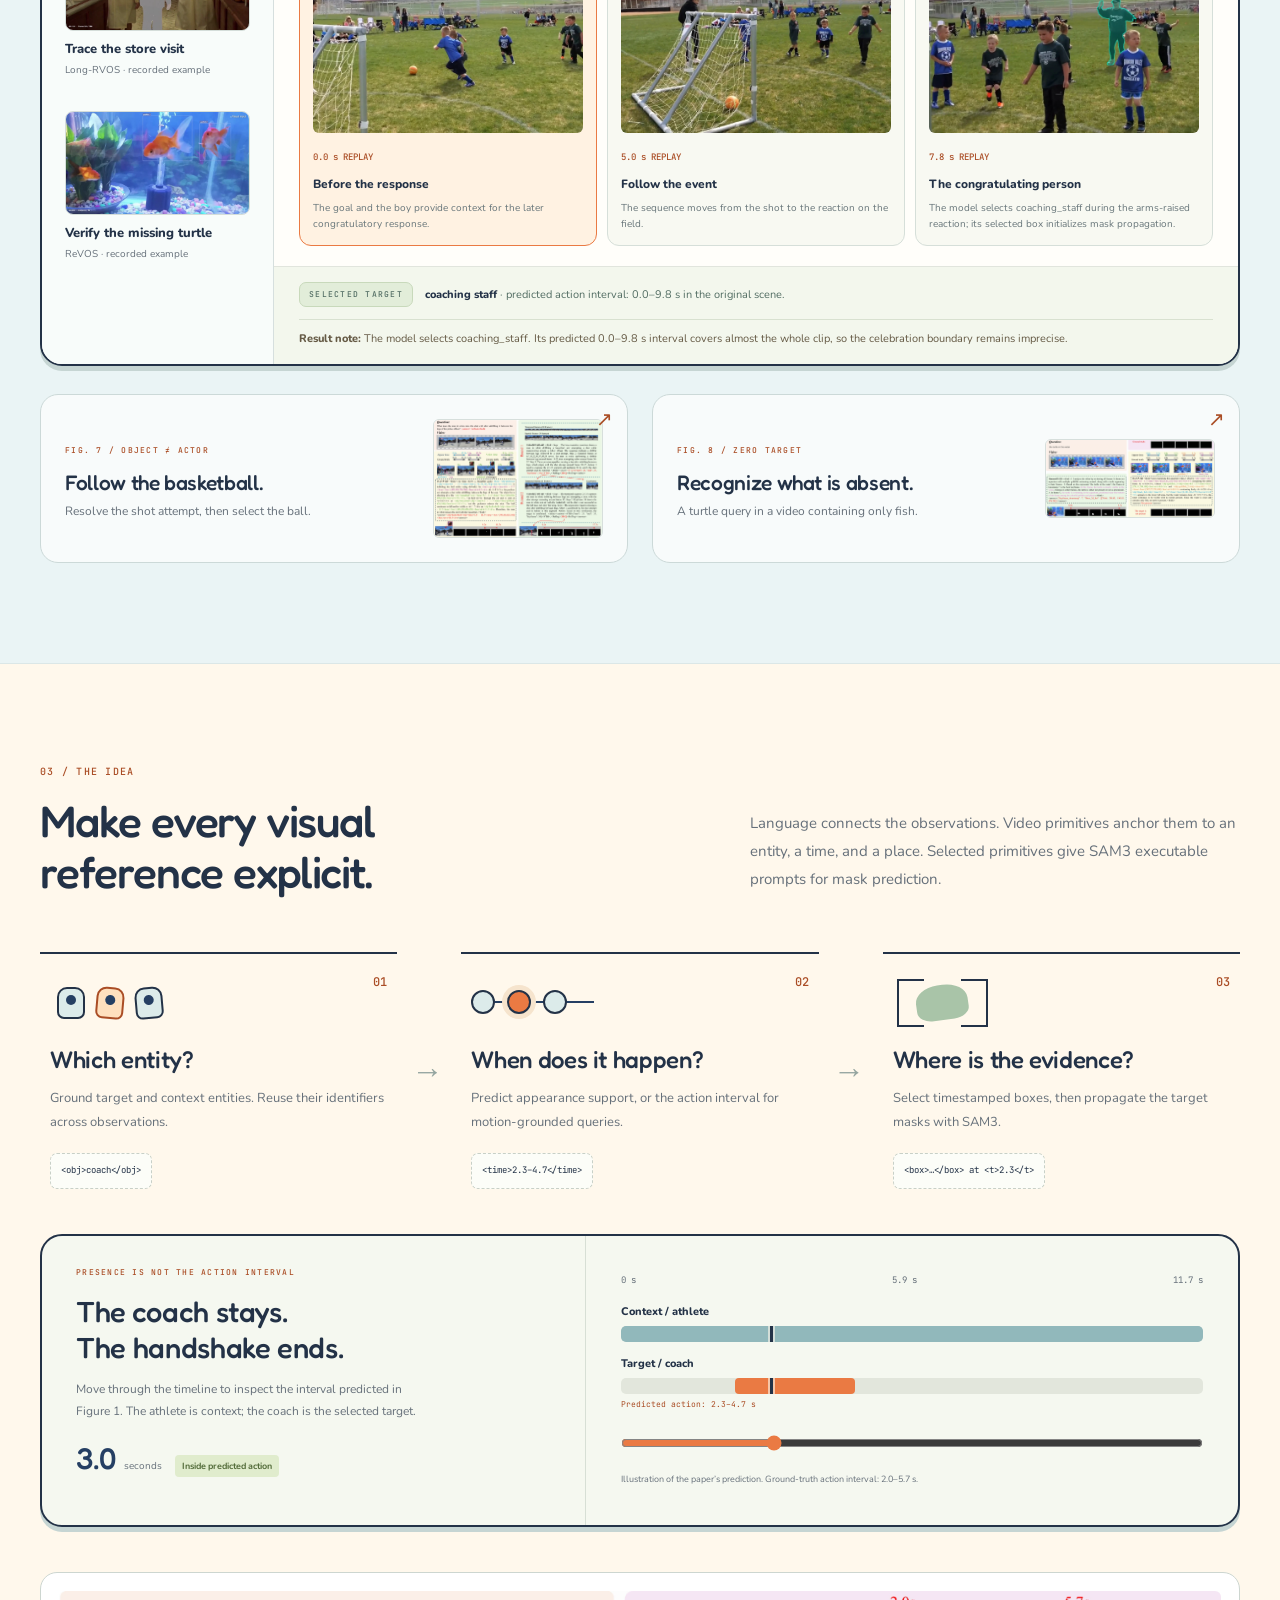
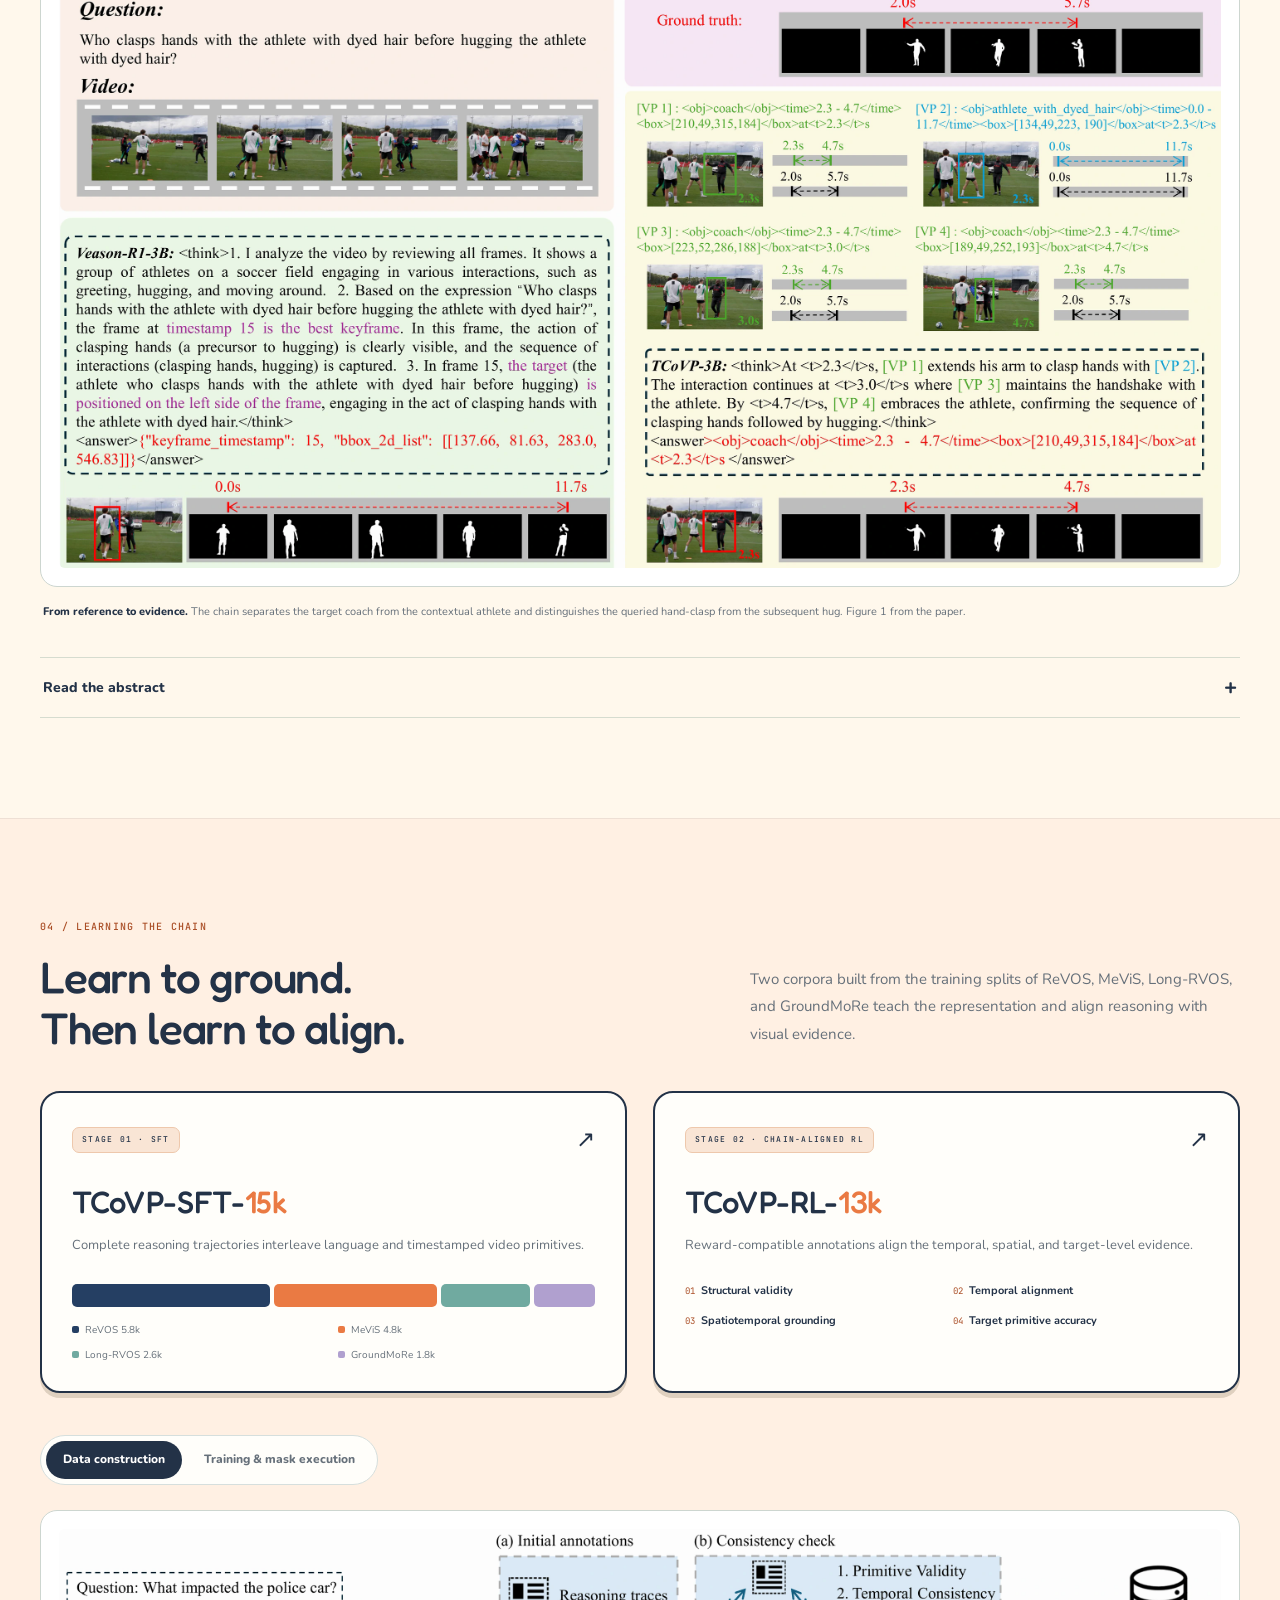
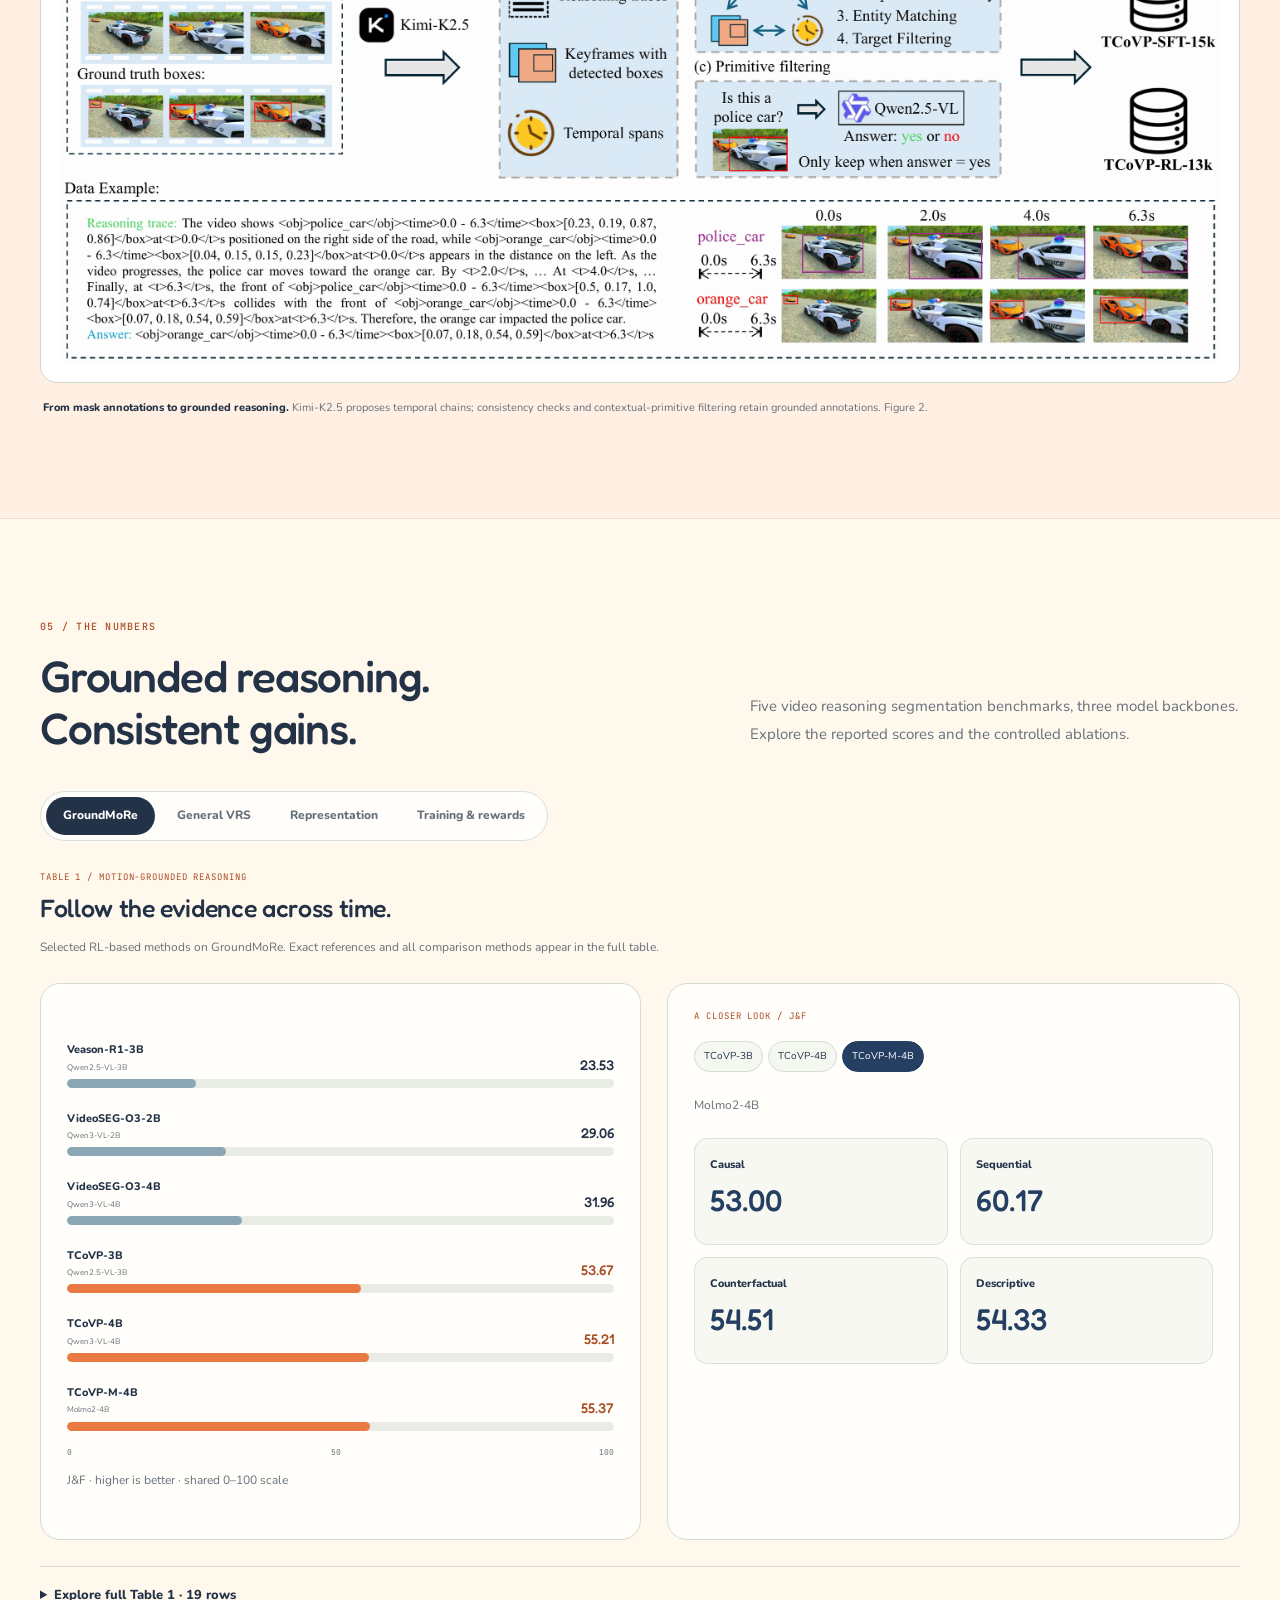
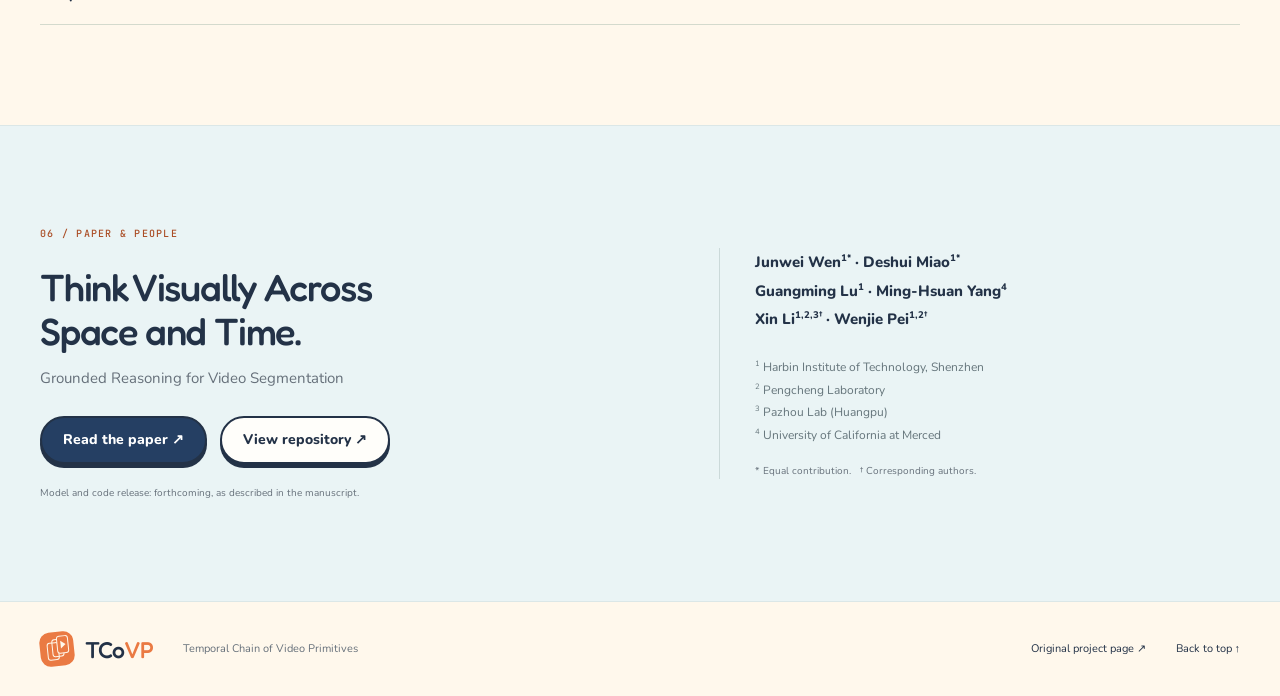
==== commit 844e41f5: "Feature the complete author list and official affiliations in the hero" ====
--- a/docs/next/index.html
+++ b/docs/next/index.html
@@ -11,7 +11,7 @@
   <title>TCoVP — Think Visually Across Space and Time</title>
   <link rel="icon" href="assets/favicon.svg" type="image/svg+xml">
   <link rel="stylesheet" href="assets/fonts/fonts.css">
-  <link rel="stylesheet" href="style.css?v=20261019-reasoning">
+  <link rel="stylesheet" href="style.css?v=20261019-authors">
   <script src="app.js?v=20261019-reasoning" defer></script>
   <script src="results.js" defer></script>
 </head>
@@ -32,9 +32,19 @@
         <p class="eyebrow"><span class="status-dot" aria-hidden="true"></span> TEMPORAL CHAIN OF VIDEO PRIMITIVES</p>
         <h1>Think visually.<br>Across <span class="word-space">space</span><br>and <span class="word-time">time.</span></h1>
         <p class="hero-subtitle">Grounded Reasoning for Video Segmentation</p>
-        <p class="hero-description">Follow the right entity, through the right event. TCoVP connects <strong>who, when, and where</strong> in a visual reasoning chain — then turns its evidence into video masks.</p>
+        <div class="hero-byline">
+          <ol class="hero-authors" aria-label="Paper authors" aria-describedby="hero-author-notes">
+            <li>Junwei Wen<sup>1*</sup></li>
+            <li>Deshui Miao<sup>1*</sup></li>
+            <li>Guangming Lu<sup>1</sup></li>
+            <li>Ming-Hsuan Yang<sup>4</sup></li>
+            <li>Xin Li<sup>1,2,3†</sup></li>
+            <li>Wenjie Pei<sup>1,2†</sup></li>
+          </ol>
+          <p class="hero-author-notes" id="hero-author-notes">* Equal contribution. <span>† Corresponding authors.</span></p>
+        </div>
+        <p class="hero-description">TCoVP connects <strong>who, when, and where</strong> in a visual reasoning chain, then turns that evidence into video masks.</p>
         <div class="hero-actions"><a class="pill primary" href="#samples">Explore the evidence <span aria-hidden="true">↘</span></a><a class="pill" href="assets/TCoVP_arXiv.pdf" target="_blank" rel="noopener">Read the paper <span aria-hidden="true">↗</span></a></div>
-        <a class="text-link" href="#authors">Junwei Wen, Deshui Miao, et al. <span aria-hidden="true">↓</span></a>
       </div>
       <div class="hero-art" aria-label="Animated illustration of a temporal video primitive chain">
         <div class="art-orbit" aria-hidden="true"></div><span class="spark spark-one" aria-hidden="true">✳</span><span class="spark spark-two" aria-hidden="true">+</span>
@@ -55,6 +65,14 @@
           <div class="hero-answer"><span class="tag">TARGET</span><strong>coach</strong><span class="answer-line" aria-hidden="true"></span><span>predicted interval <b>2.3–4.7 s</b></span></div>
         </div>
         <div class="art-caption">a question → a chain → a mask <span aria-hidden="true">↗</span></div>
+      </div>
+      <div class="hero-affiliations" aria-label="Author affiliations">
+        <ol>
+          <li><a href="https://www.hitsz.edu.cn/" target="_blank" rel="noopener noreferrer"><span class="affiliation-logo"><img src="assets/affiliations/hitsz-logo.png" width="365" height="67" alt=""></span><span class="affiliation-name"><span class="affiliation-number">1</span><span>Harbin Institute of Technology,<br>Shenzhen</span></span></a></li>
+          <li><a href="https://www.pcl.ac.cn/" target="_blank" rel="noopener noreferrer"><span class="affiliation-logo"><img src="assets/affiliations/pengcheng-logo.png" width="619" height="78" alt=""></span><span class="affiliation-name"><span class="affiliation-number">2</span><span>Pengcheng Laboratory</span></span></a></li>
+          <li><a href="https://www.pazhoulab-huangpu.com/" target="_blank" rel="noopener noreferrer"><span class="affiliation-logo"><img src="assets/affiliations/pazhou-huangpu-logo.png" width="511" height="41" alt=""></span><span class="affiliation-name"><span class="affiliation-number">3</span><span>Pazhou Lab (Huangpu)</span></span></a></li>
+          <li><a href="https://www.ucmerced.edu/" target="_blank" rel="noopener noreferrer"><span class="affiliation-logo"><img src="assets/affiliations/ucmerced-logotype-white.svg" width="1816" height="427" alt=""></span><span class="affiliation-name"><span class="affiliation-number">4</span><span>University of California<br>at Merced</span></span></a></li>
+        </ol>
       </div>
     </section>
 
--- a/docs/next/style.css
+++ b/docs/next/style.css
@@ -3212,3 +3212,105 @@
   .sample-player.has-portrait .evidence-step>h4{grid-column:2;grid-row:2;margin:4px 0;font-size:12px}
   .sample-player.has-portrait .evidence-step>p{grid-column:2;grid-row:3;font-size:10px;line-height:1.6}
 }
+
+/* Full paper byline and official institution signatures in the opening view. */
+.hero {
+  min-height:0;
+  gap:26px 48px;
+  padding-block:36px 30px;
+}
+.hero .eyebrow { margin-bottom:20px }
+.hero h1 { font-size:clamp(50px,4.45vw,64px) }
+.hero-subtitle { margin-top:18px }
+.hero-description { font-size:14px;line-height:1.75;margin-top:17px;max-width:480px }
+.hero-actions { margin:21px 0 0 }
+.hero-copy { grid-column:1;grid-row:1;min-width:0 }
+.hero-art { grid-column:2;grid-row:1;width:100%;max-width:560px;justify-self:center;margin-top:0 }
+.hero .chain-strip { padding:12px 10px 10px }
+.hero .art-caption { margin-top:18px }
+.hero-byline { margin-top:19px }
+.hero-authors {
+  list-style:none;
+  display:grid;
+  grid-template-columns:repeat(3,max-content);
+  column-gap:22px;
+  row-gap:7px;
+  padding:0;
+  margin:0;
+  color:var(--ink);
+  font-size:15.5px;
+  font-weight:800;
+  line-height:1.5;
+}
+.hero-authors li { white-space:nowrap }
+.hero-authors sup { color:var(--orange-deep);font-size:9px;margin-left:3px;font-weight:700 }
+.hero-author-notes { margin-top:8px;color:var(--muted);font-size:10px;line-height:1.6 }
+.hero-author-notes span { margin-left:10px;white-space:nowrap }
+.hero-affiliations {
+  grid-column:1/-1;
+  grid-row:2;
+  border:1px solid #1c2c40;
+  border-radius:18px;
+  background:var(--navy);
+  color:#fffdf6;
+  padding:20px 16px 17px;
+  box-shadow:0 3px 0 #17283b;
+}
+.hero-affiliations ol { display:grid;grid-template-columns:repeat(4,minmax(0,1fr));list-style:none;margin:0;padding:0 }
+.hero-affiliations li { min-width:0;padding:0 17px }
+.hero-affiliations li+li { border-left:1px solid #ffffff26 }
+.hero-affiliations a { display:block;border-radius:6px;color:inherit }
+.hero-affiliations a:focus-visible { outline:2px solid #ffc996;outline-offset:7px }
+.affiliation-logo { display:flex;align-items:center;justify-content:center;height:48px;margin-bottom:12px }
+.affiliation-logo img { width:100%;height:42px;max-width:225px;object-fit:contain;object-position:center }
+.hero-affiliations li:last-child .affiliation-logo img { max-width:170px;height:40px }
+.affiliation-name { display:flex;justify-content:center;align-items:flex-start;gap:7px;min-height:32px;font-size:10px;line-height:1.6;color:#e1e8ee;text-align:center }
+.affiliation-number { display:inline-block;flex:none;margin-top:1px;color:#ffc996;font:500 8px/1.7 var(--mono) }
+.hero-affiliations a:hover .affiliation-name { color:#fff }
+@media(max-width:1100px) {
+  .hero { gap:25px 32px;padding-block:40px 34px }
+  .hero h1 { font-size:55px }
+  .hero-authors { grid-template-columns:repeat(2,max-content);column-gap:23px;font-size:13px;row-gap:5px }
+  .hero-byline { margin-top:16px }
+  .hero-author-notes { font-size:9px }
+  .hero-affiliations { padding:18px 10px 15px }
+  .hero-affiliations li { padding-inline:12px }
+  .affiliation-logo { height:42px }
+  .affiliation-logo img { height:38px }
+  .affiliation-name { font-size:9px }
+}
+@media(max-width:850px) {
+  .hero { gap:24px 28px;padding-block:36px 31px }
+  .hero h1 { font-size:47px }
+  .hero-description { font-size:12px;line-height:1.75;margin-top:14px }
+  .hero-authors { font-size:12px;column-gap:20px }
+  .hero-authors sup { font-size:8px }
+  .hero-author-notes span { display:block;margin-left:0 }
+  .hero-actions { margin-top:18px }
+  .hero-affiliations li { padding-inline:10px }
+  .affiliation-logo { height:36px;margin-bottom:9px }
+  .affiliation-logo img { height:32px }
+  .hero-affiliations li:last-child .affiliation-logo img { height:31px }
+  .affiliation-name { font-size:9px;gap:4px }
+}
+@media(max-width:640px) {
+  .hero { gap:25px;grid-template-columns:1fr;padding-block:31px 35px }
+  .hero h1 { font-size:clamp(47px,12vw,68px) }
+  .hero-copy { grid-column:1;grid-row:1 }
+  .hero-art { grid-column:1;grid-row:3;margin-top:11px;max-width:460px;width:calc(100% - 16px) }
+  .hero-affiliations { grid-column:1;grid-row:2;padding:18px 12px;border-radius:14px }
+  .hero-affiliations ol { grid-template-columns:repeat(2,minmax(0,1fr));row-gap:19px }
+  .hero-affiliations li { padding-inline:10px }
+  .hero-affiliations li:nth-child(3) { border-left:0 }
+  .hero-affiliations li:nth-child(n+3) { padding-top:16px;border-top:1px solid #ffffff26 }
+  .affiliation-logo { height:34px;margin-bottom:8px }
+  .affiliation-logo img { height:31px }
+  .hero-affiliations li:last-child .affiliation-logo img { max-width:120px;height:29px }
+  .affiliation-name { font-size:9px;min-height:26px }
+  .hero-authors { font-size:13px;column-gap:25px;row-gap:7px }
+  .hero-authors sup { font-size:9px }
+  .hero-author-notes { font-size:9px }
+  .hero-author-notes span { display:inline-block;margin-left:9px }
+  .hero-description { font-size:13px;margin-top:16px;max-width:420px }
+  .hero-actions { margin-top:19px }
+}
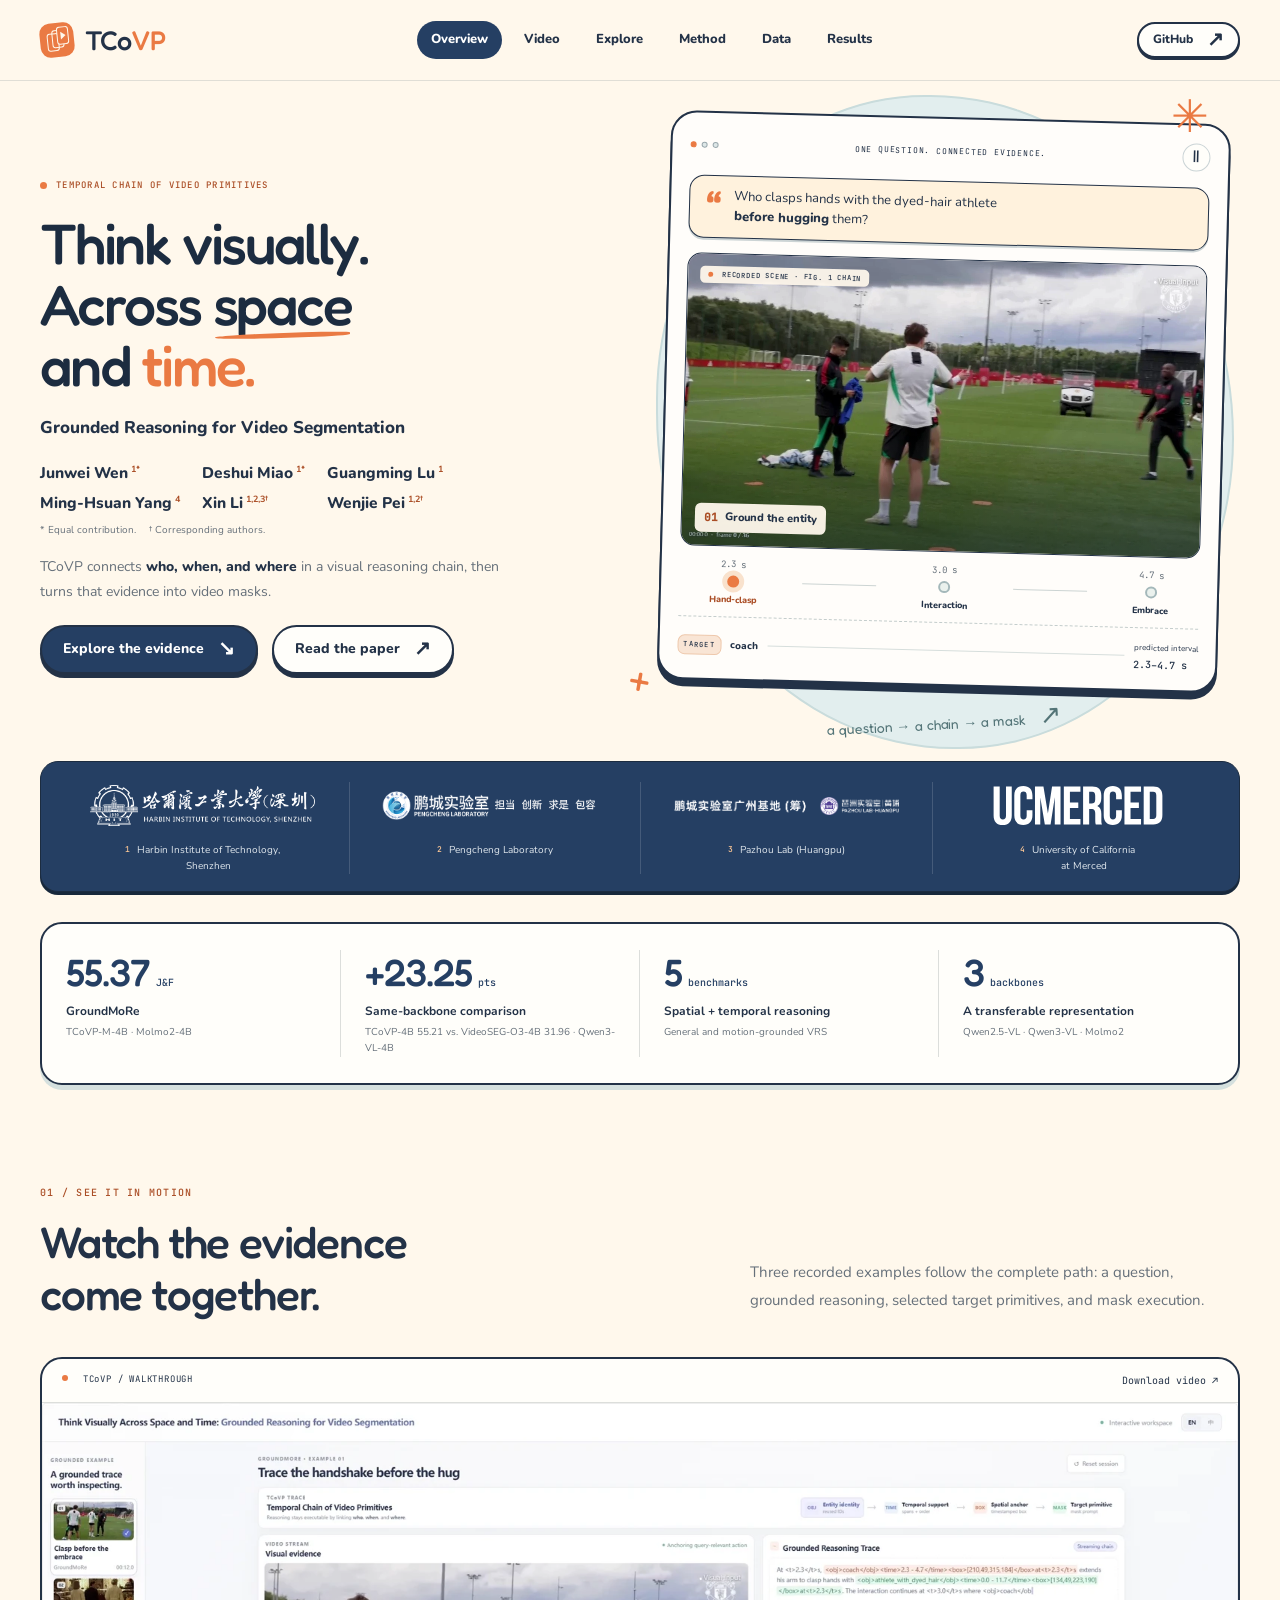
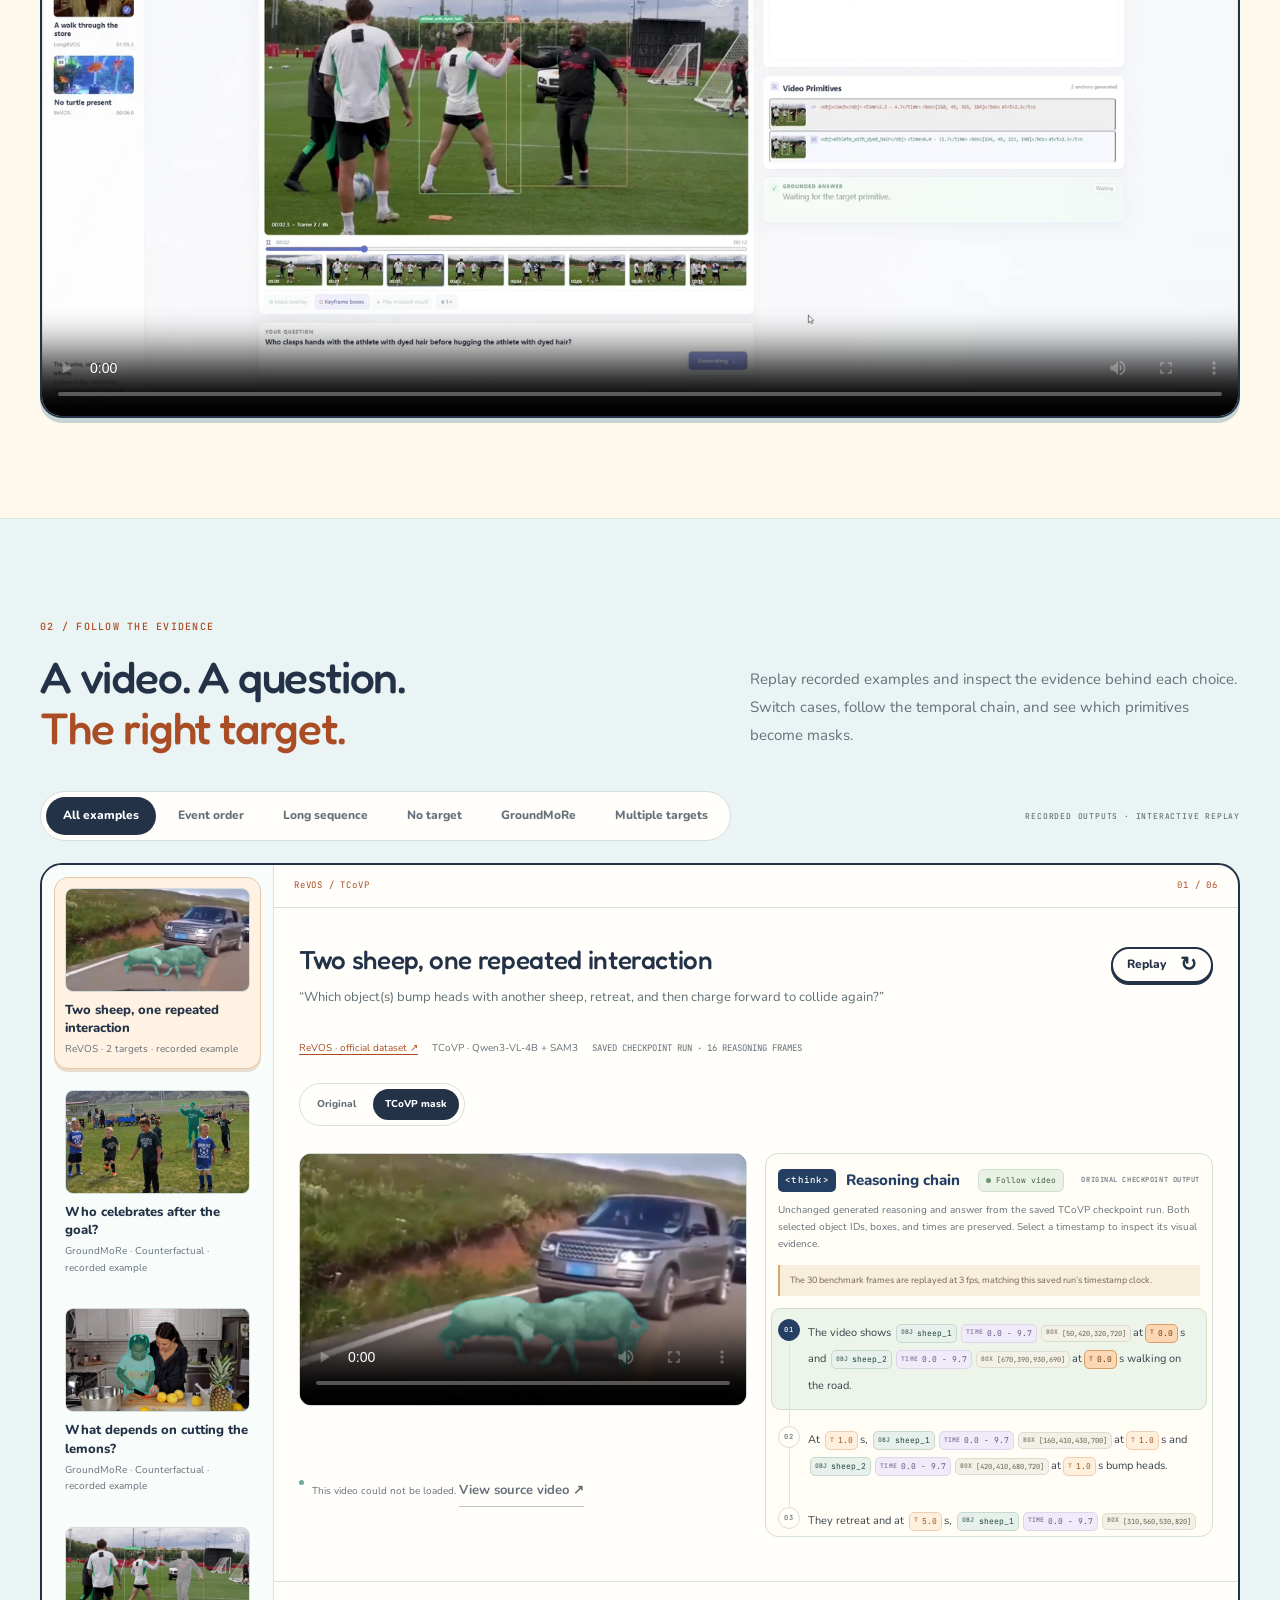
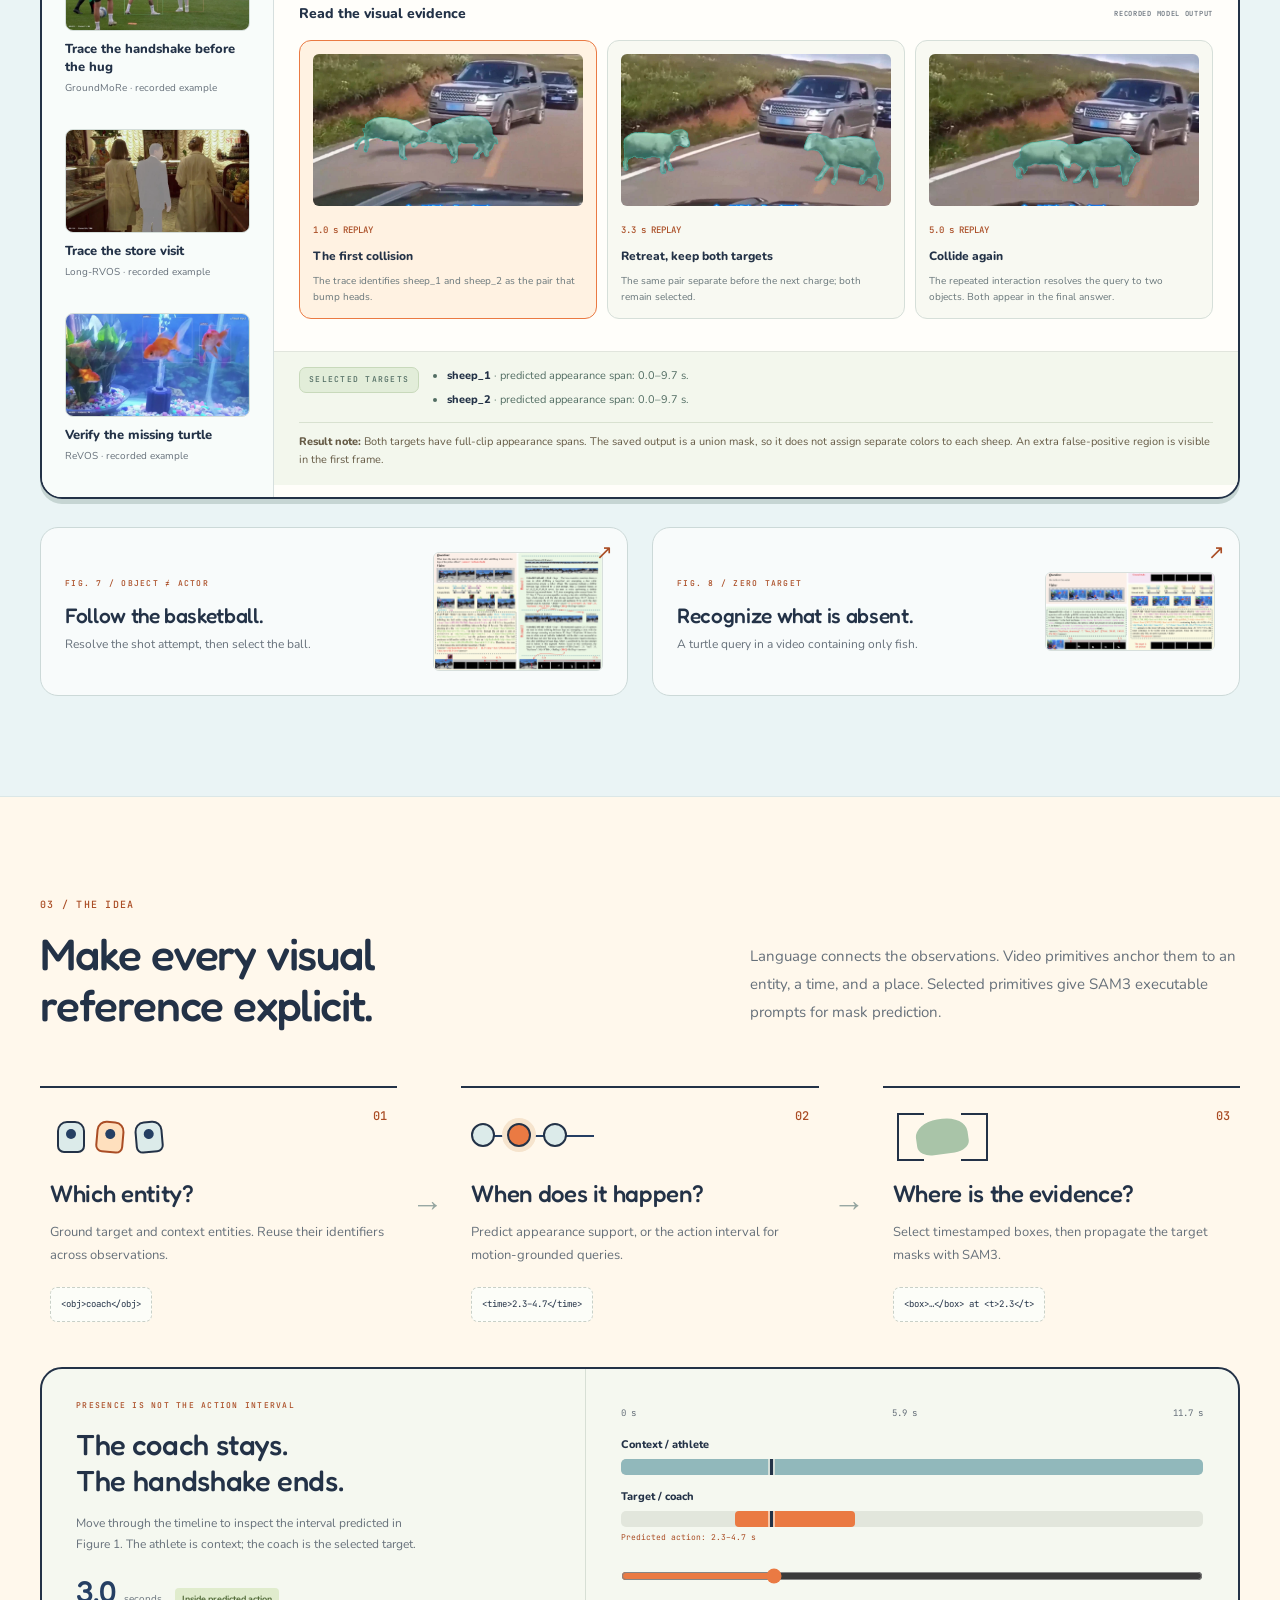
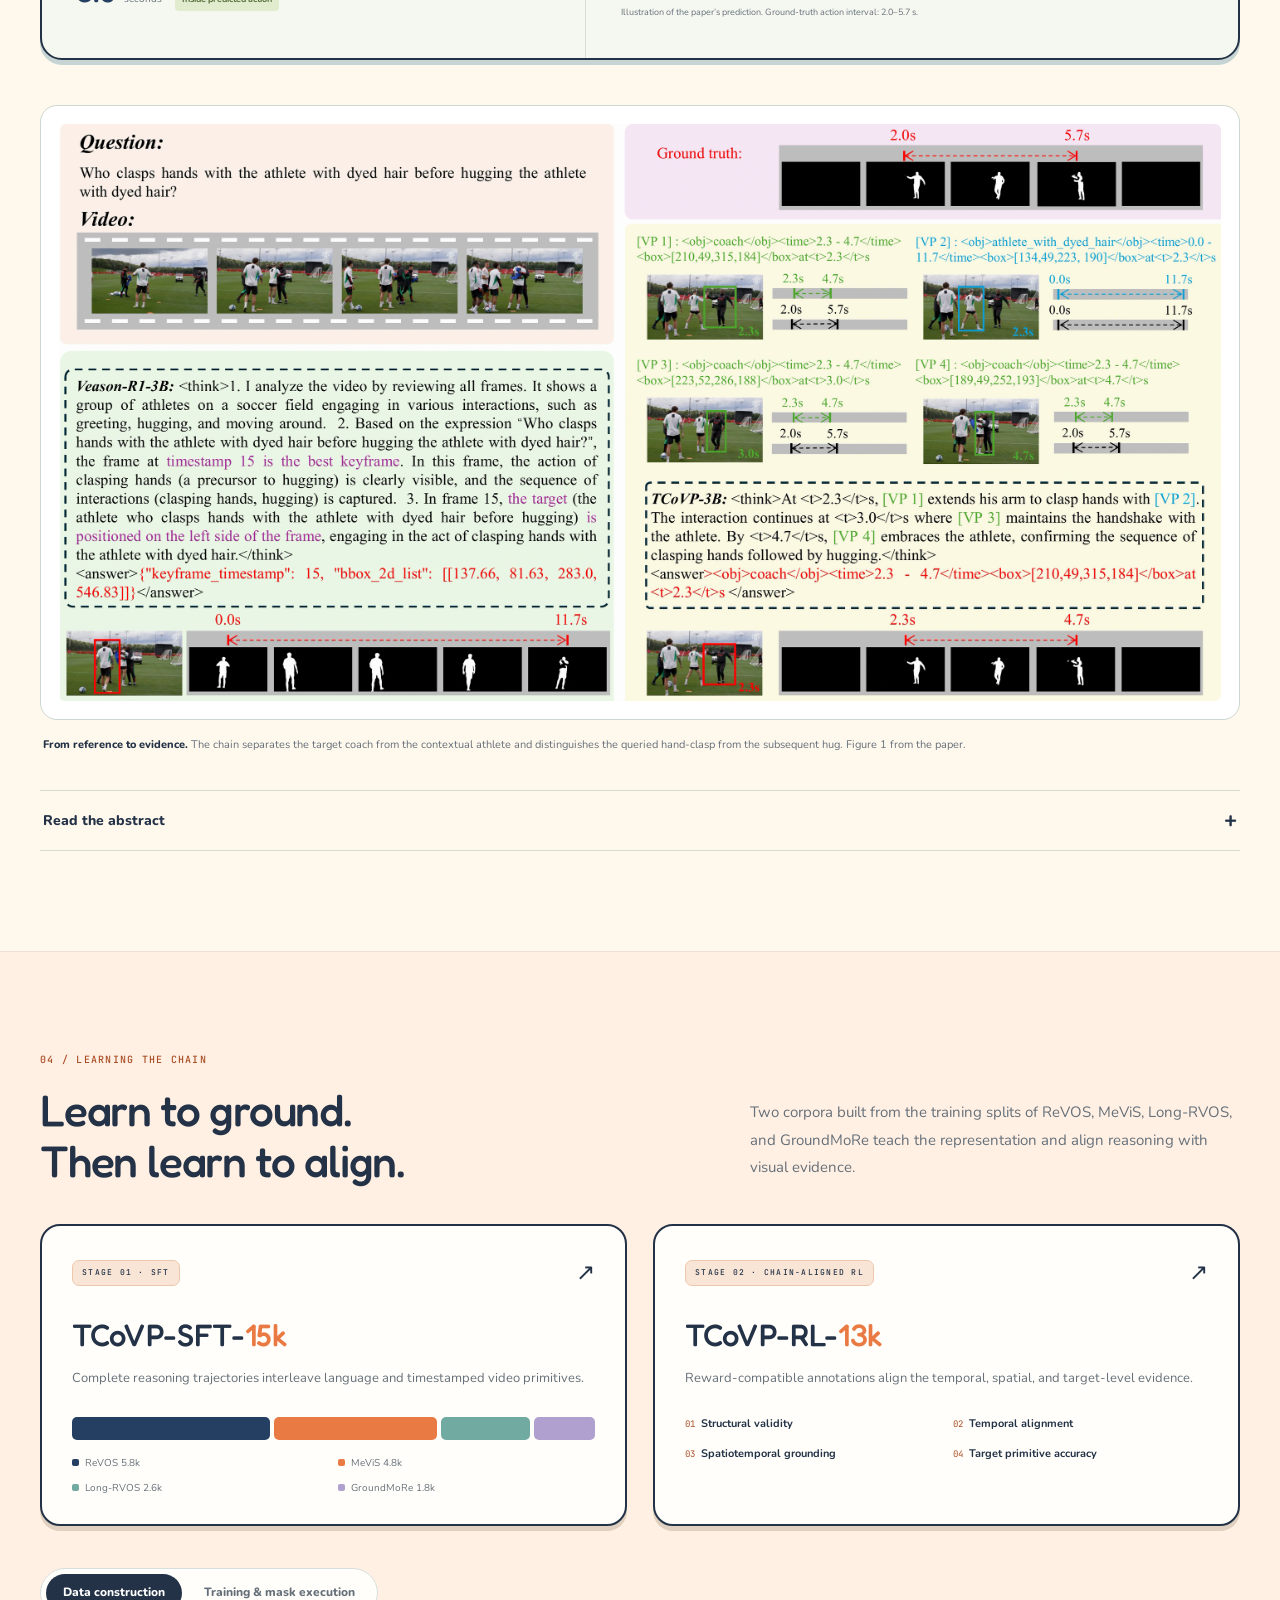
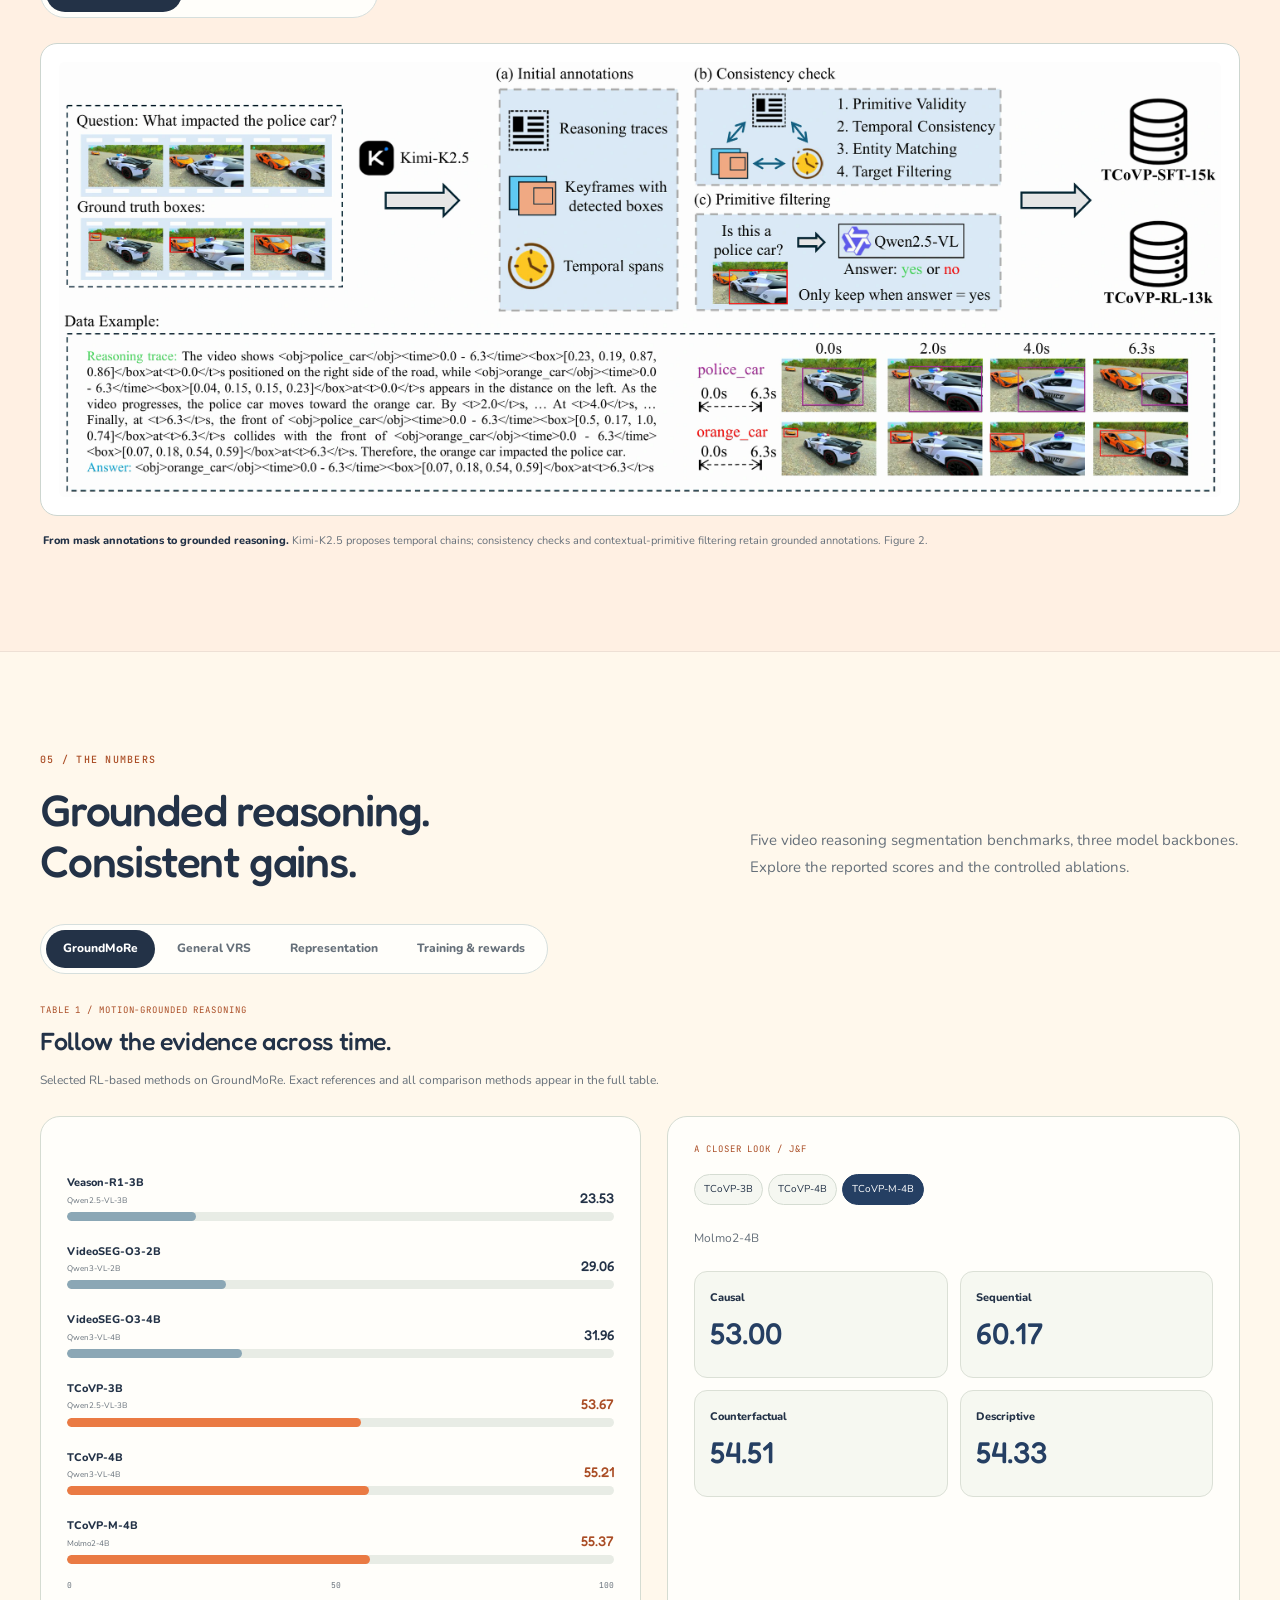
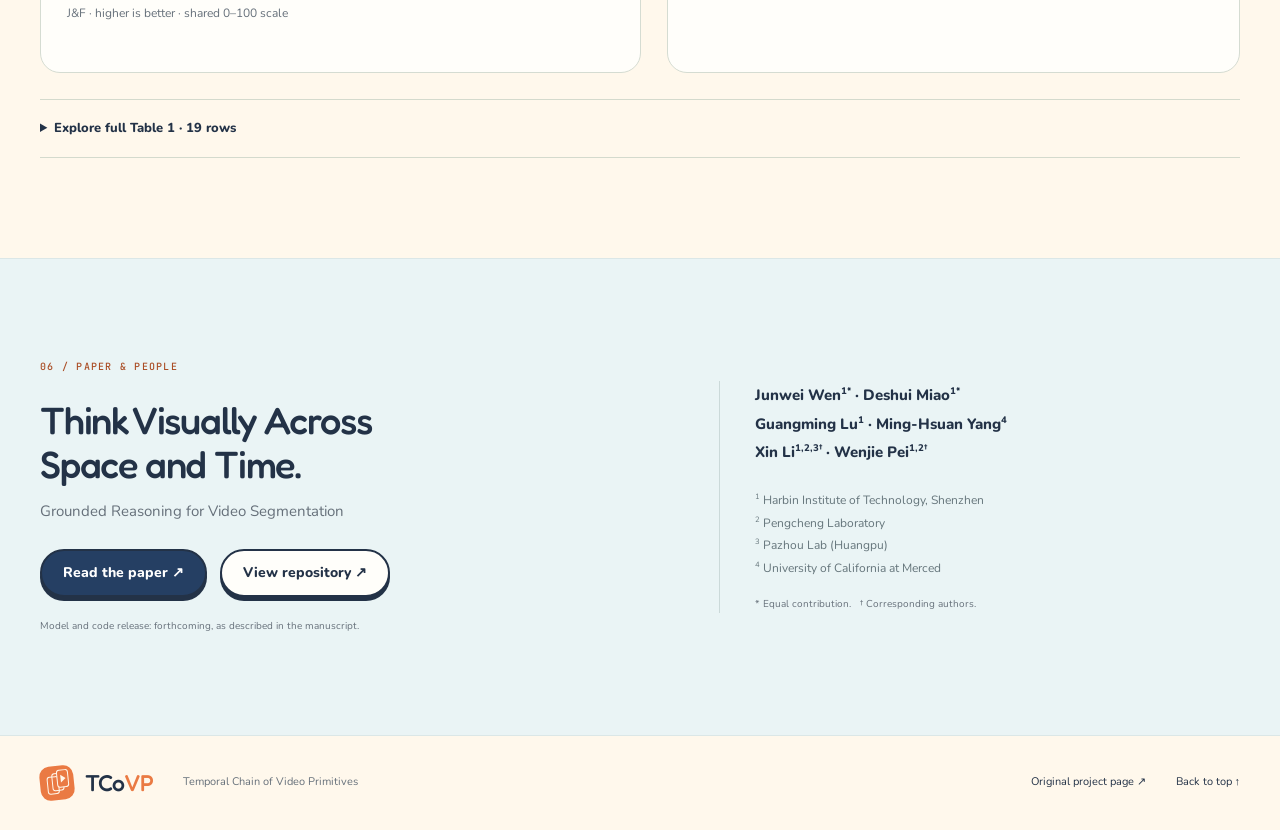
==== commit 04fca897: "Add a genuine two-target ReVOS replay and reasoning trace" ====
--- a/docs/next/index.html
+++ b/docs/next/index.html
@@ -11,8 +11,8 @@
   <title>TCoVP — Think Visually Across Space and Time</title>
   <link rel="icon" href="assets/favicon.svg" type="image/svg+xml">
   <link rel="stylesheet" href="assets/fonts/fonts.css">
-  <link rel="stylesheet" href="style.css?v=20261019-authors">
-  <script src="app.js?v=20261019-reasoning" defer></script>
+  <link rel="stylesheet" href="style.css?v=20261019-multitarget">
+  <script src="app.js?v=20261019-multitarget" defer></script>
   <script src="results.js" defer></script>
 </head>
 <body>
--- a/docs/next/style.css
+++ b/docs/next/style.css
@@ -2995,6 +2995,23 @@
 
 .sample-conclusion p {
   margin:0
+}
+
+.sample-conclusion.has-multiple-targets {
+  align-items:flex-start
+}
+
+.sample-target-list {
+  flex:1;
+  min-width:0;
+  margin:0;
+  padding-left:16px;
+  line-height:1.7;
+  overflow-wrap:anywhere
+}
+
+.sample-target-list li + li {
+  margin-top:5px
 }
 
 .result-insight-card p {
